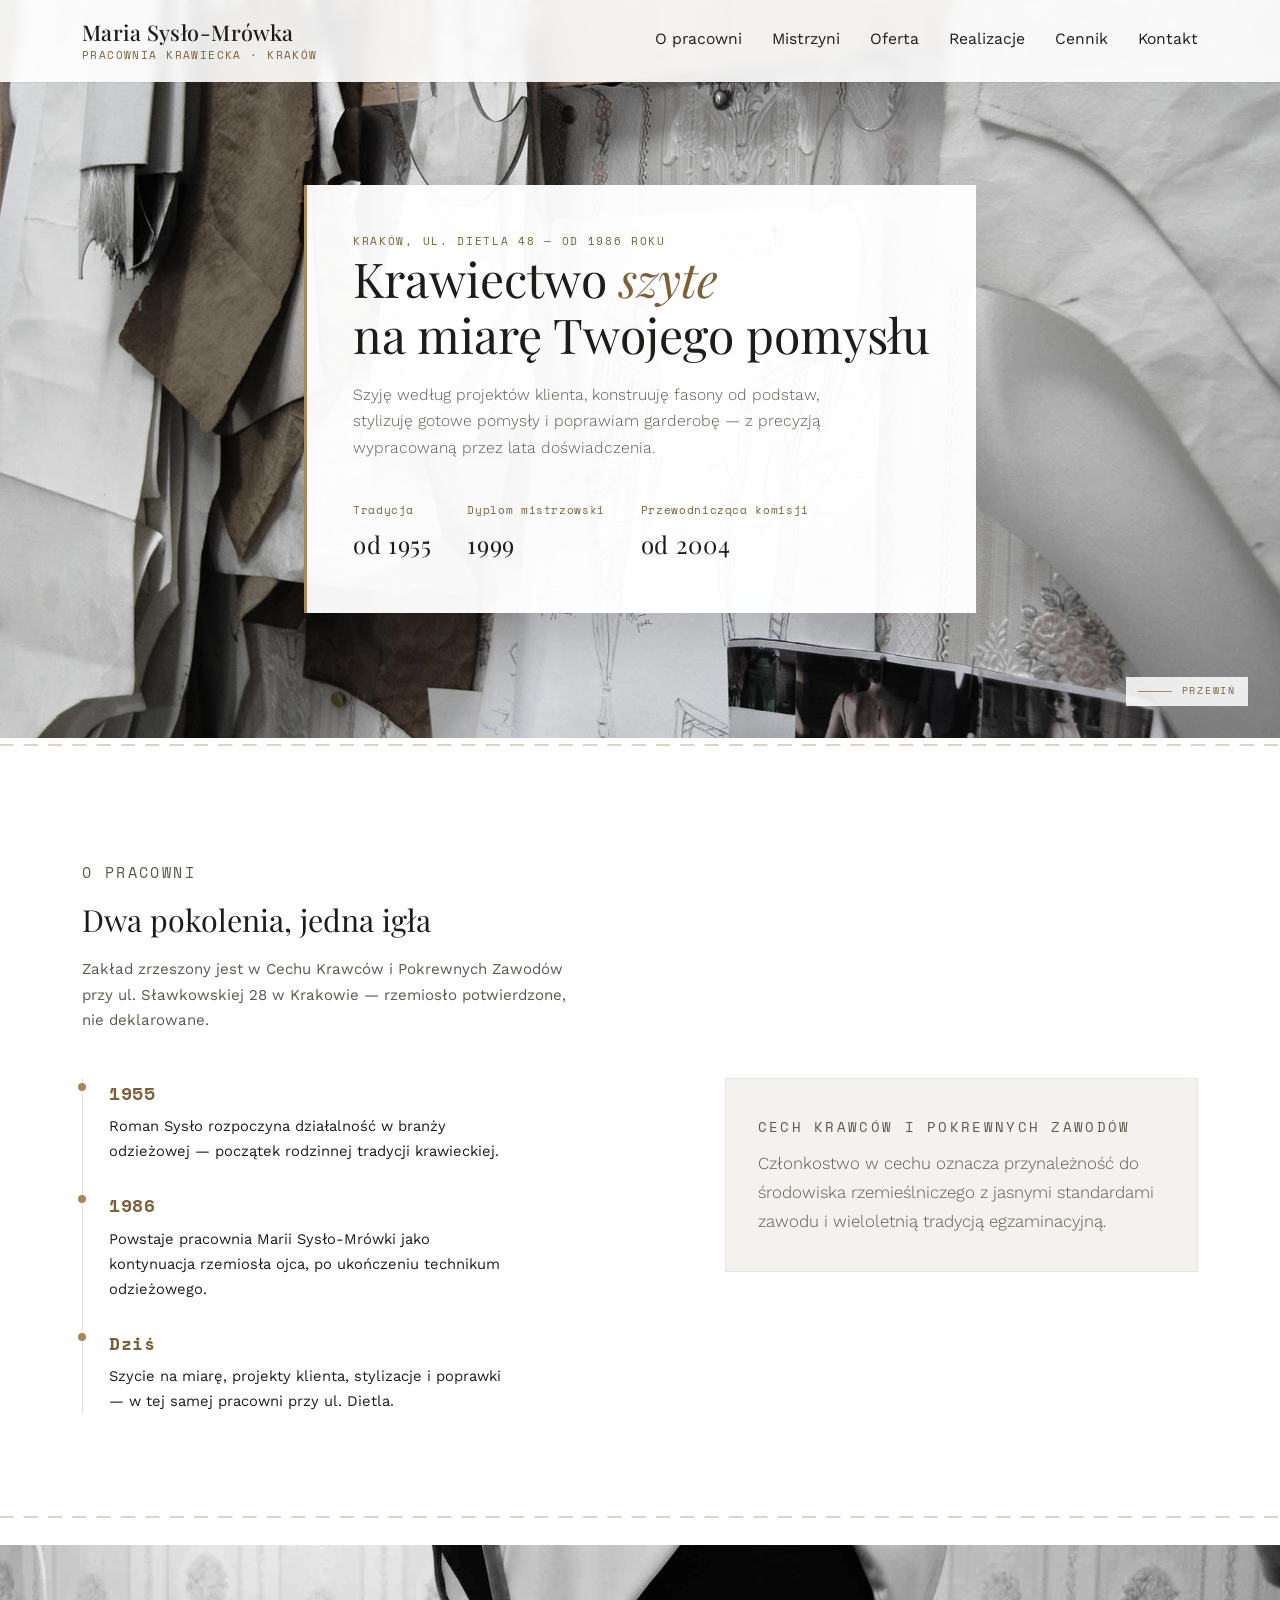
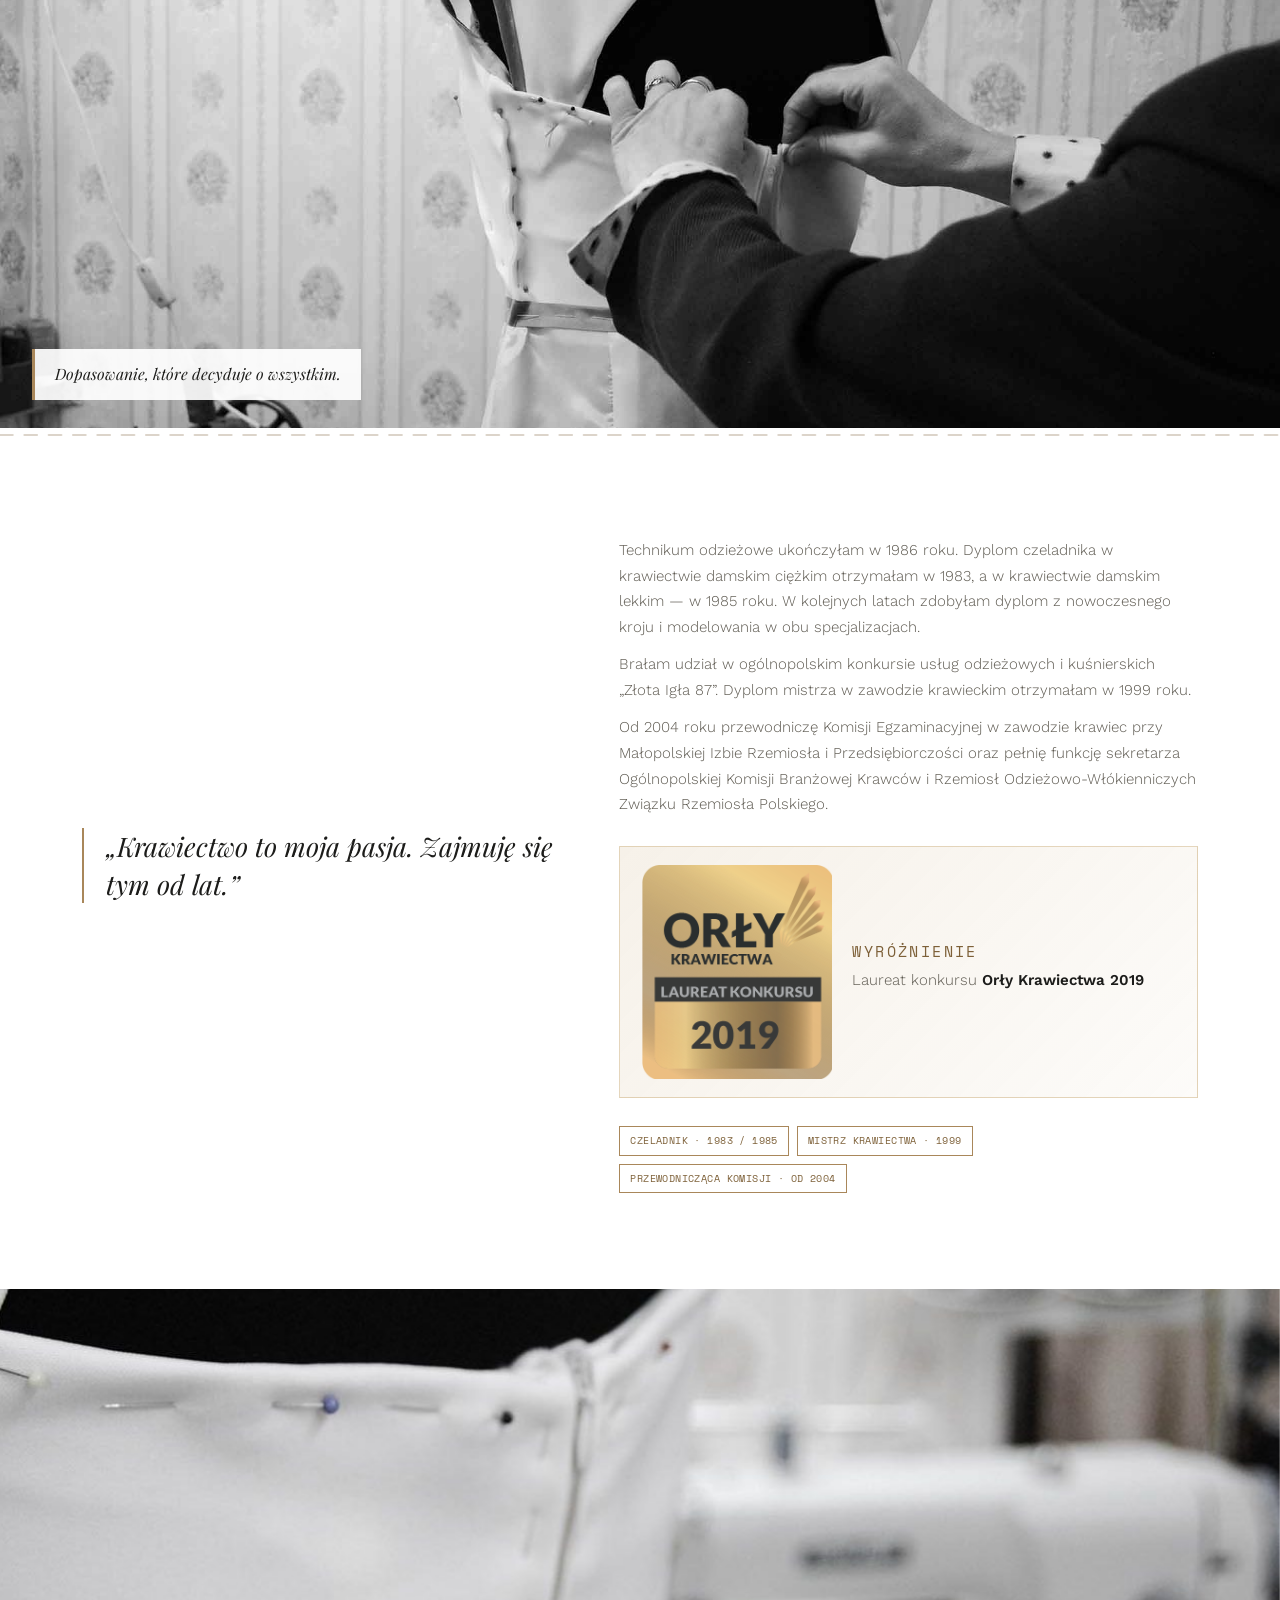
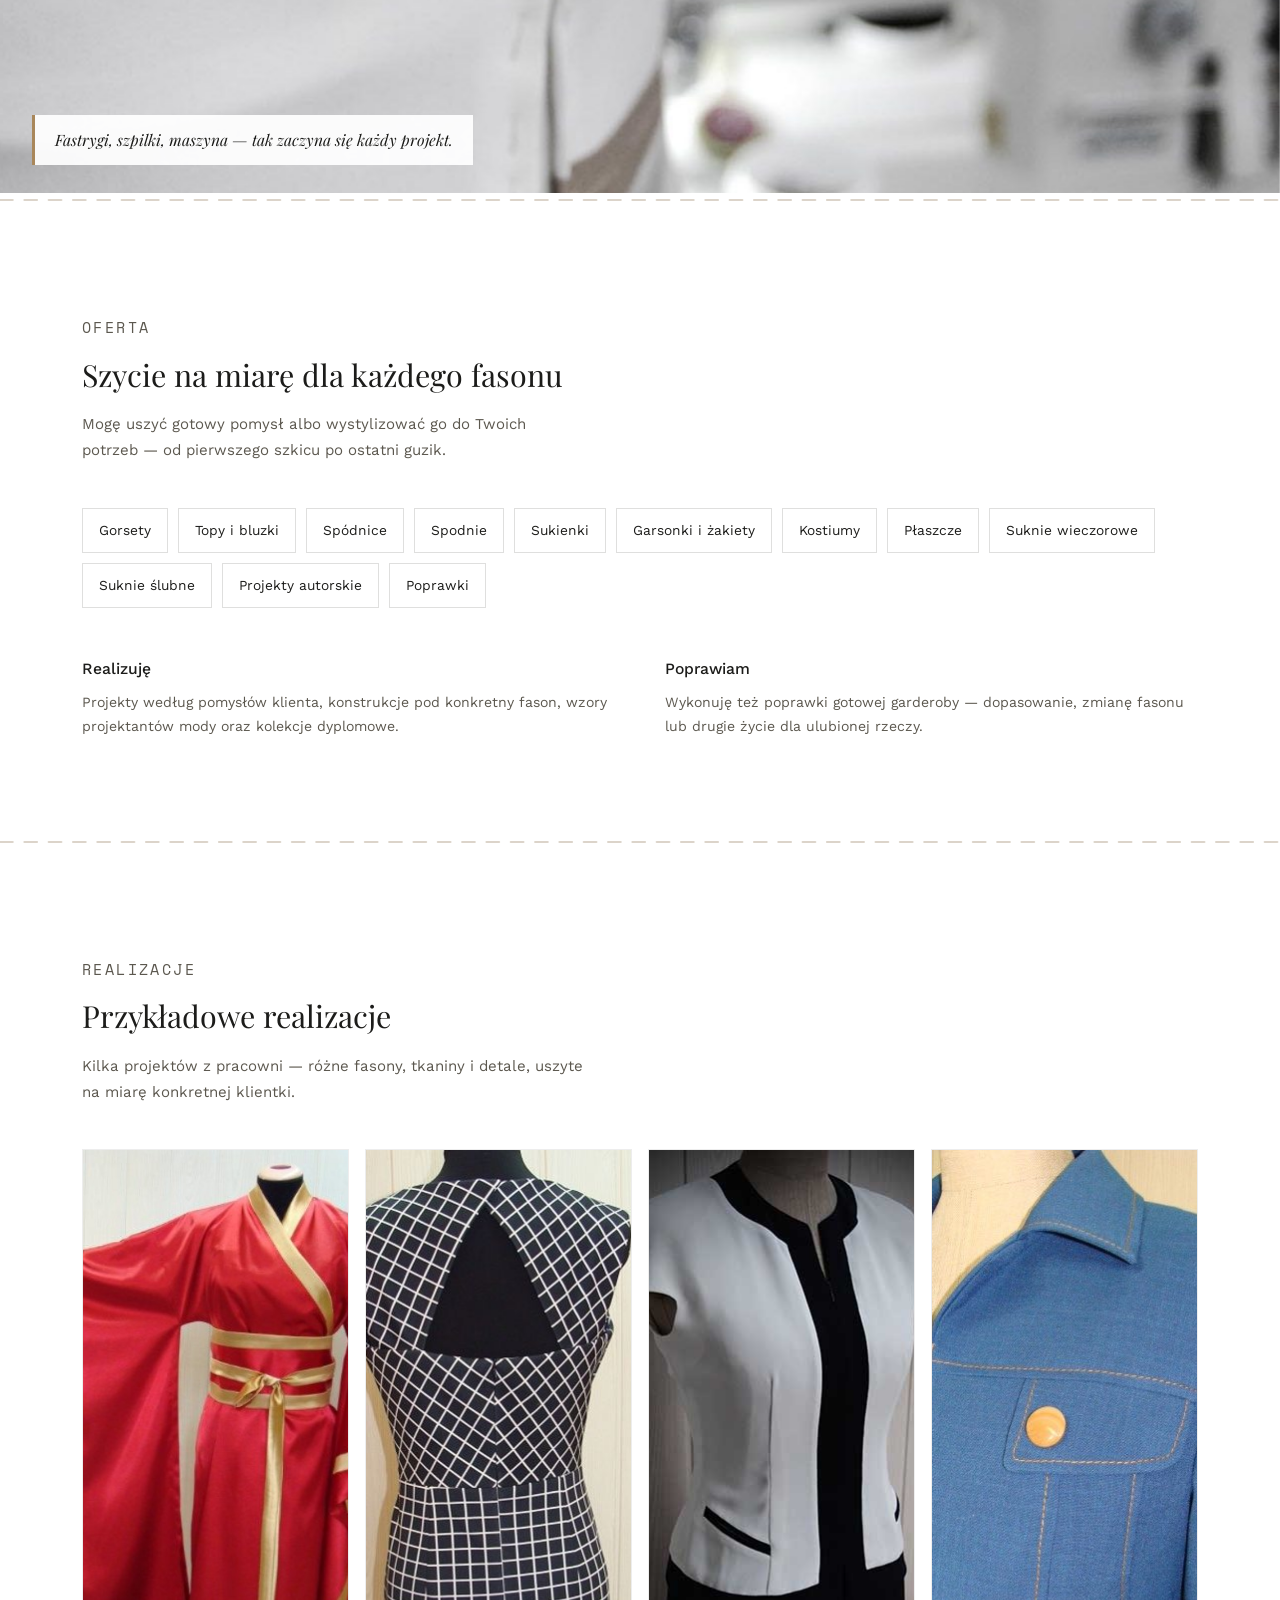
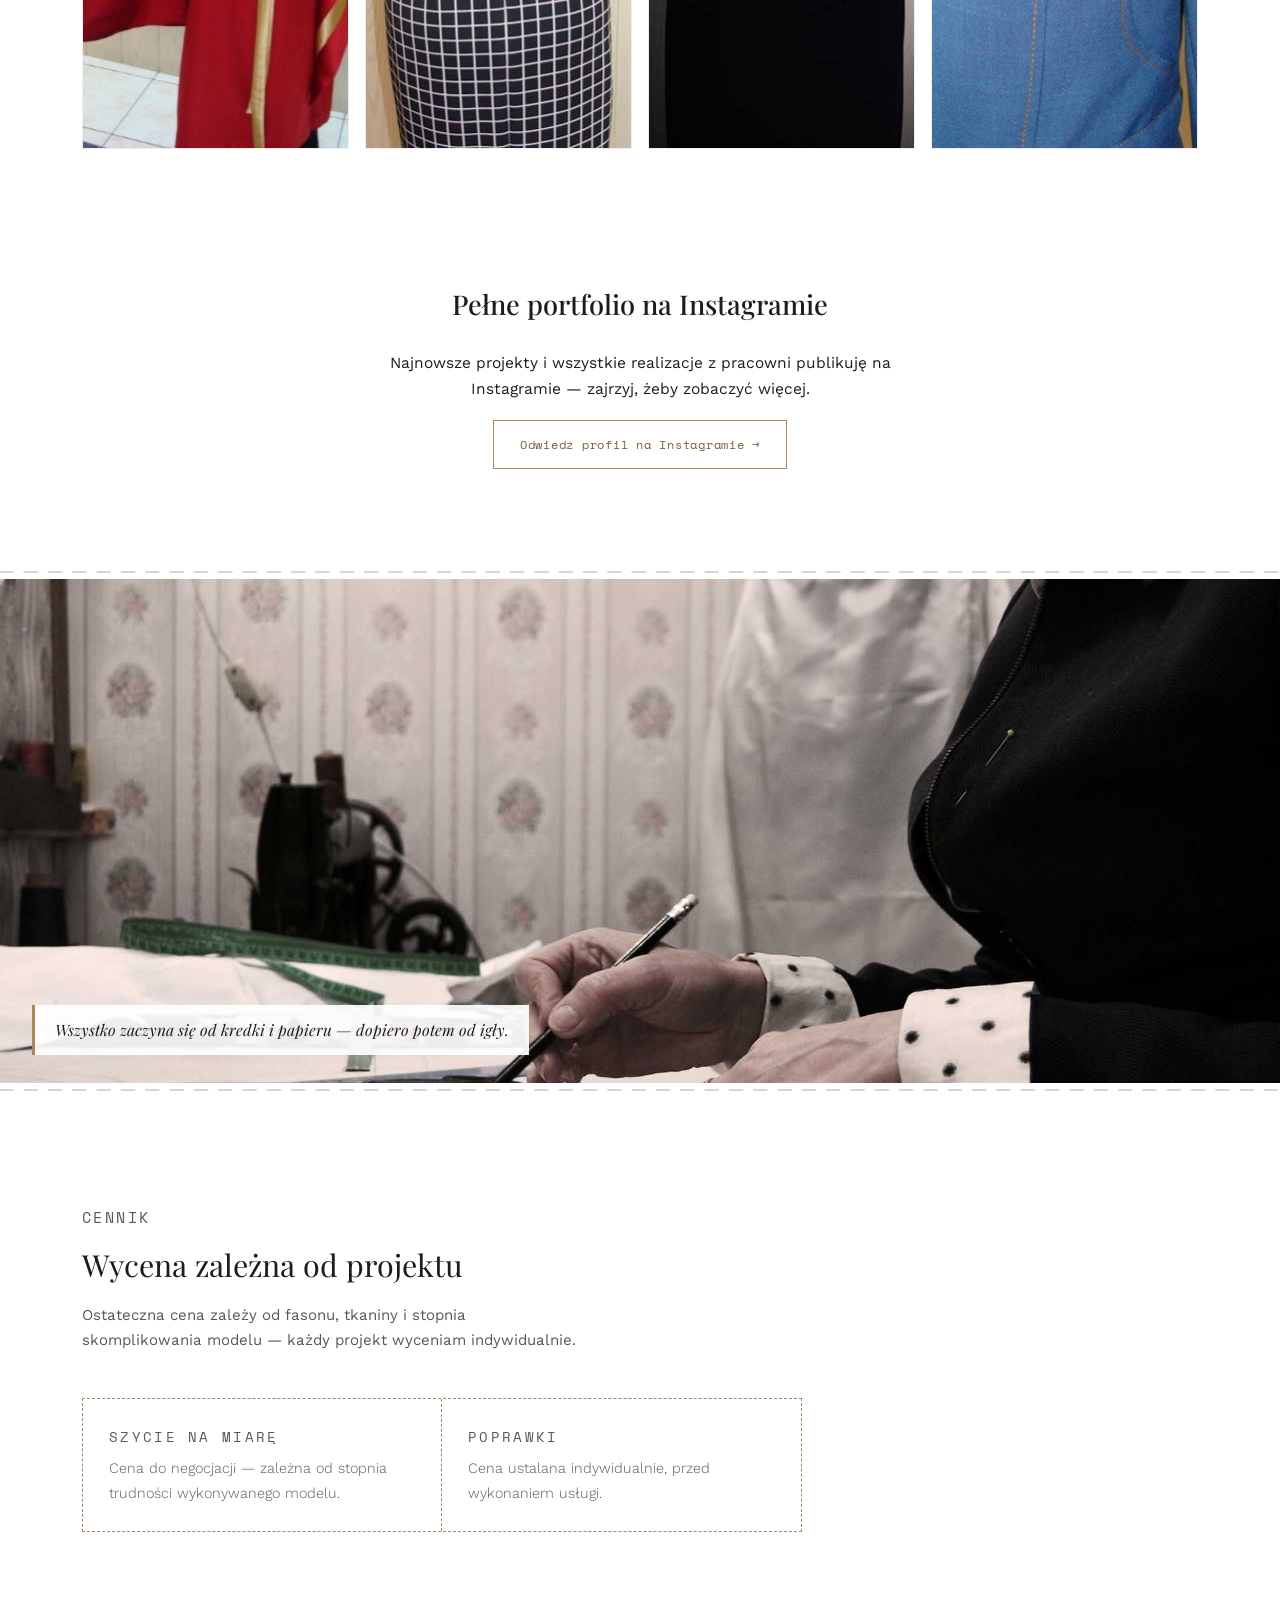
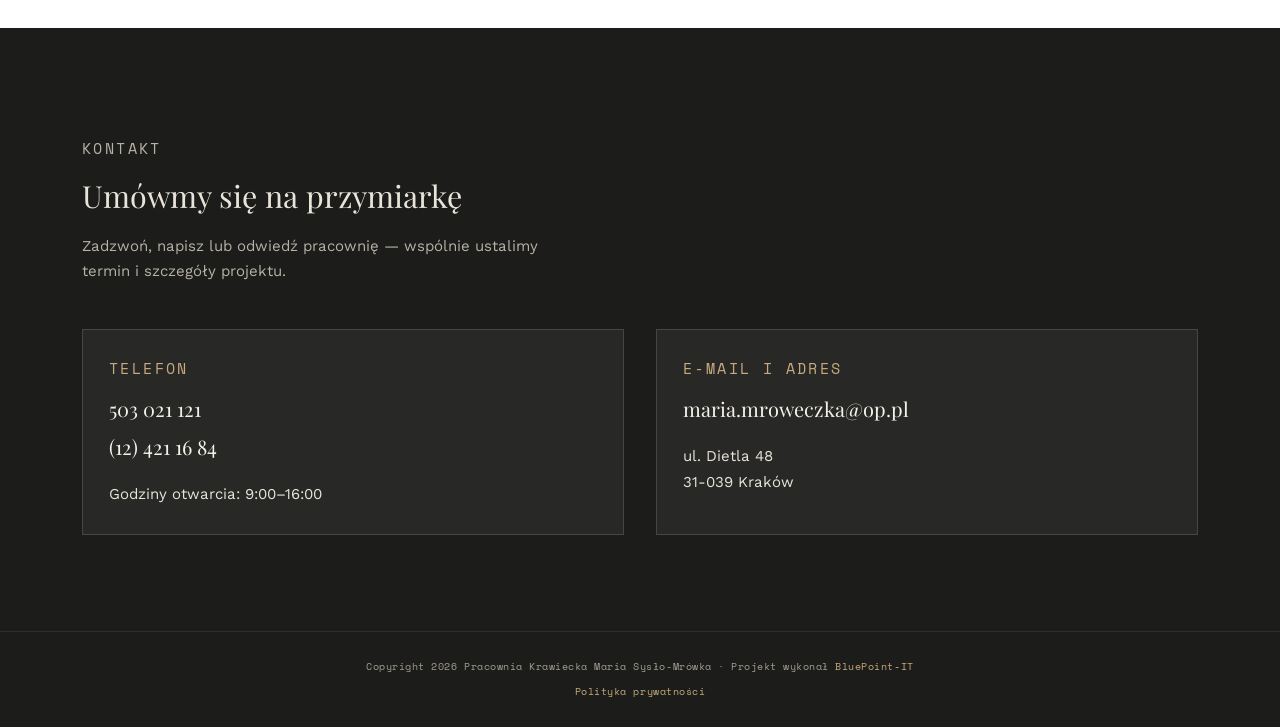
==== index.html @ 68c3432b "Zamien kolokwialne wpadnij na neutralne odwiedz" ====
<!DOCTYPE html>
<html lang="pl">
<head>
<meta charset="UTF-8">
<meta name="viewport" content="width=device-width, initial-scale=1.0">
<title>Maria Sysło-Mrówka — Pracownia Krawiecka, Kraków</title>
<meta name="description" content="Pracownia krawiectwa damskiego Maria Sysło-Mrówka w Krakowie. Szycie na miarę od 1986 roku — kontynuacja tradycji rodzinnej od 1955 roku.">
<link rel="icon" type="image/svg+xml" href="favicon.svg">
<link rel="preconnect" href="https://fonts.googleapis.com">
<link rel="preconnect" href="https://fonts.gstatic.com" crossorigin>
<link href="https://fonts.googleapis.com/css2?family=Playfair+Display:ital,wght@0,400;0,500;0,600;0,700;1,400;1,500&family=Work+Sans:wght@300;400;500;600&family=Space+Mono:wght@400;700&display=swap" rel="stylesheet">
<link rel="stylesheet" href="styles.css">
</head>
<body>

<header id="siteHeader">
  <nav class="wrap">
    <a href="#top" class="brand">Maria Sysło‑Mrówka<small>Pracownia Krawiecka · Kraków</small></a>
    <button class="navtoggle" id="navToggle" aria-label="Menu"><span></span><span></span><span></span></button>
    <div class="navlinks" id="navLinks">
      <a href="#o-pracowni">O pracowni</a>
      <a href="#maria">Mistrzyni</a>
      <a href="#oferta">Oferta</a>
      <a href="#realizacje">Realizacje</a>
      <a href="#cennik">Cennik</a>
      <a href="#kontakt">Kontakt</a>
    </div>
  </nav>
</header>

<main id="top">
  <section class="hero">
    <div class="hero-bg-wrap" aria-hidden="true">
      <div class="hero-slide is-active"><img class="hero-bg-img" src="images/header-3.jpg" alt=""></div>
      <div class="hero-slide"><img class="hero-bg-img" src="images/diplomas-wall.jpg" alt=""></div>
      <div class="hero-slide"><img class="hero-bg-img" src="images/header-1.jpg" alt=""></div>
    </div>
    <div class="wrap">
      <div class="hero-card">
        <p class="eyebrow">Kraków, ul. Dietla 48 — od 1986 roku</p>
        <h1>Krawiectwo <em>szyte</em><br>na miarę Twojego pomysłu</h1>
        <p class="hero-sub">Szyję według projektów klienta, konstruuję fasony od podstaw, stylizuję gotowe pomysły i poprawiam garderobę — z precyzją wypracowaną przez lata doświadczenia.</p>
        <div class="hero-meta">
          <div>Tradycja<strong>od 1955</strong></div>
          <div>Dyplom mistrzowski<strong>1999</strong></div>
          <div>Przewodnicząca komisji<strong>od 2004</strong></div>
        </div>
      </div>
    </div>
    <div class="scroll-cue"><span class="line"></span> Przewiń</div>
  </section>

  <div class="stitch reveal"><svg preserveAspectRatio="none" viewBox="0 0 1000 14"><path d="M0,7 L1000,7"/></svg></div>

  <section id="o-pracowni" class="reveal-section">
    <div class="wrap">
      <div class="section-head reveal">
        <p class="eyebrow">O pracowni</p>
        <h2>Dwa pokolenia, jedna igła</h2>
        <p>Zakład zrzeszony jest w Cechu Krawców i Pokrewnych Zawodów przy ul. Sławkowskiej 28 w Krakowie — rzemiosło potwierdzone, nie deklarowane.</p>
      </div>
      <div class="about-grid">
        <ul class="timeline reveal">
          <li><span class="yr">1955</span><p>Roman Sysło rozpoczyna działalność w branży odzieżowej — początek rodzinnej tradycji krawieckiej.</p></li>
          <li><span class="yr">1986</span><p>Powstaje pracownia Marii Sysło‑Mrówki jako kontynuacja rzemiosła ojca, po ukończeniu technikum odzieżowego.</p></li>
          <li><span class="yr">Dziś</span><p>Szycie na miarę, projekty klienta, stylizacje i poprawki — w tej samej pracowni przy ul. Dietla.</p></li>
        </ul>
        <div class="about-side reveal">
          <p class="eyebrow">Cech Krawców i Pokrewnych Zawodów</p>
          <p>Członkostwo w cechu oznacza przynależność do środowiska rzemieślniczego z jasnymi standardami zawodu i wieloletnią tradycją egzaminacyjną.</p>
        </div>
      </div>
    </div>
  </section>

  <div class="stitch dark reveal"><svg preserveAspectRatio="none" viewBox="0 0 1000 14"><path d="M0,7 L1000,7"/></svg></div>

  <div class="section-divider-photo reveal">
    <img src="images/numer6.jpg" alt="Przymiarka sukni w pracowni krawieckiej" loading="lazy" width="1920" height="1200">
    <p class="divider-caption">Dopasowanie, które decyduje o wszystkim.</p>
  </div>

  <div class="stitch dark reveal"><svg preserveAspectRatio="none" viewBox="0 0 1000 14"><path d="M0,7 L1000,7"/></svg></div>

  <section id="maria" class="reveal-section">
    <div class="wrap maria-grid">
      <p class="quote reveal">„Krawiectwo to moja pasja. Zajmuję się tym od lat.”</p>
      <div class="maria-bio reveal">
        <p>Technikum odzieżowe ukończyłam w 1986 roku. Dyplom czeladnika w krawiectwie damskim ciężkim otrzymałam w 1983, a w krawiectwie damskim lekkim — w 1985 roku. W kolejnych latach zdobyłam dyplom z nowoczesnego kroju i modelowania w obu specjalizacjach.</p>
        <p>Brałam udział w ogólnopolskim konkursie usług odzieżowych i kuśnierskich „Złota Igła 87”. Dyplom mistrza w zawodzie krawieckim otrzymałam w 1999 roku.</p>
        <p>Od 2004 roku przewodniczę Komisji Egzaminacyjnej w zawodzie krawiec przy Małopolskiej Izbie Rzemiosła i Przedsiębiorczości oraz pełnię funkcję sekretarza Ogólnopolskiej Komisji Branżowej Krawców i Rzemiosł Odzieżowo‑Włókienniczych Związku Rzemiosła Polskiego.</p>
        <div class="award-badge reveal">
          <img src="images/krawiectwa-logo-2019-400.png" alt="Odznaka Orły Krawiectwa 2019 — laureat konkursu" loading="lazy" width="190" height="215">
          <div>
            <p class="eyebrow">Wyróżnienie</p>
            <p>Laureat konkursu <strong>Orły Krawiectwa 2019</strong></p>
          </div>
        </div>
        <div class="badges">
          <span class="badge">CZELADNIK · 1983 / 1985</span>
          <span class="badge">MISTRZ KRAWIECTWA · 1999</span>
          <span class="badge">PRZEWODNICZĄCA KOMISJI · OD 2004</span>
        </div>
      </div>
    </div>
  </section>

  <div class="section-divider-photo reveal">
    <img src="images/header-2.jpg" alt="Praca przy szyciu w pracowni krawieckiej" loading="lazy" width="1920" height="700">
    <p class="divider-caption">Fastrygi, szpilki, maszyna — tak zaczyna się każdy projekt.</p>
  </div>

  <div class="stitch dark reveal"><svg preserveAspectRatio="none" viewBox="0 0 1000 14"><path d="M0,7 L1000,7"/></svg></div>

  <section id="oferta" class="reveal-section">
    <div class="wrap">
      <div class="section-head reveal">
        <p class="eyebrow">Oferta</p>
        <h2>Szycie na miarę dla każdego fasonu</h2>
        <p>Mogę uszyć gotowy pomysł albo wystylizować go do Twoich potrzeb — od pierwszego szkicu po ostatni guzik.</p>
      </div>
      <div class="oferta-flex reveal">
        <span class="swatch">Gorsety</span>
        <span class="swatch">Topy i bluzki</span>
        <span class="swatch">Spódnice</span>
        <span class="swatch">Spodnie</span>
        <span class="swatch">Sukienki</span>
        <span class="swatch">Garsonki i żakiety</span>
        <span class="swatch">Kostiumy</span>
        <span class="swatch">Płaszcze</span>
        <span class="swatch">Suknie wieczorowe</span>
        <span class="swatch">Suknie ślubne</span>
        <span class="swatch">Projekty autorskie</span>
        <span class="swatch">Poprawki</span>
      </div>
      <div class="oferta-cols">
        <div class="reveal">
          <h3>Realizuję</h3>
          <p>Projekty według pomysłów klienta, konstrukcje pod konkretny fason, wzory projektantów mody oraz kolekcje dyplomowe.</p>
        </div>
        <div class="reveal">
          <h3>Poprawiam</h3>
          <p>Wykonuję też poprawki gotowej garderoby — dopasowanie, zmianę fasonu lub drugie życie dla ulubionej rzeczy.</p>
        </div>
      </div>
    </div>
  </section>

  <div class="stitch dark reveal"><svg preserveAspectRatio="none" viewBox="0 0 1000 14"><path d="M0,7 L1000,7"/></svg></div>

  <section id="realizacje" class="realizacje reveal-section">
    <div class="wrap">
      <div class="section-head reveal">
        <p class="eyebrow">Realizacje</p>
        <h2>Przykładowe realizacje</h2>
        <p>Kilka projektów z pracowni — różne fasony, tkaniny i detale, uszyte na miarę konkretnej klientki.</p>
      </div>
      <div class="simple-grid reveal">
        <img src="images/numer10.jpg" alt="Realizacja pracowni krawieckiej — czerwone kimono ze złotymi lamówkami" loading="lazy" width="400" height="600">
        <img src="images/1193.jpg" alt="Realizacja pracowni krawieckiej — sukienka w kratkę" loading="lazy" width="400" height="600">
        <img src="images/numer9.jpg" alt="Realizacja pracowni krawieckiej — żakiet w kontrastowych kolorach" loading="lazy" width="400" height="600">
        <img src="images/47-e1606669054816.jpg" alt="Realizacja pracowni krawieckiej — kurtka z kontrastowym ściegiem" loading="lazy" width="400" height="600">
      </div>
      <div class="instagram-cta reveal">
        <h3>Pełne portfolio na Instagramie</h3>
        <p>Najnowsze projekty i wszystkie realizacje z pracowni publikuję na Instagramie — zajrzyj, żeby zobaczyć więcej.</p>
        <a class="btn-instagram" href="https://www.instagram.com/syslomrowka_krakow_krawcowa/" target="_blank" rel="noopener">Odwiedź profil na Instagramie →</a>
      </div>
    </div>
  </section>

  <div class="stitch dark reveal"><svg preserveAspectRatio="none" viewBox="0 0 1000 14"><path d="M0,7 L1000,7"/></svg></div>

  <div class="section-divider-photo reveal">
    <img src="images/lepsze.jpg" alt="Kreślenie wykroju w pracowni krawieckiej" loading="lazy" width="1920" height="1200">
    <p class="divider-caption">Wszystko zaczyna się od kredki i papieru — dopiero potem od igły.</p>
  </div>

  <div class="stitch dark reveal"><svg preserveAspectRatio="none" viewBox="0 0 1000 14"><path d="M0,7 L1000,7"/></svg></div>

  <section id="cennik" class="reveal-section">
    <div class="wrap">
      <div class="section-head reveal">
        <p class="eyebrow">Cennik</p>
        <h2>Wycena zależna od projektu</h2>
        <p>Ostateczna cena zależy od fasonu, tkaniny i stopnia skomplikowania modelu — każdy projekt wyceniam indywidualnie.</p>
      </div>
      <div class="ticket reveal">
        <div>
          <p class="eyebrow">Szycie na miarę</p>
          <p>Cena do negocjacji — zależna od stopnia trudności wykonywanego modelu.</p>
        </div>
        <div>
          <p class="eyebrow">Poprawki</p>
          <p>Cena ustalana indywidualnie, przed wykonaniem usługi.</p>
        </div>
      </div>
    </div>
  </section>

  <section id="kontakt" class="reveal-section">
    <div class="wrap">
      <div class="section-head reveal">
        <p class="eyebrow">Kontakt</p>
        <h2>Umówmy się na przymiarkę</h2>
        <p>Zadzwoń, napisz lub odwiedź pracownię — wspólnie ustalimy termin i szczegóły projektu.</p>
      </div>
      <div class="contact-grid reveal">
        <div class="contact-card">
          <p class="eyebrow">Telefon</p>
          <a class="big" href="tel:503021121">503 021 121</a><br>
          <a class="big" href="tel:124211684">(12) 421 16 84</a>
          <p style="margin-top:18px;">Godziny otwarcia: 9:00–16:00</p>
        </div>
        <div class="contact-card">
          <p class="eyebrow">E‑mail i adres</p>
          <a class="big" href="mailto:maria.mroweczka@op.pl">maria.mroweczka@op.pl</a>
          <p style="margin-top:18px;">ul. Dietla 48<br>31‑039 Kraków</p>
        </div>
      </div>
    </div>
  </section>
</main>


<footer>
  Copyright 2026 Pracownia Krawiecka Maria Sysło‑Mrówka · Projekt wykonał <a href="https://bluepoint-it.pl/" target="_blank" rel="noopener">BluePoint‑IT</a>
  <div class="foot-links">
    <a href="polityka-prywatnosci.html">Polityka prywatności</a>
  </div>
</footer>

<script src="script.js"></script>
</body>
</html>
---- styles.css ----
:root{
  --ink:#1c1c1a;
  --ink-soft:#2c2b27;
  --paper:#ffffff;
  --paper-dim:#f4f2ee;
  --brass:#a9875a;
  --brass-deep:#7d6038;
  --brass-light:#c7ab7e;
  --thread:#6f2f2b;
  --pencil:#5c584f;
  --white:#ffffff;
}
*{margin:0;padding:0;box-sizing:border-box;}
html{scroll-behavior:smooth;}
body{
  background:var(--paper);
  color:var(--ink);
  font-family:'Work Sans',sans-serif;
  font-weight:400;
  font-size:15.5px;
  line-height:1.7;
  overflow-x:hidden;
}
@media (prefers-reduced-motion: reduce){
  *{animation-duration:0.01ms !important; animation-iteration-count:1 !important; transition-duration:0.01ms !important; scroll-behavior:auto !important;}
}
h1,h2,h3,.serif{font-family:'Playfair Display',serif;}
a{color:inherit;text-decoration:none;}
img{max-width:100%;display:block;}
.eyebrow{
  font-family:'Space Mono',monospace;
  font-size:0.66rem;
  letter-spacing:0.16em;
  text-transform:uppercase;
  color:var(--brass-deep);
}
.wrap{max-width:1180px;margin:0 auto;padding:0 32px;}

/* ---------- STITCH DIVIDER (signature motif) ---------- */
.stitch{width:100%;height:14px;display:block;}
.stitch svg{width:100%;height:100%;display:block;}
.stitch path{fill:none;stroke:var(--brass);stroke-width:1.6;stroke-linecap:round;stroke-dasharray:10 9;opacity:0.5;}
.stitch.dark path{stroke:var(--brass-deep);opacity:0.35;}

/* ---------- NAV ---------- */
header{
  position:fixed;top:0;left:0;right:0;z-index:500;padding:20px 0;
  background:rgba(255,255,255,0.9);backdrop-filter:blur(6px);
  box-shadow:0 1px 0 rgba(28,28,26,0.06);
  transition:background 0.4s ease, padding 0.4s ease, box-shadow .4s ease;
}
header.scrolled{
  background:rgba(255,255,255,0.96);padding:13px 0;
  box-shadow:0 1px 0 rgba(28,28,26,0.08);
}
nav.wrap{display:flex;align-items:center;justify-content:space-between;}
.brand{
  font-family:'Playfair Display',serif;font-weight:500;font-size:1.35rem;letter-spacing:0.02em;
  color:var(--ink);display:flex;flex-direction:column;line-height:1.2;
}
.brand small{
  font-family:'Space Mono',monospace;font-size:0.68rem;letter-spacing:0.13em;
  color:var(--brass-deep);text-transform:uppercase;margin-top:3px;
}
.navlinks{display:flex;align-items:center;gap:30px;font-size:0.98rem;}
.navlinks a{color:var(--ink);position:relative;padding-bottom:4px;}
.navlinks a::after{
  content:'';position:absolute;left:0;bottom:0;width:0;height:1px;background:var(--brass);
  transition:width 0.3s ease;
}
.navlinks a:hover::after{width:100%;}
.navtoggle{display:none;}

/* ---------- HERO ---------- */
.hero{
  min-height:82vh;
  color:var(--ink);
  display:flex;flex-direction:column;justify-content:center;
  position:relative;padding:130px 0 70px;
  overflow:hidden;
}
.hero-bg-wrap{position:absolute;inset:0;overflow:hidden;z-index:0;}
.hero-slide{
  position:absolute;inset:0;
  opacity:0;
  overflow:hidden;
  transition:opacity 1.9s ease, transform 1.9s cubic-bezier(.65,.05,.36,1), filter 1.9s ease;
}
.hero-slide.is-active{opacity:1;z-index:1;}
.hero-bg-img{
  width:100%;height:115%;object-fit:cover;object-position:center 35%;
  display:block;
  transform-origin:center center;
  animation:heroBreathe 18s ease-in-out infinite alternate;
}
@keyframes heroBreathe{
  0%{transform:scale(1);}
  100%{transform:scale(1.06);}
}
.hero-card{
  position:relative;z-index:1;
  max-width:760px;
  background:rgba(255,255,255,0.96);
  padding:48px 46px;
  border-left:3px solid var(--brass);
  box-shadow:0 24px 60px rgba(28,28,26,0.18);
  animation:heroCardIn 1s ease 0.15s both;
}
@keyframes heroCardIn{
  from{opacity:0;transform:translateY(18px);}
  to{opacity:1;transform:translateY(0);}
}
.hero h1{font-size:clamp(1.9rem,4.2vw,3rem);font-weight:400;line-height:1.15;}
.hero h1 em{font-style:italic;color:var(--brass-deep);font-weight:400;}
.hero-sub{margin-top:20px;max-width:48ch;font-size:0.98rem;color:var(--pencil);font-weight:300;}
.hero-meta{margin-top:40px;display:flex;gap:36px;flex-wrap:wrap;}
.hero-meta div{font-family:'Space Mono',monospace;font-size:0.66rem;color:var(--brass-deep);letter-spacing:0.06em;}
.hero-meta strong{display:block;font-family:'Playfair Display',serif;font-size:1.5rem;color:var(--ink);font-weight:400;margin-top:4px;}
.scroll-cue{
  position:absolute;bottom:32px;right:32px;font-family:'Space Mono',monospace;font-size:0.62rem;
  letter-spacing:0.18em;color:var(--brass-deep);text-transform:uppercase;display:flex;align-items:center;gap:10px;
  background:rgba(255,255,255,0.85);padding:6px 12px;z-index:1;
}
.scroll-cue .line{width:34px;height:1px;background:var(--brass);position:relative;overflow:hidden;}
.scroll-cue .line::after{
  content:'';position:absolute;left:-34px;top:0;width:34px;height:1px;background:var(--thread);
  animation:slide 1.8s linear infinite;
}
@keyframes slide{to{left:34px;}}

/* ---------- SECTION DIVIDER PHOTO (full-bleed, like hero) ---------- */
.section-divider-photo{
  position:relative;
  width:100%;
  height:56vh;
  min-height:340px;
  max-height:620px;
  overflow:hidden;
}
.section-divider-photo img{
  position:absolute;top:-10%;left:0;
  width:100%;height:120%;object-fit:cover;object-position:center 40%;
  display:block;
  will-change:transform;
}
.divider-caption{
  position:absolute;left:32px;bottom:28px;
  background:rgba(255,255,255,0.92);
  padding:12px 20px;
  font-family:'Playfair Display',serif;font-style:italic;font-weight:400;
  font-size:0.98rem;color:var(--ink);
  border-left:3px solid var(--brass);
  max-width:70ch;
}

/* ---------- SECTION GENERIC ---------- */
section{padding:96px 0;}
.section-head{max-width:620px;margin-bottom:44px;}
.section-head h2{font-size:clamp(1.4rem,2.4vw,1.9rem);font-weight:400;margin-top:8px;}
.section-head p{margin-top:12px;color:var(--pencil);font-size:0.94rem;max-width:56ch;}

/* ---------- ABOUT ---------- */
#o-pracowni{background:var(--paper);}
.about-grid{display:grid;grid-template-columns:1.1fr 0.9fr;gap:64px;align-items:start;}
.timeline{list-style:none;border-left:1px solid rgba(28,28,26,0.14);padding-left:26px;display:flex;flex-direction:column;gap:26px;}
.timeline li{position:relative;}
.timeline li::before{
  content:'';position:absolute;left:-31px;top:5px;width:8px;height:8px;border-radius:50%;background:var(--brass);
}
.timeline .yr{font-family:'Space Mono',monospace;font-size:1.15rem;color:var(--brass-deep);letter-spacing:0.04em;font-weight:700;}
.timeline p{margin-top:5px;font-size:0.92rem;max-width:44ch;}
.about-side{background:var(--paper-dim);color:var(--ink);padding:36px 32px;position:relative;border:1px solid rgba(28,28,26,0.06);}
.about-side p{font-size:1.05rem;color:var(--pencil);font-weight:300;}
.about-side .eyebrow{margin-bottom:10px;font-size:0.9rem;}

.award-badge{
  display:flex;align-items:center;gap:20px;
  margin:28px 0;padding:18px 22px;
  background:linear-gradient(135deg, rgba(193,157,99,0.14), rgba(193,157,99,0.04));
  border:1px solid rgba(193,157,99,0.4);
}
.award-badge img{width:190px;height:auto;flex-shrink:0;}
.award-badge .eyebrow{margin-bottom:4px;color:var(--brass-deep);}
.award-badge p{margin:0;font-size:0.92rem;color:var(--pencil);}
.award-badge p strong{color:var(--ink);font-weight:600;}

/* ---------- MARIA ---------- */
#maria{background:var(--white);color:var(--ink);}
.maria-grid{display:grid;grid-template-columns:0.9fr 1.1fr;gap:64px;align-items:center;}
.quote{
  font-family:'Playfair Display',serif;font-style:italic;font-weight:400;font-size:clamp(1.3rem,2.1vw,1.7rem);
  line-height:1.4;color:var(--ink);border-left:2px solid var(--brass);padding-left:22px;
}
.maria-bio p{color:var(--pencil);font-weight:300;margin-bottom:12px;font-size:0.94rem;}
.badges{display:flex;flex-wrap:wrap;gap:8px;margin-top:20px;}
.badge{
  font-family:'Space Mono',monospace;font-size:0.64rem;letter-spacing:0.04em;
  border:1px solid var(--brass);color:var(--brass-deep);padding:5px 10px;white-space:nowrap;
}

/* ---------- OFERTA ---------- */
#oferta{background:var(--paper);}
.oferta-flex{display:flex;flex-wrap:wrap;gap:10px;margin-top:6px;}
.swatch{
  border:1px solid rgba(28,28,26,0.14);padding:10px 16px;font-size:0.86rem;background:var(--white);
  transition:transform 0.25s ease, border-color 0.25s ease, background 0.25s ease;cursor:default;
}
.swatch:nth-child(3n+1):hover{transform:rotate(-1.5deg);}
.swatch:nth-child(3n+2):hover{transform:rotate(1.2deg);}
.swatch:nth-child(3n):hover{transform:rotate(-0.6deg);}
.swatch:hover{border-color:var(--brass);background:var(--paper-dim);}
.oferta-cols{display:grid;grid-template-columns:1fr 1fr;gap:50px;margin-top:48px;}
.oferta-cols h3{font-size:0.98rem;font-weight:500;margin-bottom:8px;font-family:'Work Sans';}
.oferta-cols p{color:var(--pencil);font-size:0.88rem;}

/* ---------- REALIZACJE: przeplatane bloki edytorialne + Instagram CTA ---------- */
#realizacje{background:var(--paper);padding-bottom:0;}
.editorial-block{
  display:grid;grid-template-columns:1.05fr 1fr;align-items:center;
  max-width:1350px;margin:0 auto 4px;
}
.editorial-block.reverse{grid-template-columns:1fr 1.05fr;}
.editorial-media{order:1;}
.editorial-block.reverse .editorial-media{order:2;}
.editorial-media img{width:100%;aspect-ratio:2/3;max-height:680px;object-fit:cover;display:block;}
.editorial-media-cutout{
  display:flex;align-items:center;justify-content:center;
  background:var(--paper-dim);
  height:100%;min-height:460px;max-height:680px;
  padding:30px;
}
.editorial-media-cutout img{
  width:auto;height:auto;max-width:100%;max-height:100%;
  aspect-ratio:auto;object-fit:contain;
  filter:drop-shadow(0 18px 26px rgba(28,28,26,0.16));
}
.editorial-text{order:2;padding:40px 64px;}
.editorial-block.reverse .editorial-text{order:1;}
.editorial-text h3{font-size:clamp(1.2rem,2vw,1.55rem);font-weight:500;margin:8px 0 12px;}
.editorial-text p{color:var(--pencil);font-size:0.92rem;max-width:38ch;}
.simple-grid{
  display:grid;grid-template-columns:repeat(4,1fr);gap:16px;
  margin-top:8px;
}
.simple-grid img{
  width:100%;aspect-ratio:2/3;object-fit:cover;display:block;
  border:1px solid rgba(28,28,26,0.08);
}
.instagram-cta{
  text-align:center;max-width:560px;margin:64px auto 0;padding:60px 0 96px;
}
.instagram-cta h3{font-size:clamp(1.3rem,2.2vw,1.7rem);font-weight:500;margin:8px 0 22px;}
.btn-instagram{
  display:inline-block;margin-top:18px;border:1px solid var(--brass);color:var(--brass-deep);
  font-family:'Space Mono',monospace;font-size:0.78rem;letter-spacing:0.06em;
  padding:13px 26px;transition:background 0.25s ease, color 0.25s ease;
}
.btn-instagram:hover{background:var(--brass);color:var(--white);}

/* ---------- CENNIK ---------- */
#cennik{background:var(--white);color:var(--ink);}
.ticket{display:flex;flex-wrap:wrap;gap:0;border:1px dashed var(--brass);max-width:720px;background:var(--white);}
.ticket div{flex:1 1 300px;padding:26px;}
.ticket div:first-child{border-right:1px dashed var(--brass);}
.ticket .eyebrow{margin-bottom:7px;}
.ticket p{color:var(--pencil);font-weight:300;font-size:0.9rem;}

/* ---------- KONTAKT ---------- */
#kontakt{background:var(--ink);color:#e8e4da;}
#kontakt .eyebrow{color:var(--brass-light);}
#kontakt .section-head p{color:#b7b2a5;}
.contact-grid{display:grid;grid-template-columns:1fr 1fr;gap:32px;}
.contact-card{background:rgba(255,255,255,0.05);border:1px solid rgba(255,255,255,0.14);padding:26px;}
.contact-card .eyebrow{margin-bottom:7px;}
.contact-card p{font-size:0.94rem;}
.contact-card a.big{font-family:'Playfair Display',serif;font-size:1.25rem;display:inline-block;margin-top:4px;color:#f4f1e9;}
.contact-card a.big:hover{color:var(--brass-light);}

footer{
  background:var(--ink);color:#a49f92;text-align:center;padding:26px 20px;
  font-family:'Space Mono',monospace;font-size:0.64rem;letter-spacing:0.05em;
  border-top:1px solid rgba(255,255,255,0.08);
}
footer a{color:var(--brass-light);}
footer .foot-links{margin-top:8px;display:flex;gap:16px;justify-content:center;flex-wrap:wrap;}

.reveal{opacity:0;transform:translateY(22px);transition:opacity 0.9s cubic-bezier(.22,.68,0,1), transform 0.9s cubic-bezier(.22,.68,0,1);}
.reveal.in{opacity:1;transform:translateY(0);}
.reveal-section{opacity:0;transform:translateY(14px);transition:opacity 1.1s cubic-bezier(.22,.68,0,1), transform 1.1s cubic-bezier(.22,.68,0,1);}
.reveal-section.in{opacity:1;transform:translateY(0);}

/* ---------- SIMPLE / POLICY PAGE ---------- */
.policy{background:var(--paper);padding:140px 0 80px;}
.policy h2{font-size:clamp(1.25rem,2.2vw,1.6rem);font-weight:400;margin:32px 0 10px;}
.policy h2:first-of-type{margin-top:0;}
.policy p, .policy li{color:var(--pencil);font-size:0.9rem;max-width:70ch;margin-bottom:9px;}
.policy ul{padding-left:20px;margin-bottom:9px;}
.policy .updated{margin-top:-4px;}

@media (max-width:900px){
  .simple-grid{grid-template-columns:repeat(2,1fr);}
  .section-divider-photo{height:38vh;min-height:220px;}
  .divider-caption{left:16px;right:16px;bottom:16px;font-size:0.86rem;padding:10px 16px;max-width:none;}
  .about-grid,.maria-grid,.oferta-cols,.contact-grid{grid-template-columns:1fr;}
  .hero-card{max-width:100%;padding:32px 26px;}
  .award-badge{flex-direction:column;align-items:flex-start;text-align:left;}
  .editorial-block,.editorial-block.reverse{grid-template-columns:1fr;min-height:0;}
  .editorial-media,.editorial-block.reverse .editorial-media{order:1;}
  .editorial-text,.editorial-block.reverse .editorial-text{order:2;padding:28px 28px 40px;}
  .editorial-media-cutout{min-height:340px;max-height:460px;padding:20px;}
  .editorial-media img{max-height:520px;}
  .navlinks{
    position:fixed;top:0;right:0;height:100vh;width:min(78vw,320px);background:var(--white);
    flex-direction:column;justify-content:center;align-items:flex-start;padding:0 40px;gap:22px;
    transform:translateX(100%);transition:transform 0.4s ease;
    box-shadow:-10px 0 30px rgba(28,28,26,0.1);
  }
  .navlinks.open{transform:translateX(0);}
  .navlinks a{color:var(--ink) !important;font-size:1rem;}
  .navtoggle{display:flex;flex-direction:column;gap:5px;cursor:pointer;z-index:600;background:none;border:none;}
  .navtoggle span{width:20px;height:1.5px;background:var(--ink);}
  section{padding:64px 0;}
  .ticket div:first-child{border-right:none;border-bottom:1px dashed var(--brass);}
  .policy{padding:100px 0 56px;}
}
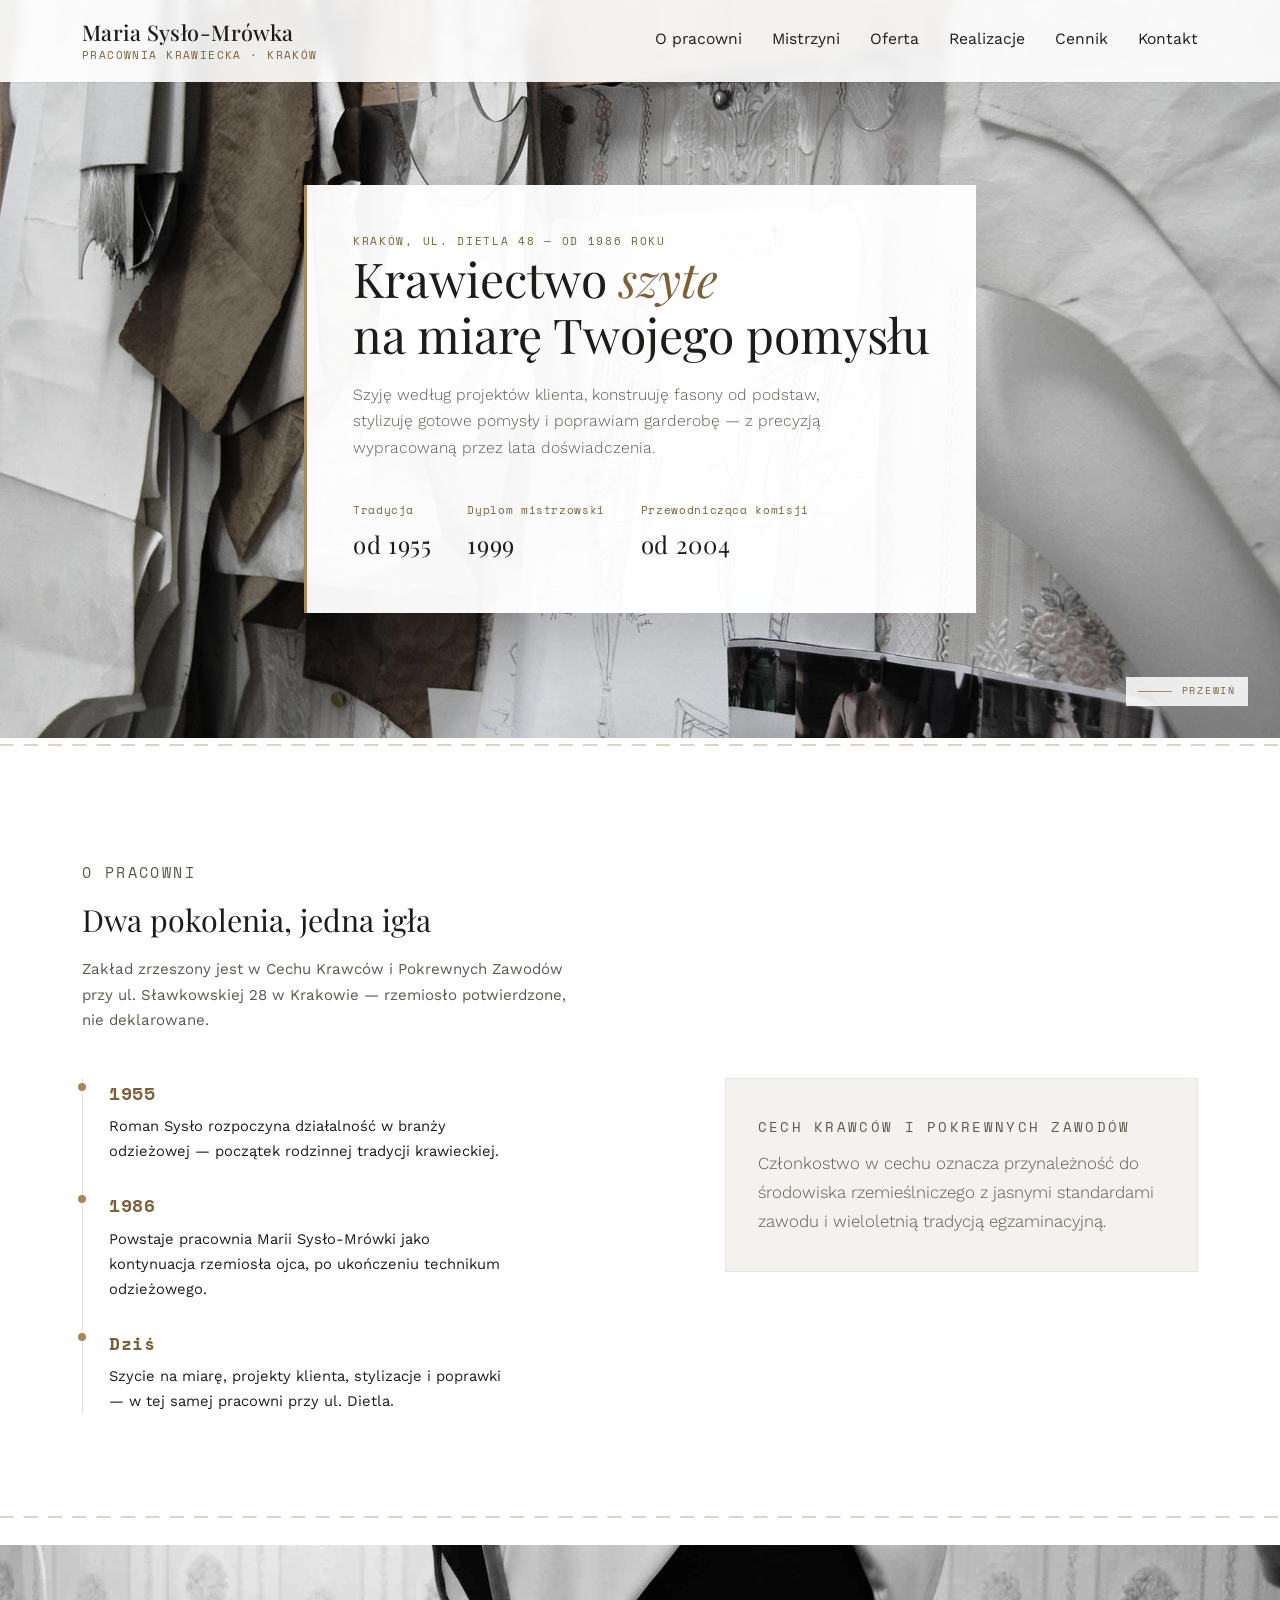
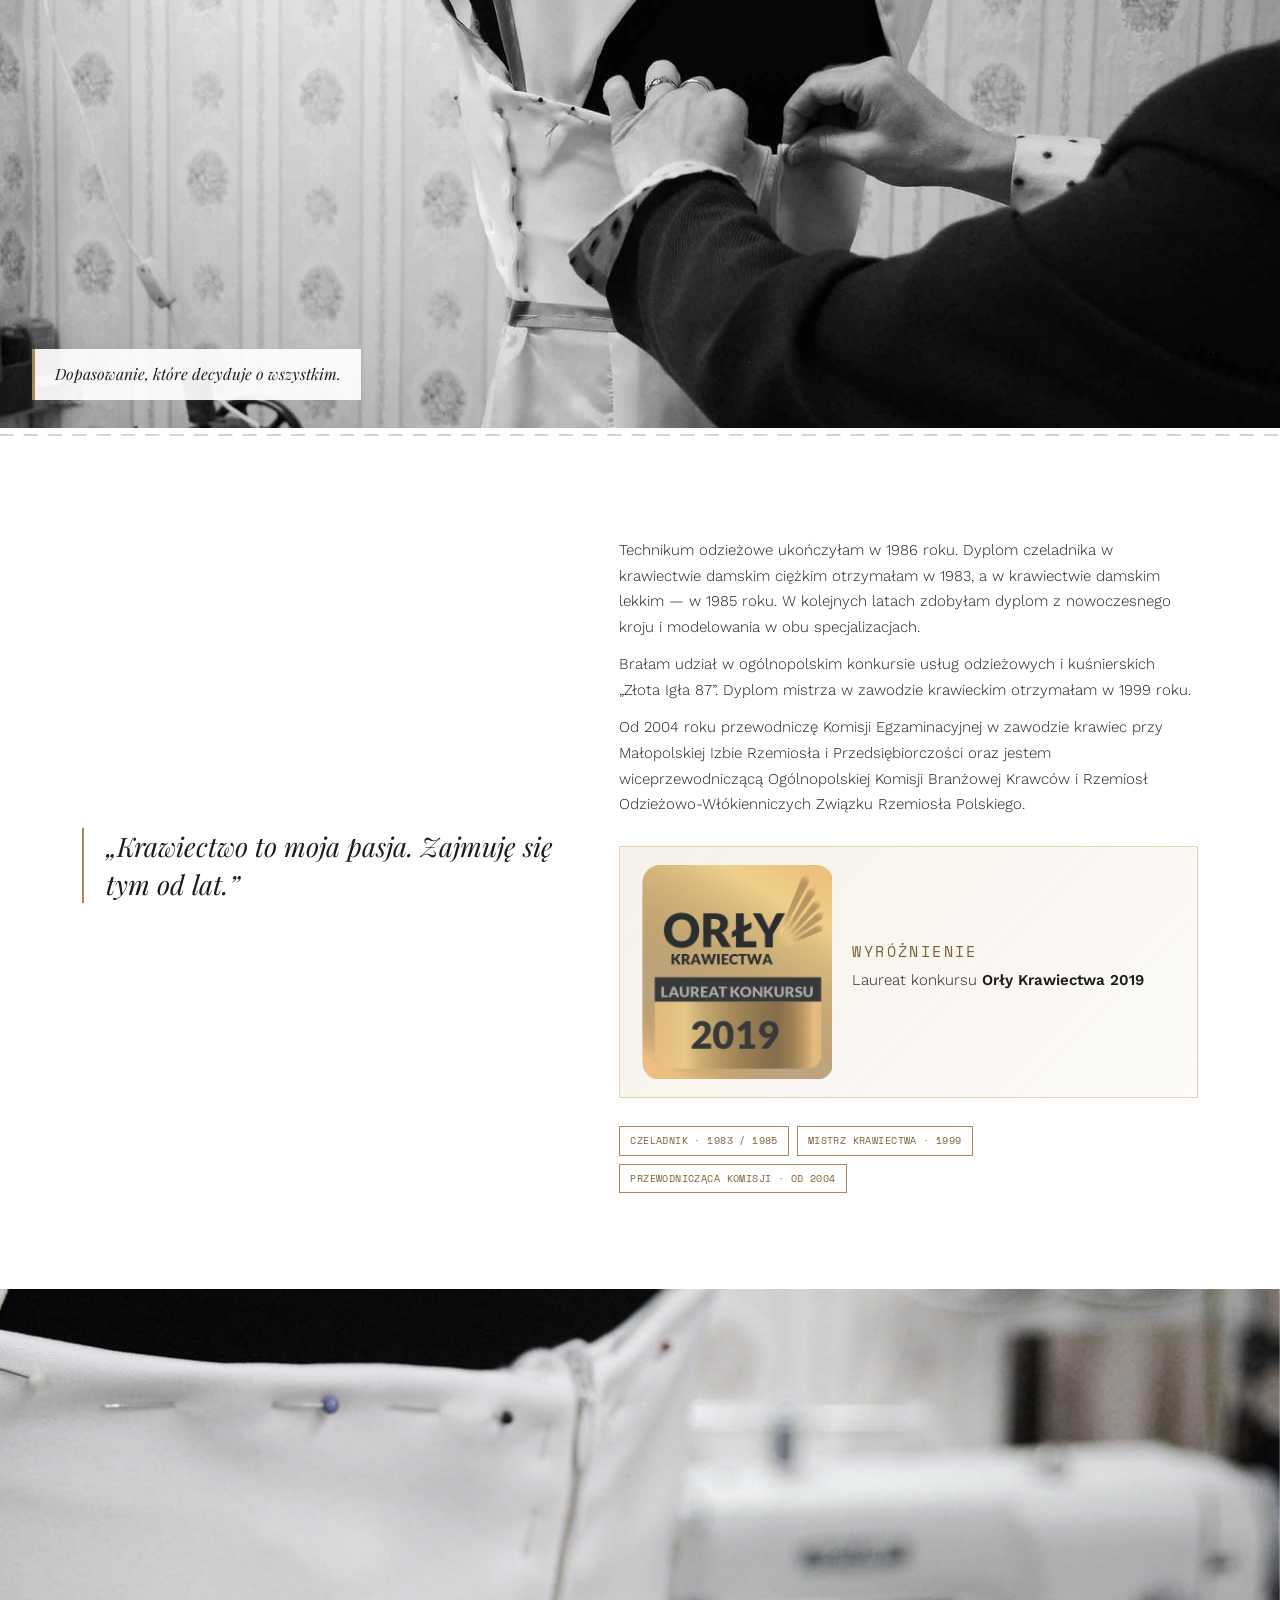
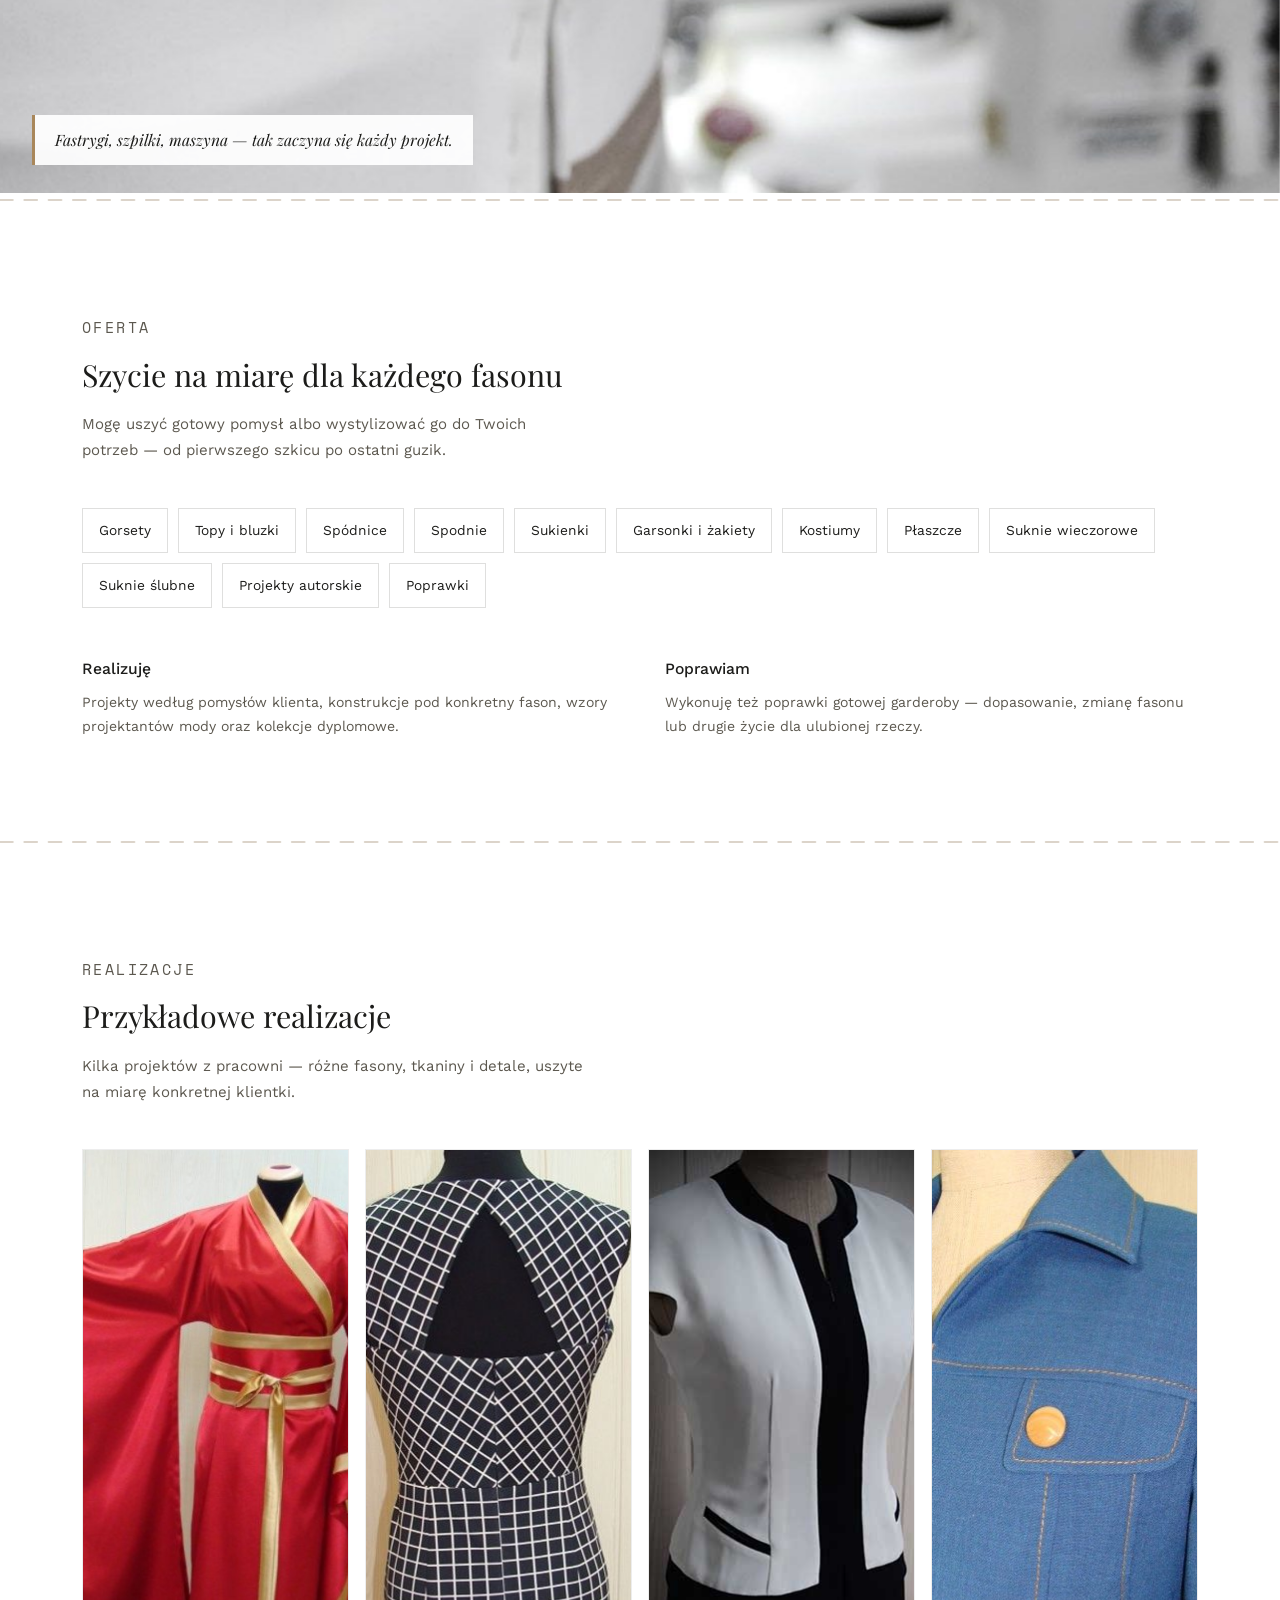
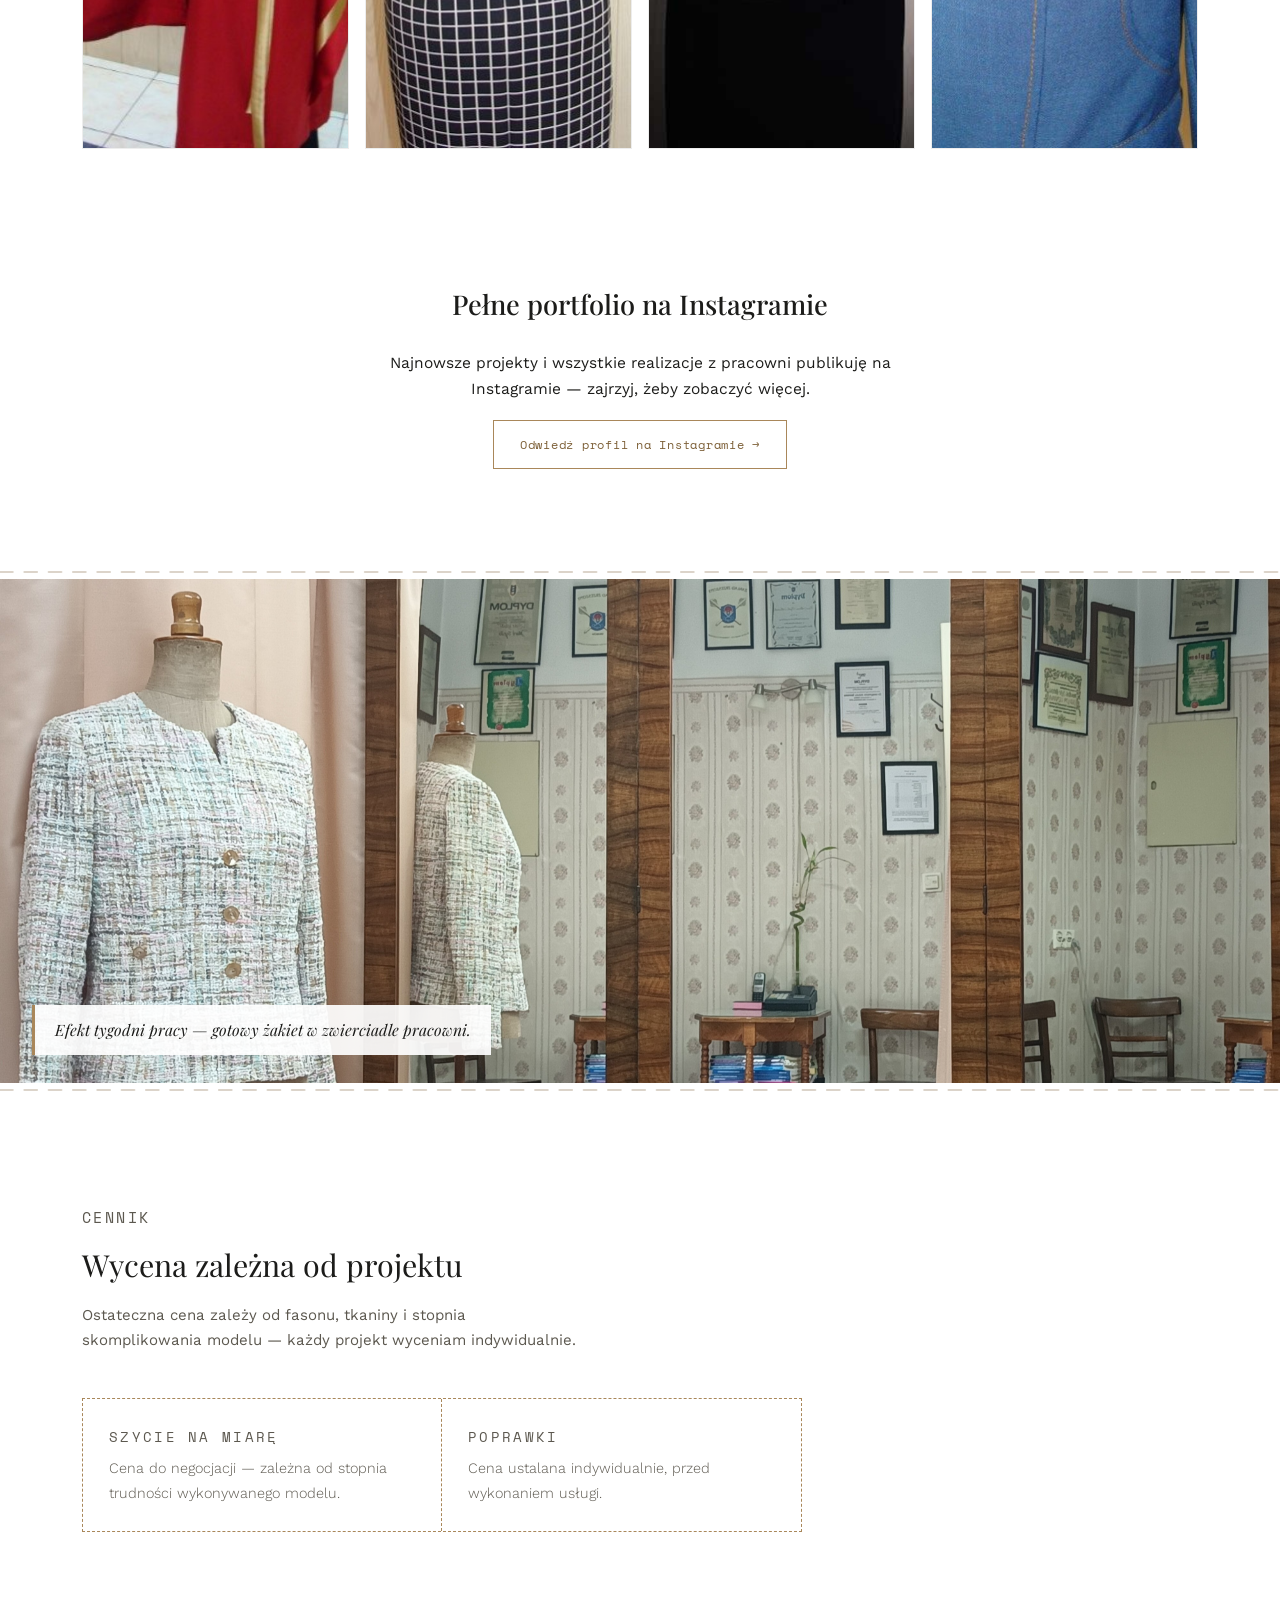
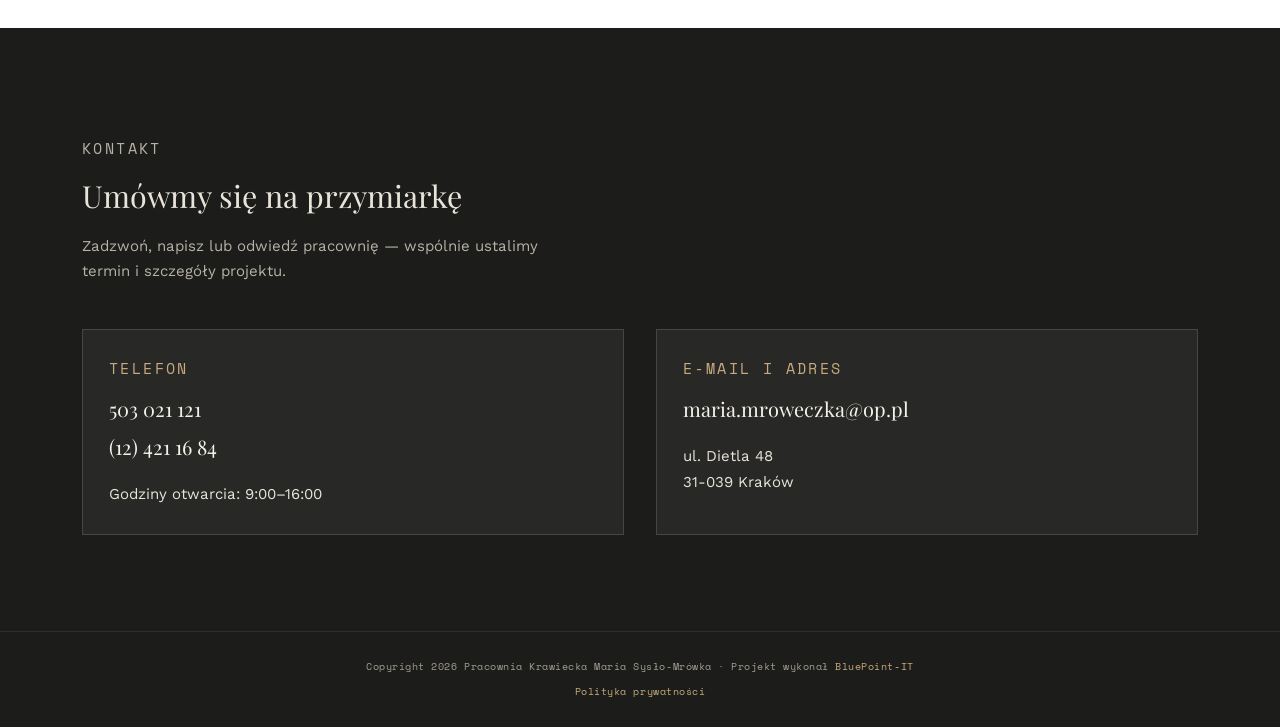
==== commit c89b244a: "Zamien dzielnik na zdjecie zakietu, popraw funkcje Marii w komisji branzowej (wiceprzewodniczaca, ni" ====
--- a/index.html
+++ b/index.html
@@ -88,7 +88,7 @@
       <div class="maria-bio reveal">
         <p>Technikum odzieżowe ukończyłam w 1986 roku. Dyplom czeladnika w krawiectwie damskim ciężkim otrzymałam w 1983, a w krawiectwie damskim lekkim — w 1985 roku. W kolejnych latach zdobyłam dyplom z nowoczesnego kroju i modelowania w obu specjalizacjach.</p>
         <p>Brałam udział w ogólnopolskim konkursie usług odzieżowych i kuśnierskich „Złota Igła 87”. Dyplom mistrza w zawodzie krawieckim otrzymałam w 1999 roku.</p>
-        <p>Od 2004 roku przewodniczę Komisji Egzaminacyjnej w zawodzie krawiec przy Małopolskiej Izbie Rzemiosła i Przedsiębiorczości oraz pełnię funkcję sekretarza Ogólnopolskiej Komisji Branżowej Krawców i Rzemiosł Odzieżowo‑Włókienniczych Związku Rzemiosła Polskiego.</p>
+        <p>Od 2004 roku przewodniczę Komisji Egzaminacyjnej w zawodzie krawiec przy Małopolskiej Izbie Rzemiosła i Przedsiębiorczości oraz jestem wiceprzewodniczącą Ogólnopolskiej Komisji Branżowej Krawców i Rzemiosł Odzieżowo‑Włókienniczych Związku Rzemiosła Polskiego.</p>
         <div class="award-badge reveal">
           <img src="images/krawiectwa-logo-2019-400.png" alt="Odznaka Orły Krawiectwa 2019 — laureat konkursu" loading="lazy" width="190" height="215">
           <div>
@@ -172,8 +172,8 @@
   <div class="stitch dark reveal"><svg preserveAspectRatio="none" viewBox="0 0 1000 14"><path d="M0,7 L1000,7"/></svg></div>
 
   <div class="section-divider-photo reveal">
-    <img src="images/lepsze.jpg" alt="Kreślenie wykroju w pracowni krawieckiej" loading="lazy" width="1920" height="1200">
-    <p class="divider-caption">Wszystko zaczyna się od kredki i papieru — dopiero potem od igły.</p>
+    <img src="images/tweed-jacket.jpg" alt="Gotowy żakiet na manekinie w pracowni krawieckiej" loading="lazy" width="4000" height="2250">
+    <p class="divider-caption">Efekt tygodni pracy — gotowy żakiet w zwierciadle pracowni.</p>
   </div>
 
   <div class="stitch dark reveal"><svg preserveAspectRatio="none" viewBox="0 0 1000 14"><path d="M0,7 L1000,7"/></svg></div>
--- a/styles.css
+++ b/styles.css
@@ -191,7 +191,7 @@
   font-family:'Playfair Display',serif;font-style:italic;font-weight:400;font-size:clamp(1.3rem,2.1vw,1.7rem);
   line-height:1.4;color:var(--ink);border-left:2px solid var(--brass);padding-left:22px;
 }
-.maria-bio p{color:var(--pencil);font-weight:300;margin-bottom:12px;font-size:0.94rem;}
+.maria-bio p{color:var(--ink);font-weight:300;margin-bottom:12px;font-size:0.94rem;}
 .badges{display:flex;flex-wrap:wrap;gap:8px;margin-top:20px;}
 .badge{
   font-family:'Space Mono',monospace;font-size:0.64rem;letter-spacing:0.04em;
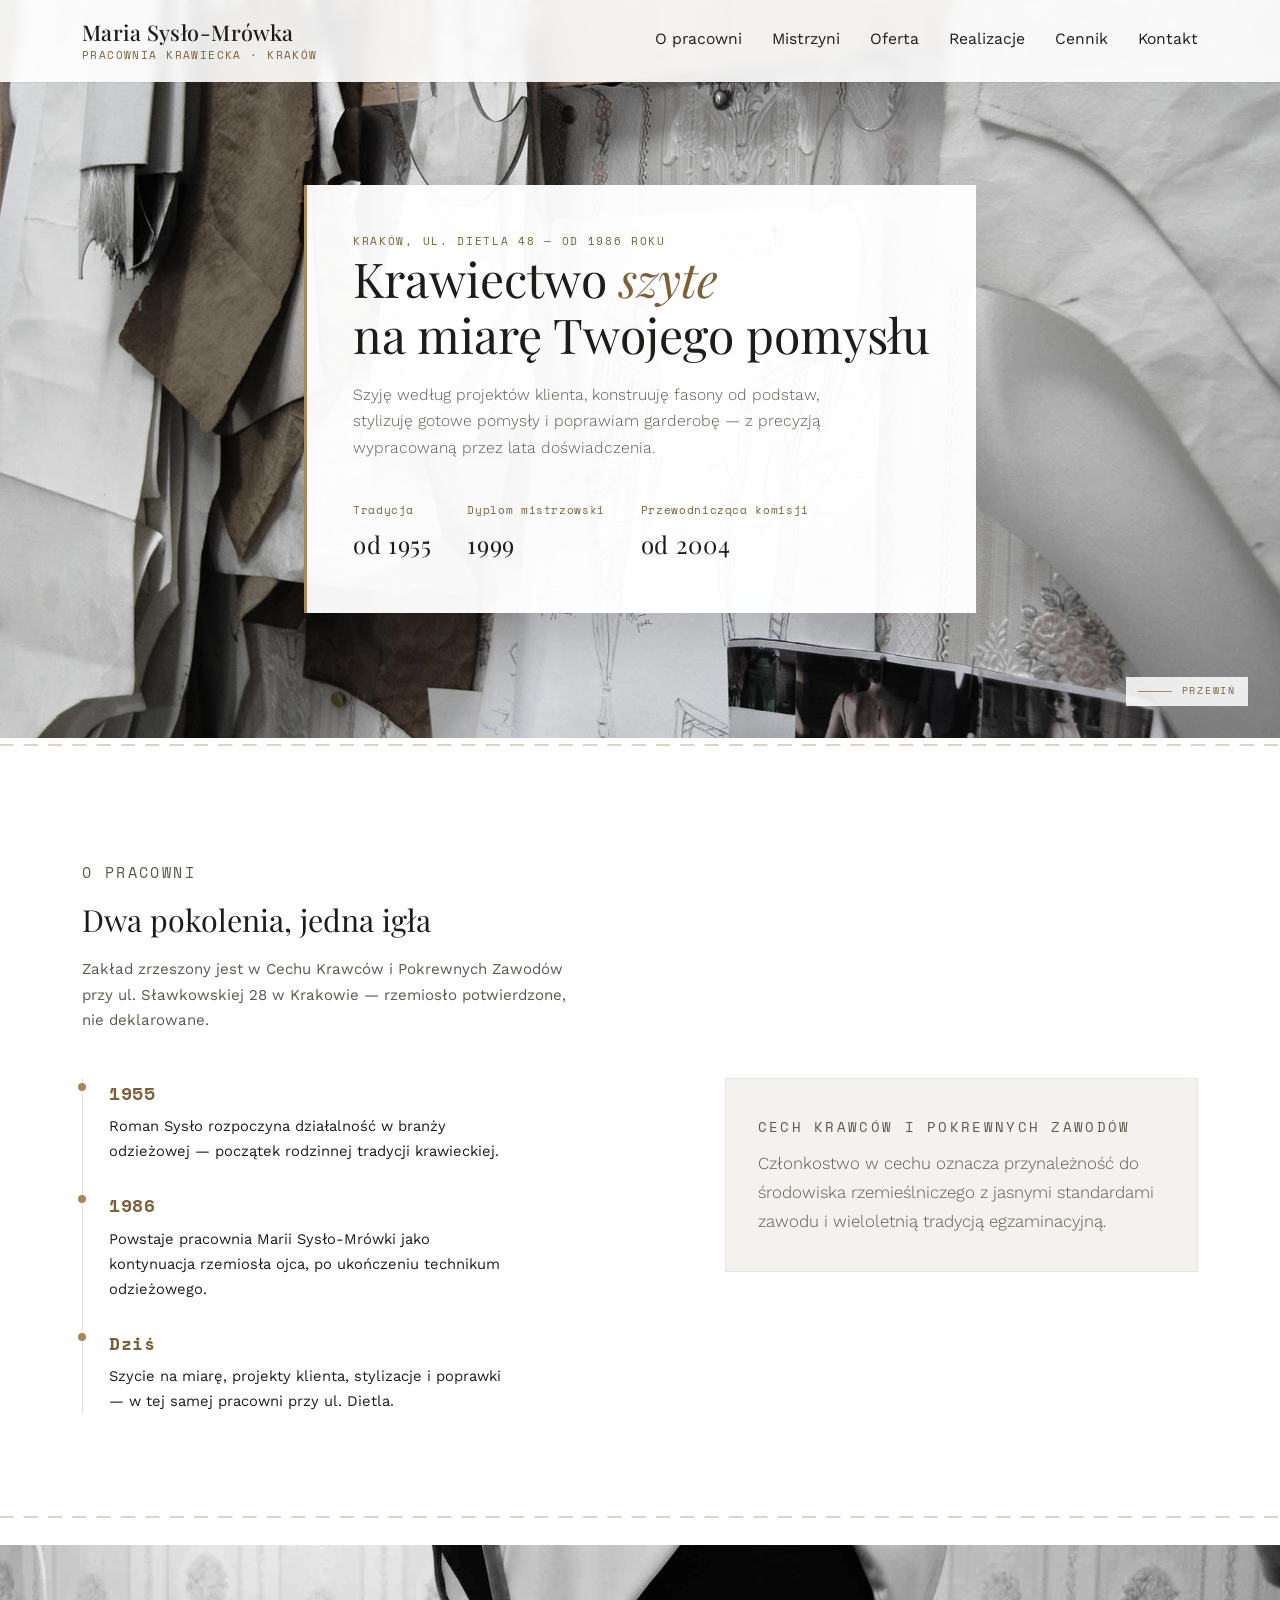
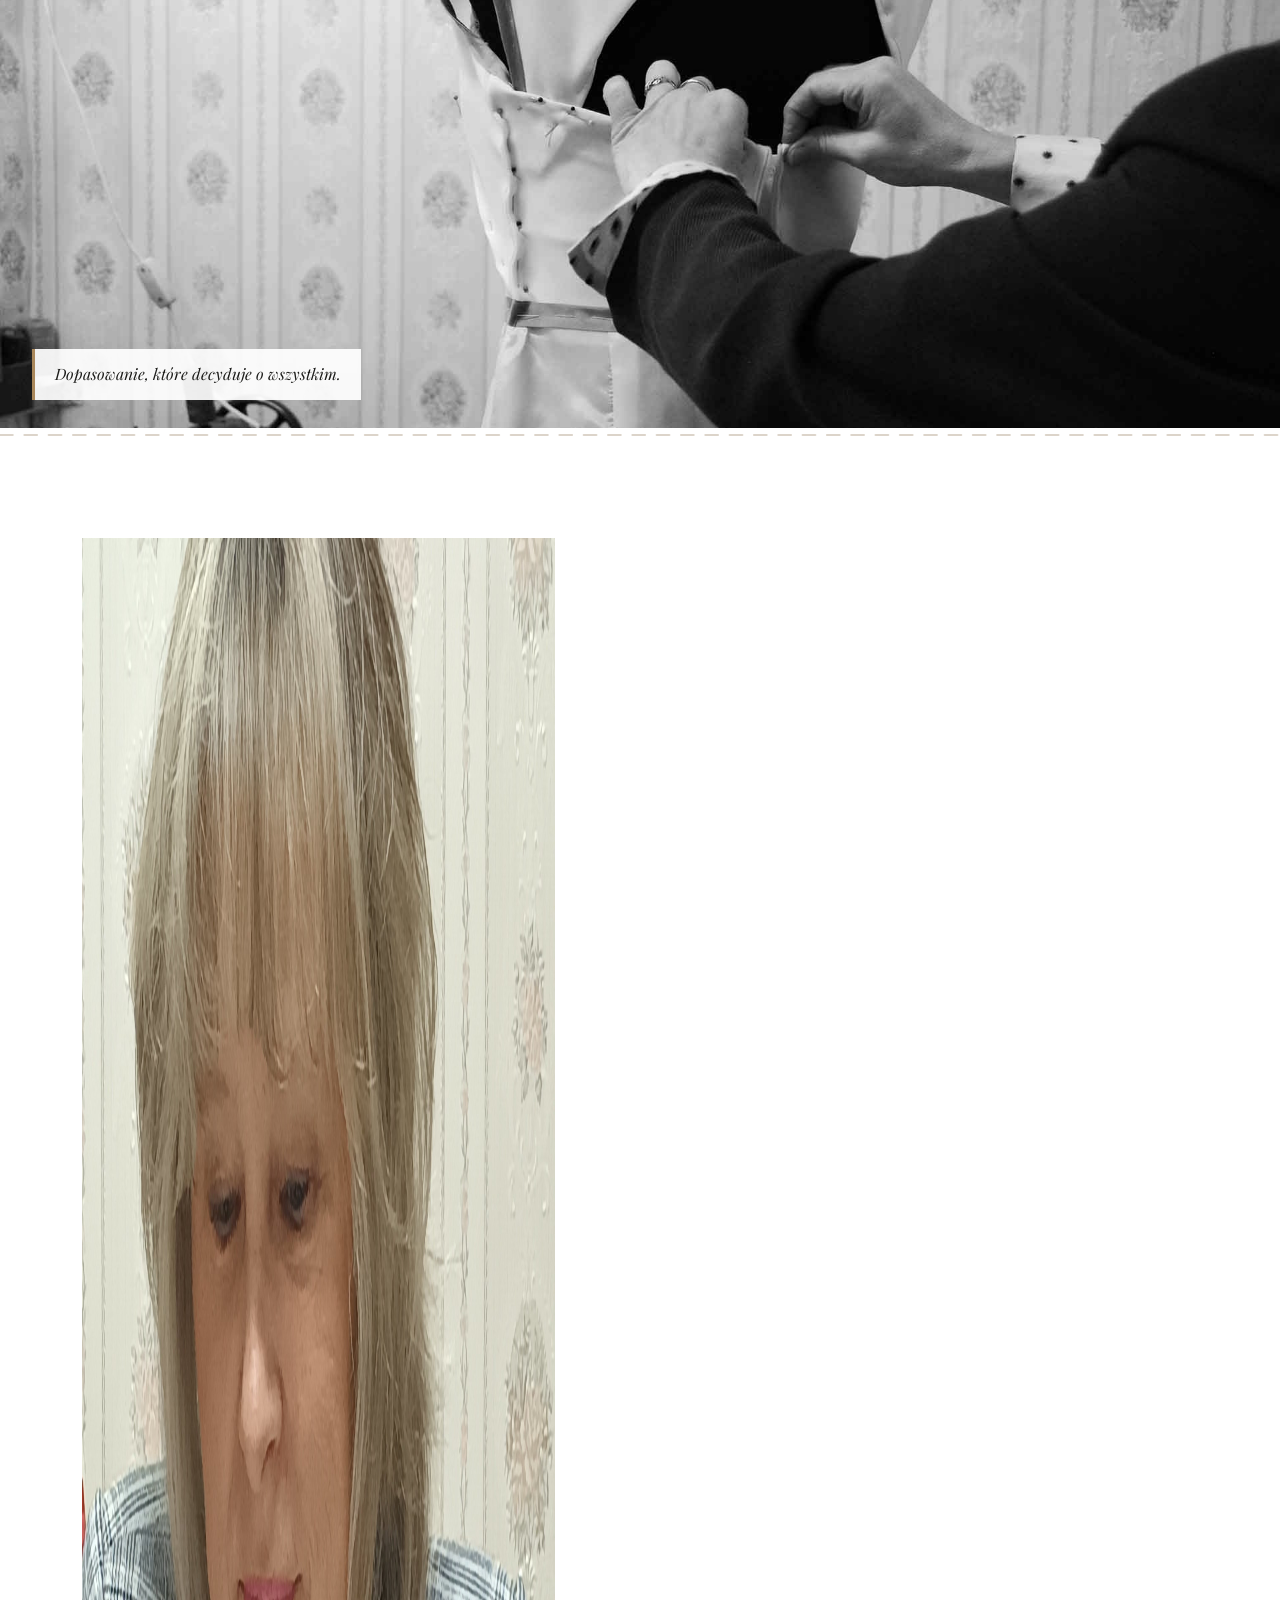
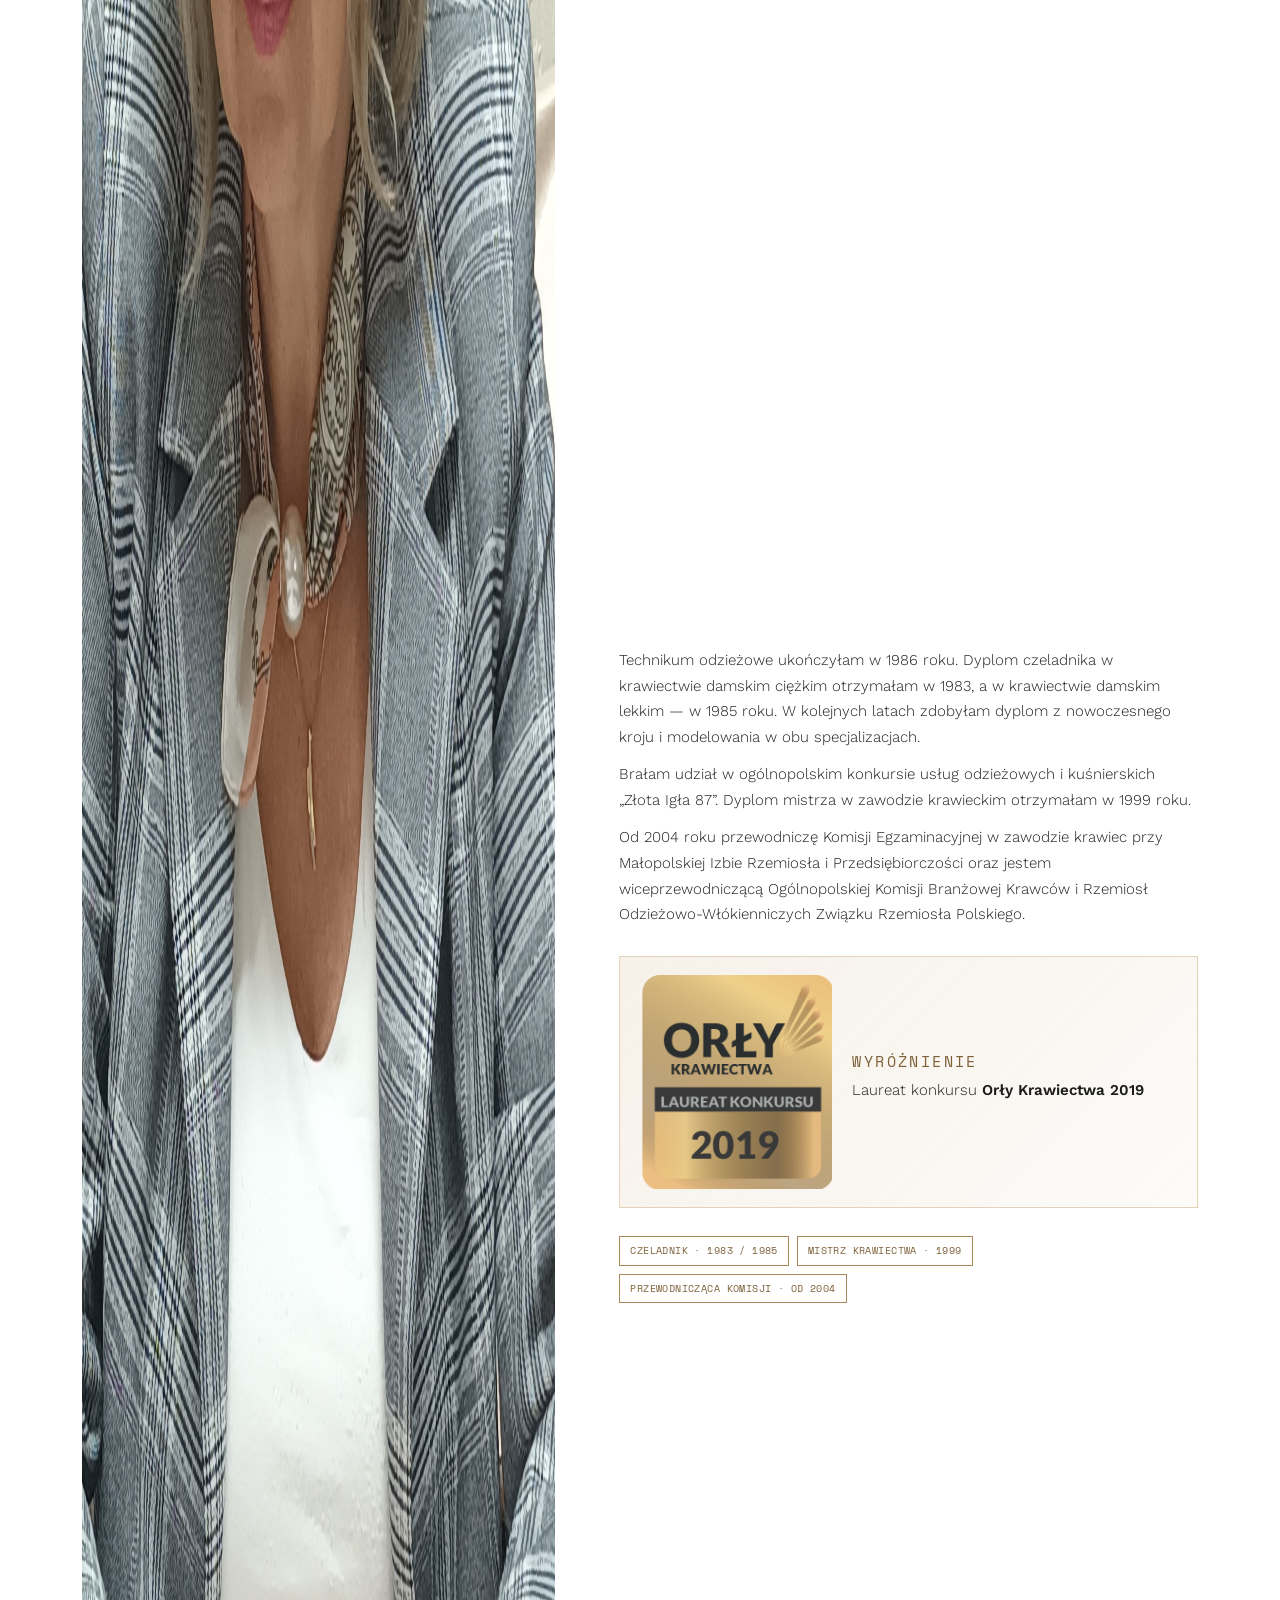
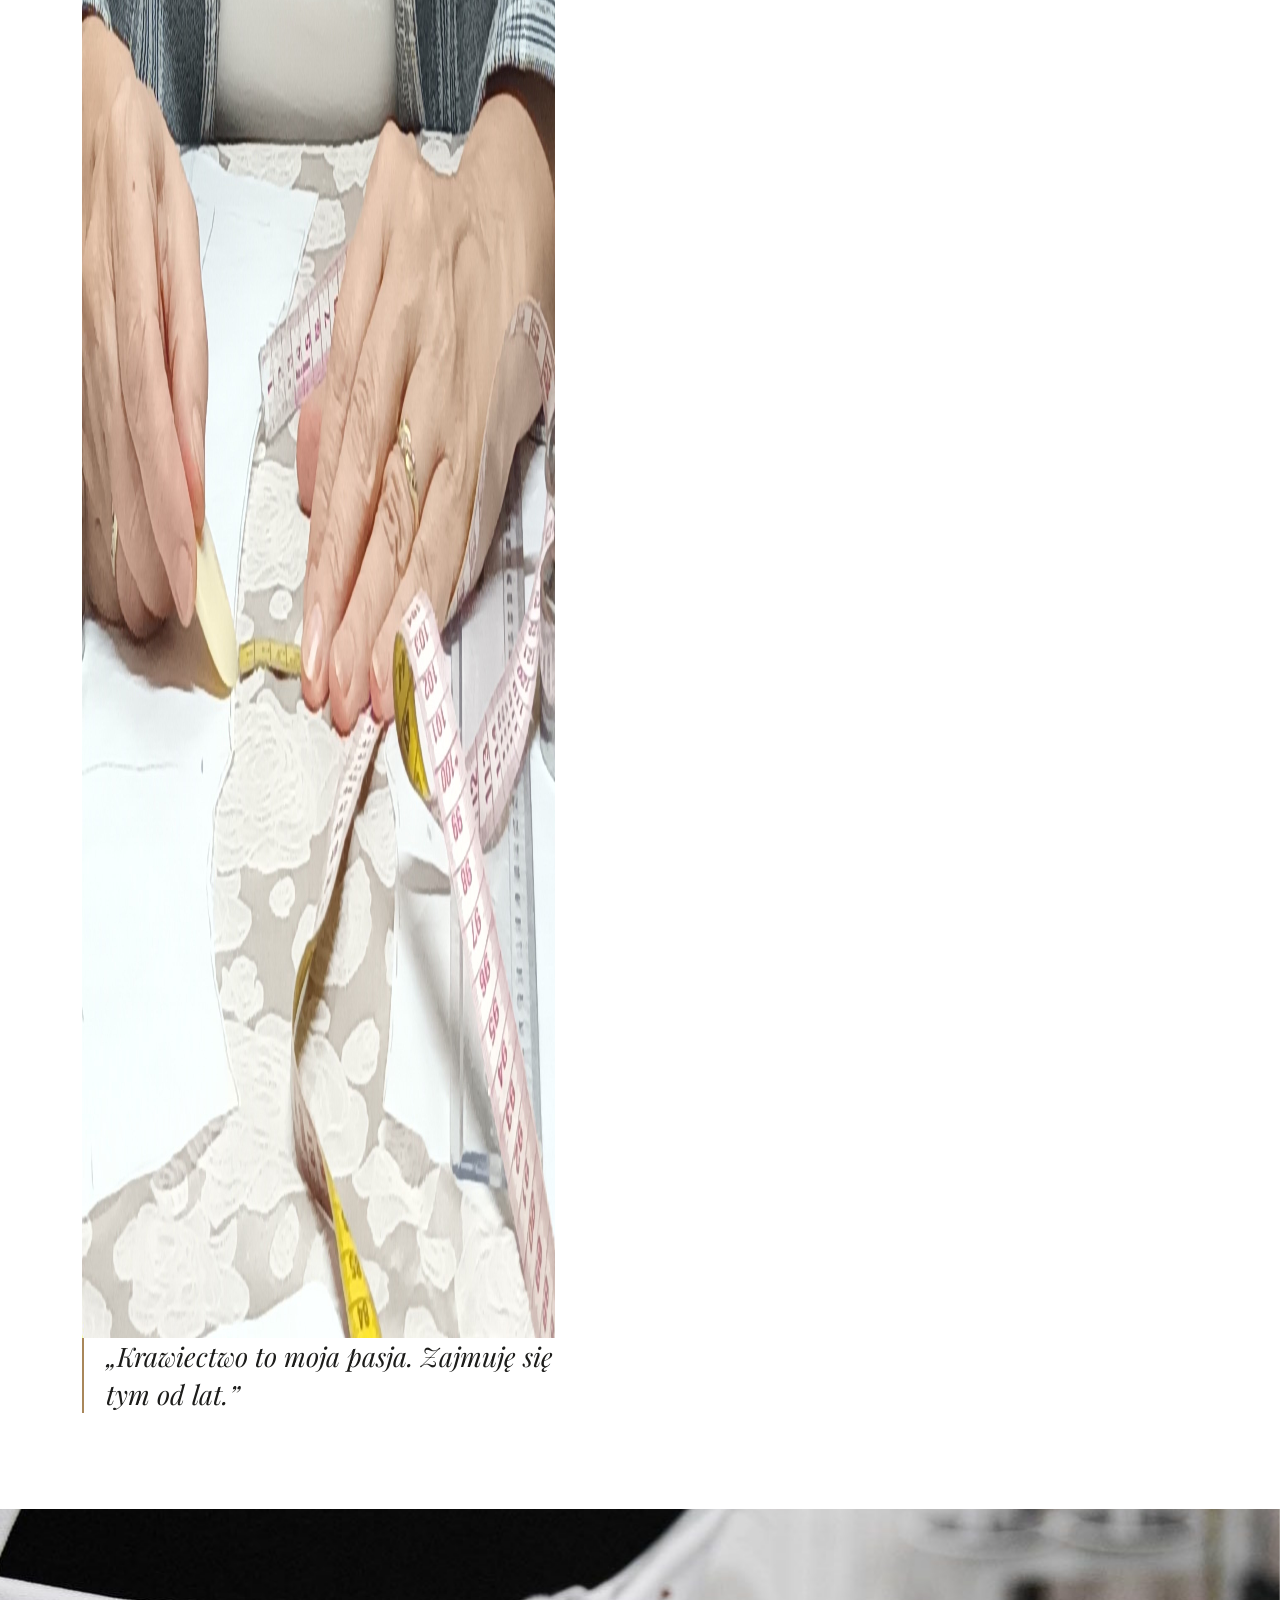
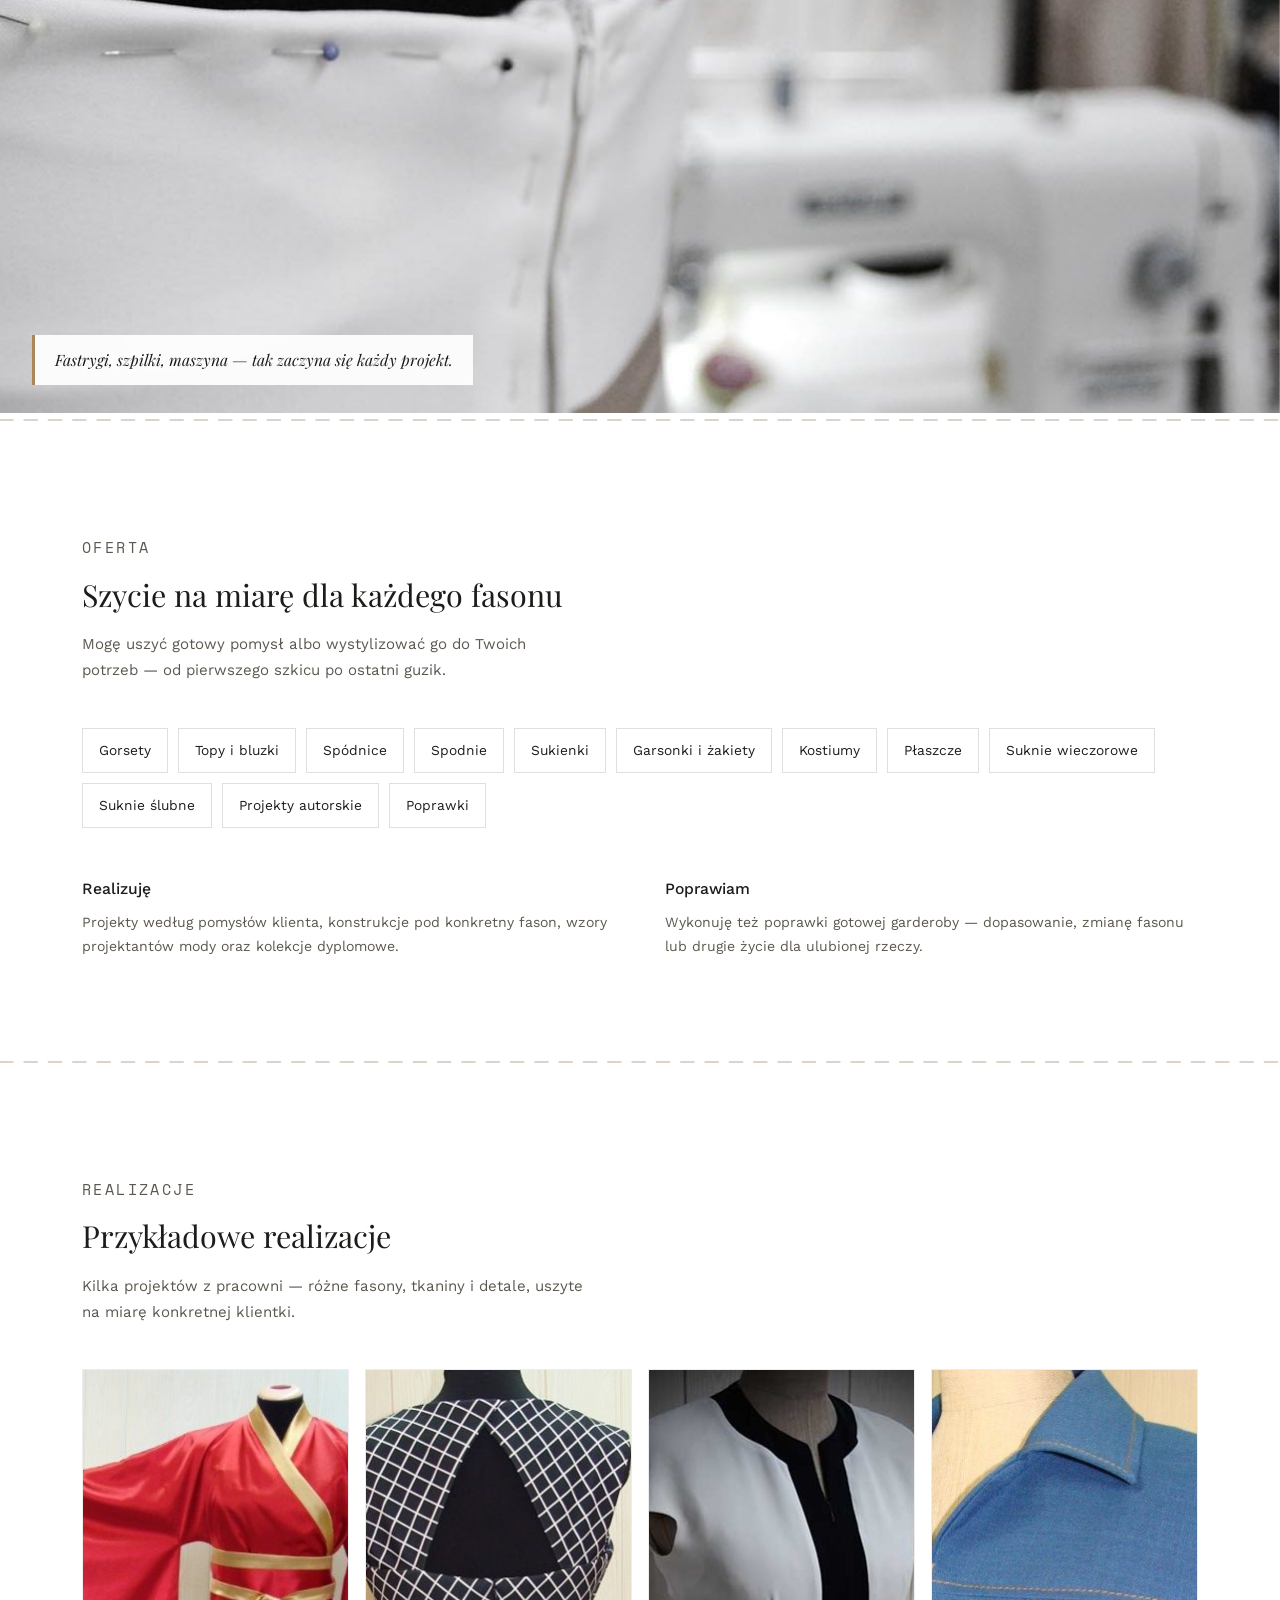
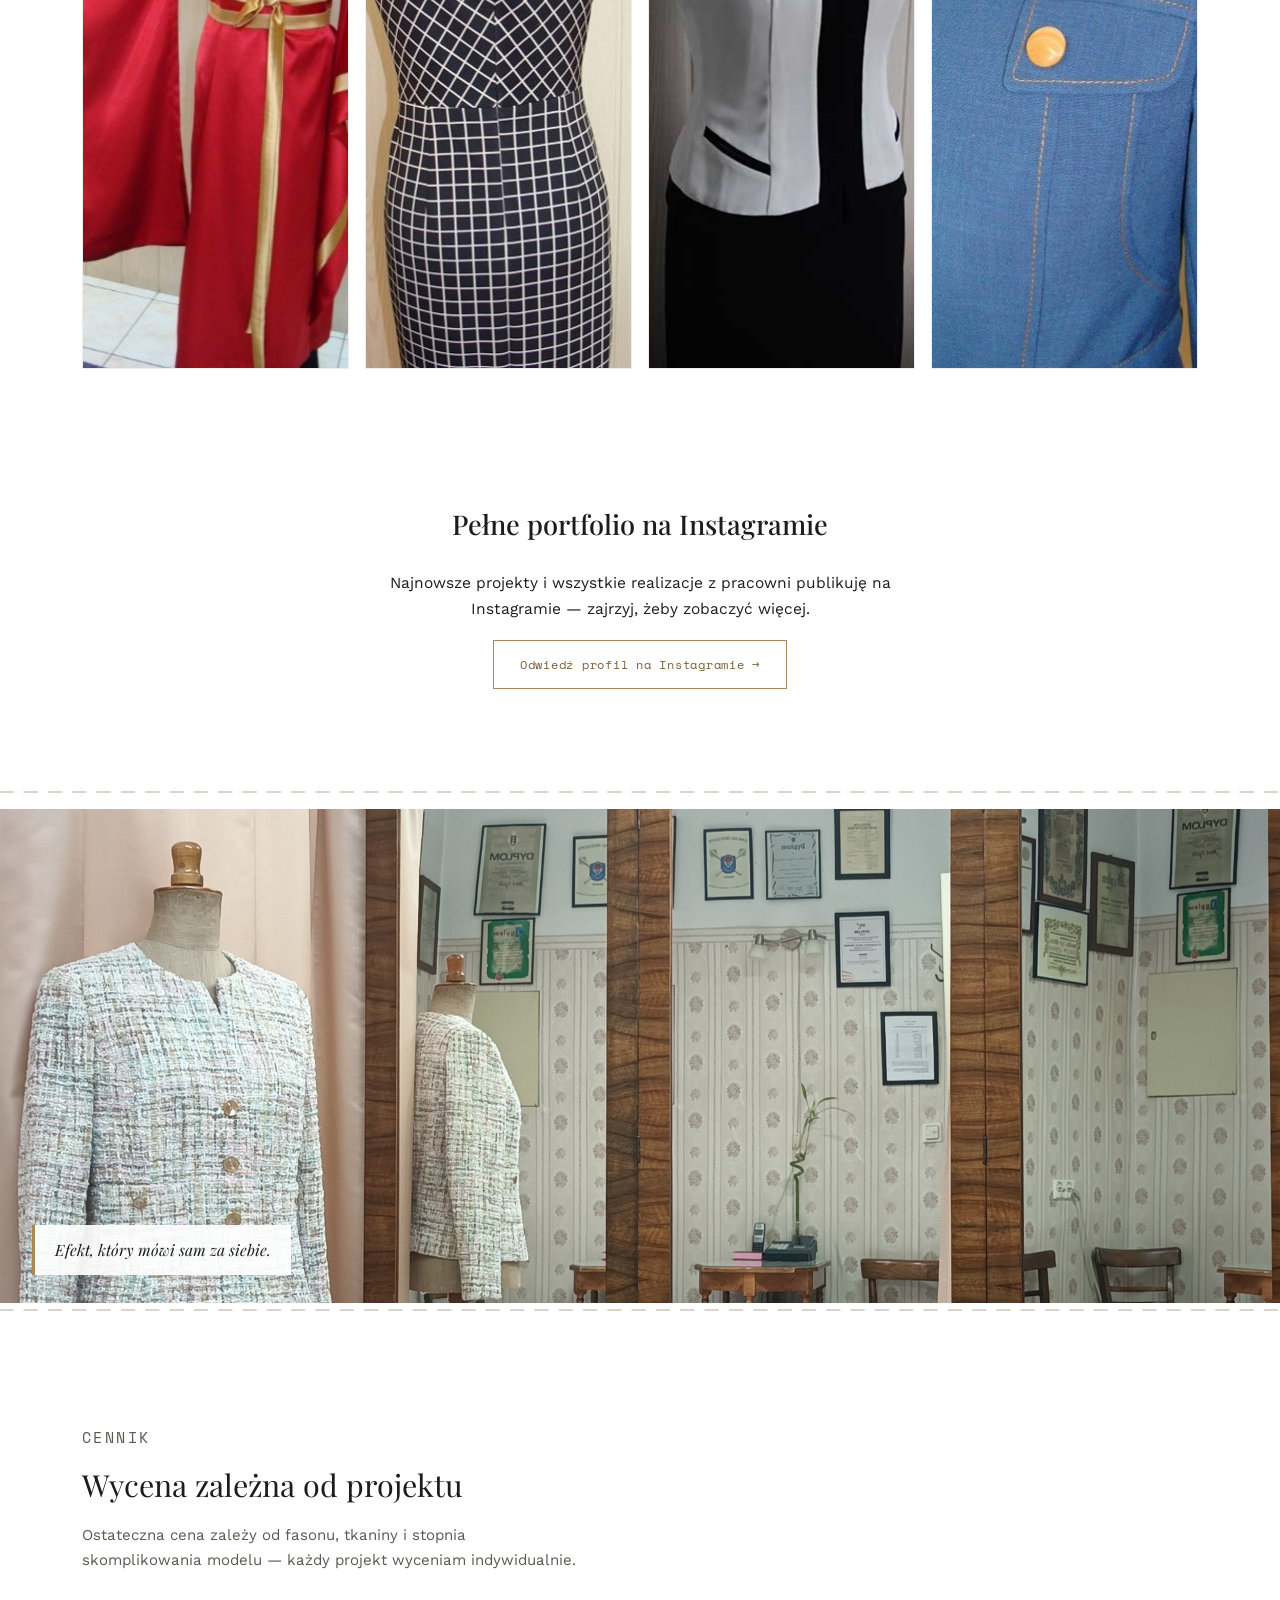
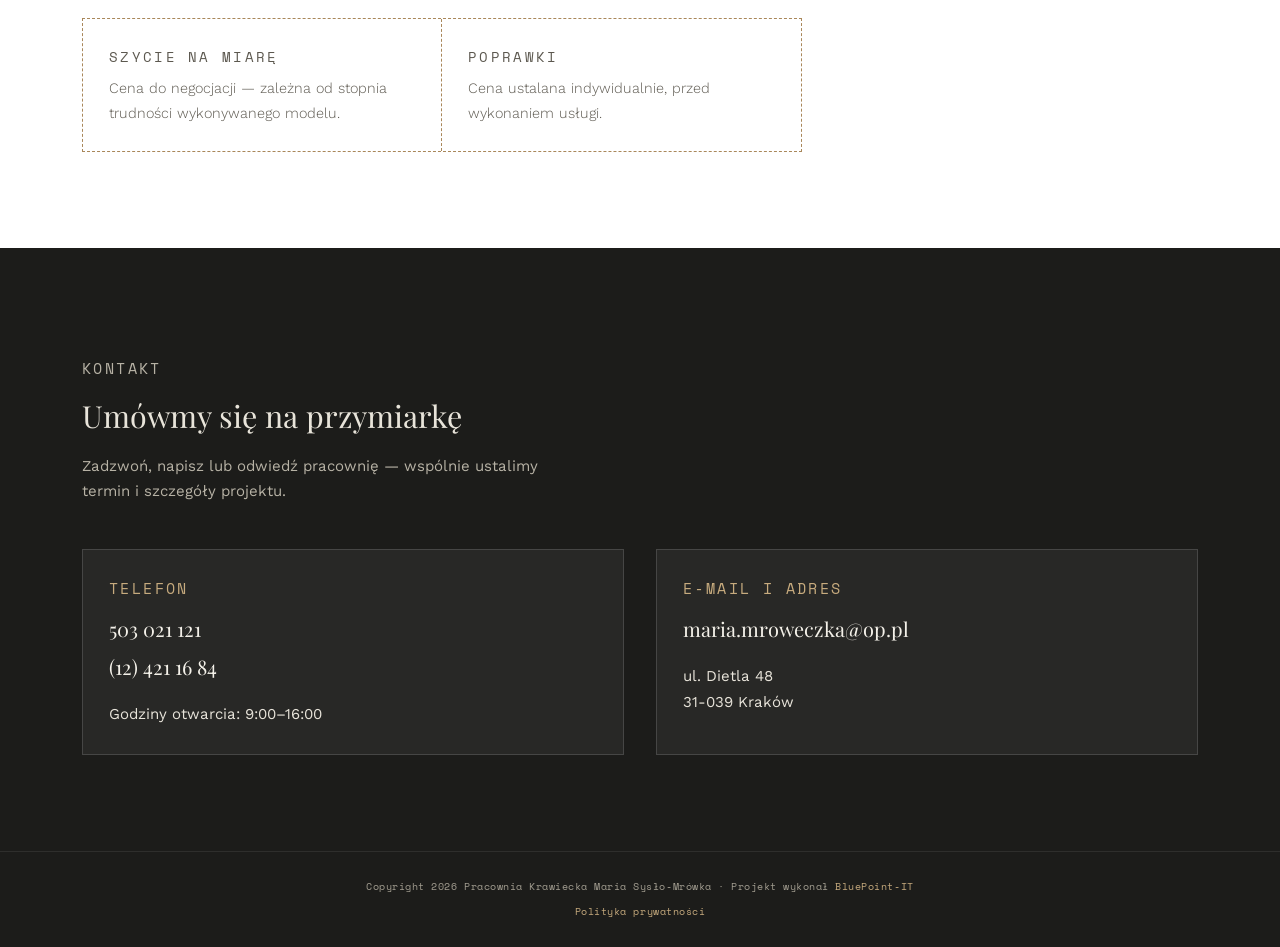
==== commit 1cfef1b4: "Dodaj portret Marii w sekcji Mistrzyni, uogolnij podpis dzielnika" ====
--- a/index.html
+++ b/index.html
@@ -84,7 +84,10 @@
 
   <section id="maria" class="reveal-section">
     <div class="wrap maria-grid">
-      <p class="quote reveal">„Krawiectwo to moja pasja. Zajmuję się tym od lat.”</p>
+      <div class="maria-portrait-col reveal">
+        <img src="images/maria-portrait.jpg" alt="Maria Sysło-Mrówka przy pracy nad wykrojem" loading="lazy" width="2250" height="4000">
+        <p class="quote">„Krawiectwo to moja pasja. Zajmuję się tym od lat.”</p>
+      </div>
       <div class="maria-bio reveal">
         <p>Technikum odzieżowe ukończyłam w 1986 roku. Dyplom czeladnika w krawiectwie damskim ciężkim otrzymałam w 1983, a w krawiectwie damskim lekkim — w 1985 roku. W kolejnych latach zdobyłam dyplom z nowoczesnego kroju i modelowania w obu specjalizacjach.</p>
         <p>Brałam udział w ogólnopolskim konkursie usług odzieżowych i kuśnierskich „Złota Igła 87”. Dyplom mistrza w zawodzie krawieckim otrzymałam w 1999 roku.</p>
@@ -173,7 +176,7 @@
 
   <div class="section-divider-photo reveal">
     <img src="images/tweed-jacket.jpg" alt="Gotowy żakiet na manekinie w pracowni krawieckiej" loading="lazy" width="4000" height="2250">
-    <p class="divider-caption">Efekt tygodni pracy — gotowy żakiet w zwierciadle pracowni.</p>
+    <p class="divider-caption">Efekt, który mówi sam za siebie.</p>
   </div>
 
   <div class="stitch dark reveal"><svg preserveAspectRatio="none" viewBox="0 0 1000 14"><path d="M0,7 L1000,7"/></svg></div>
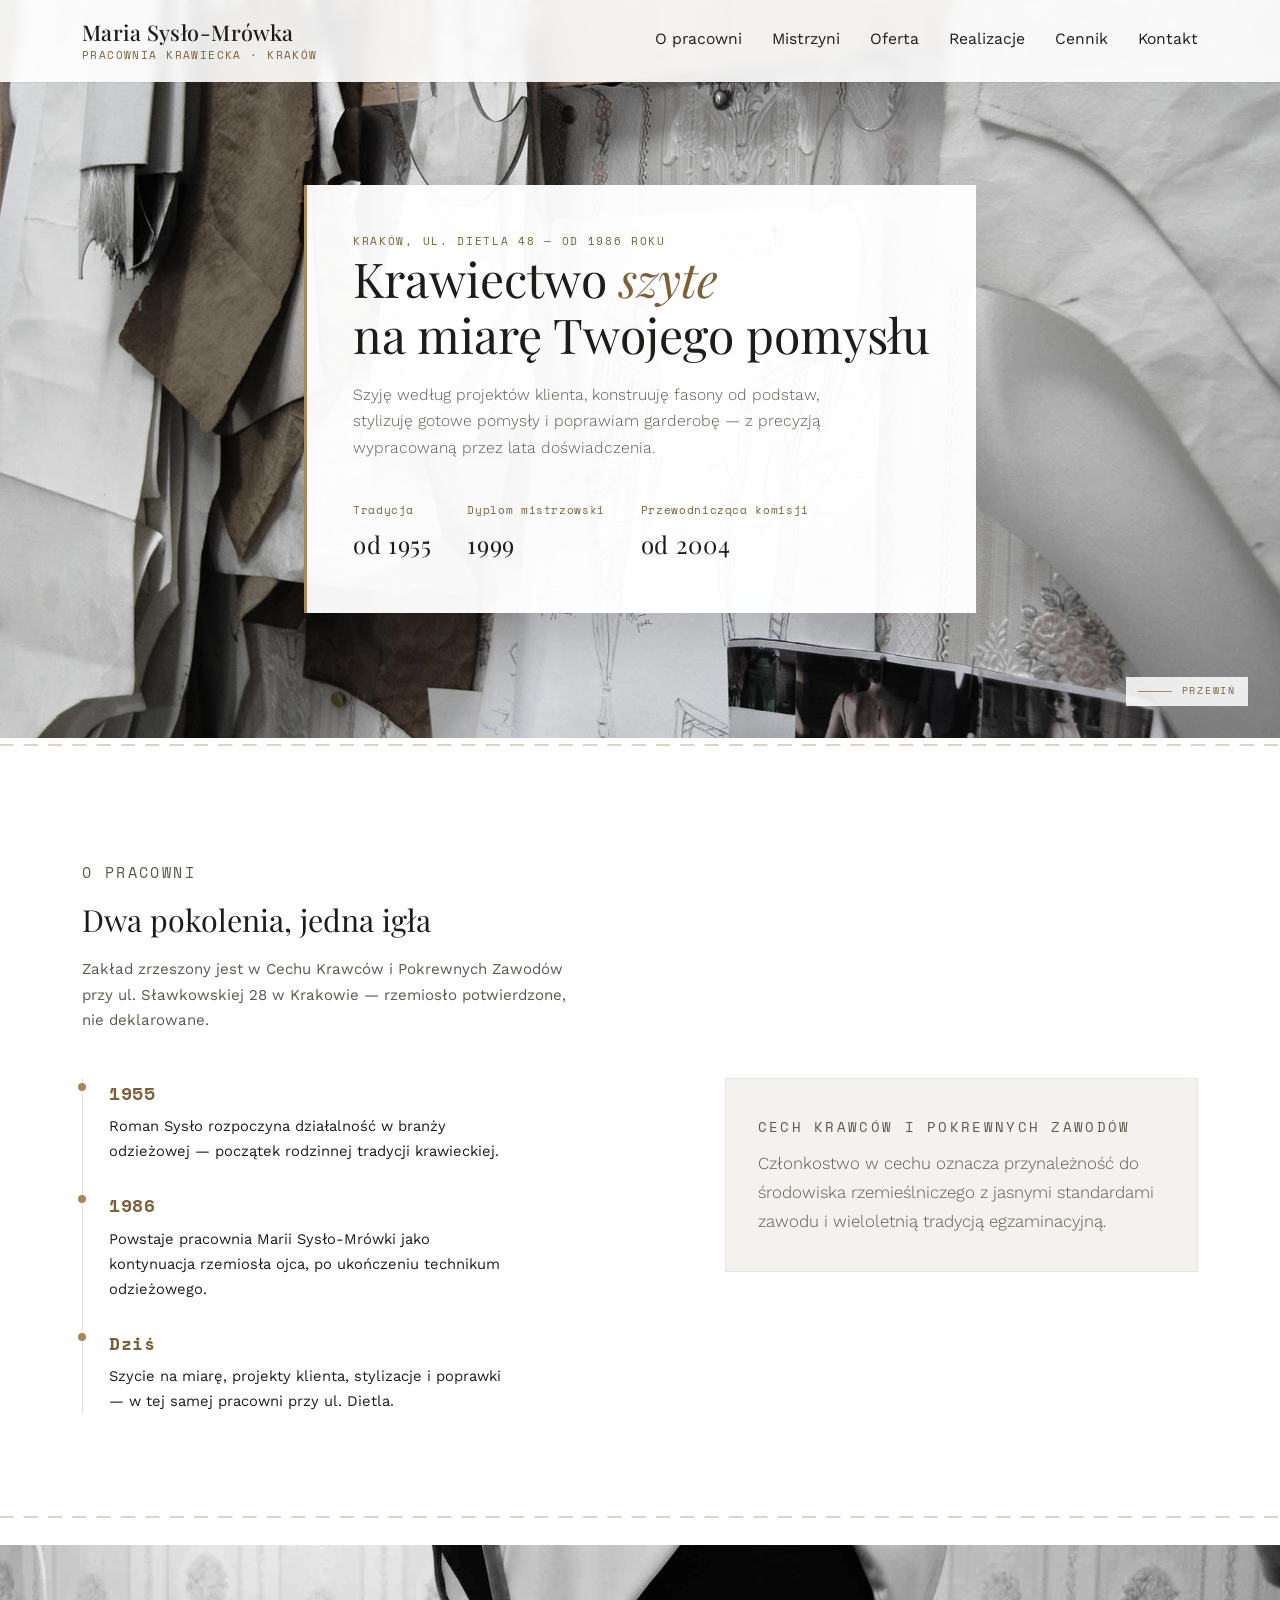
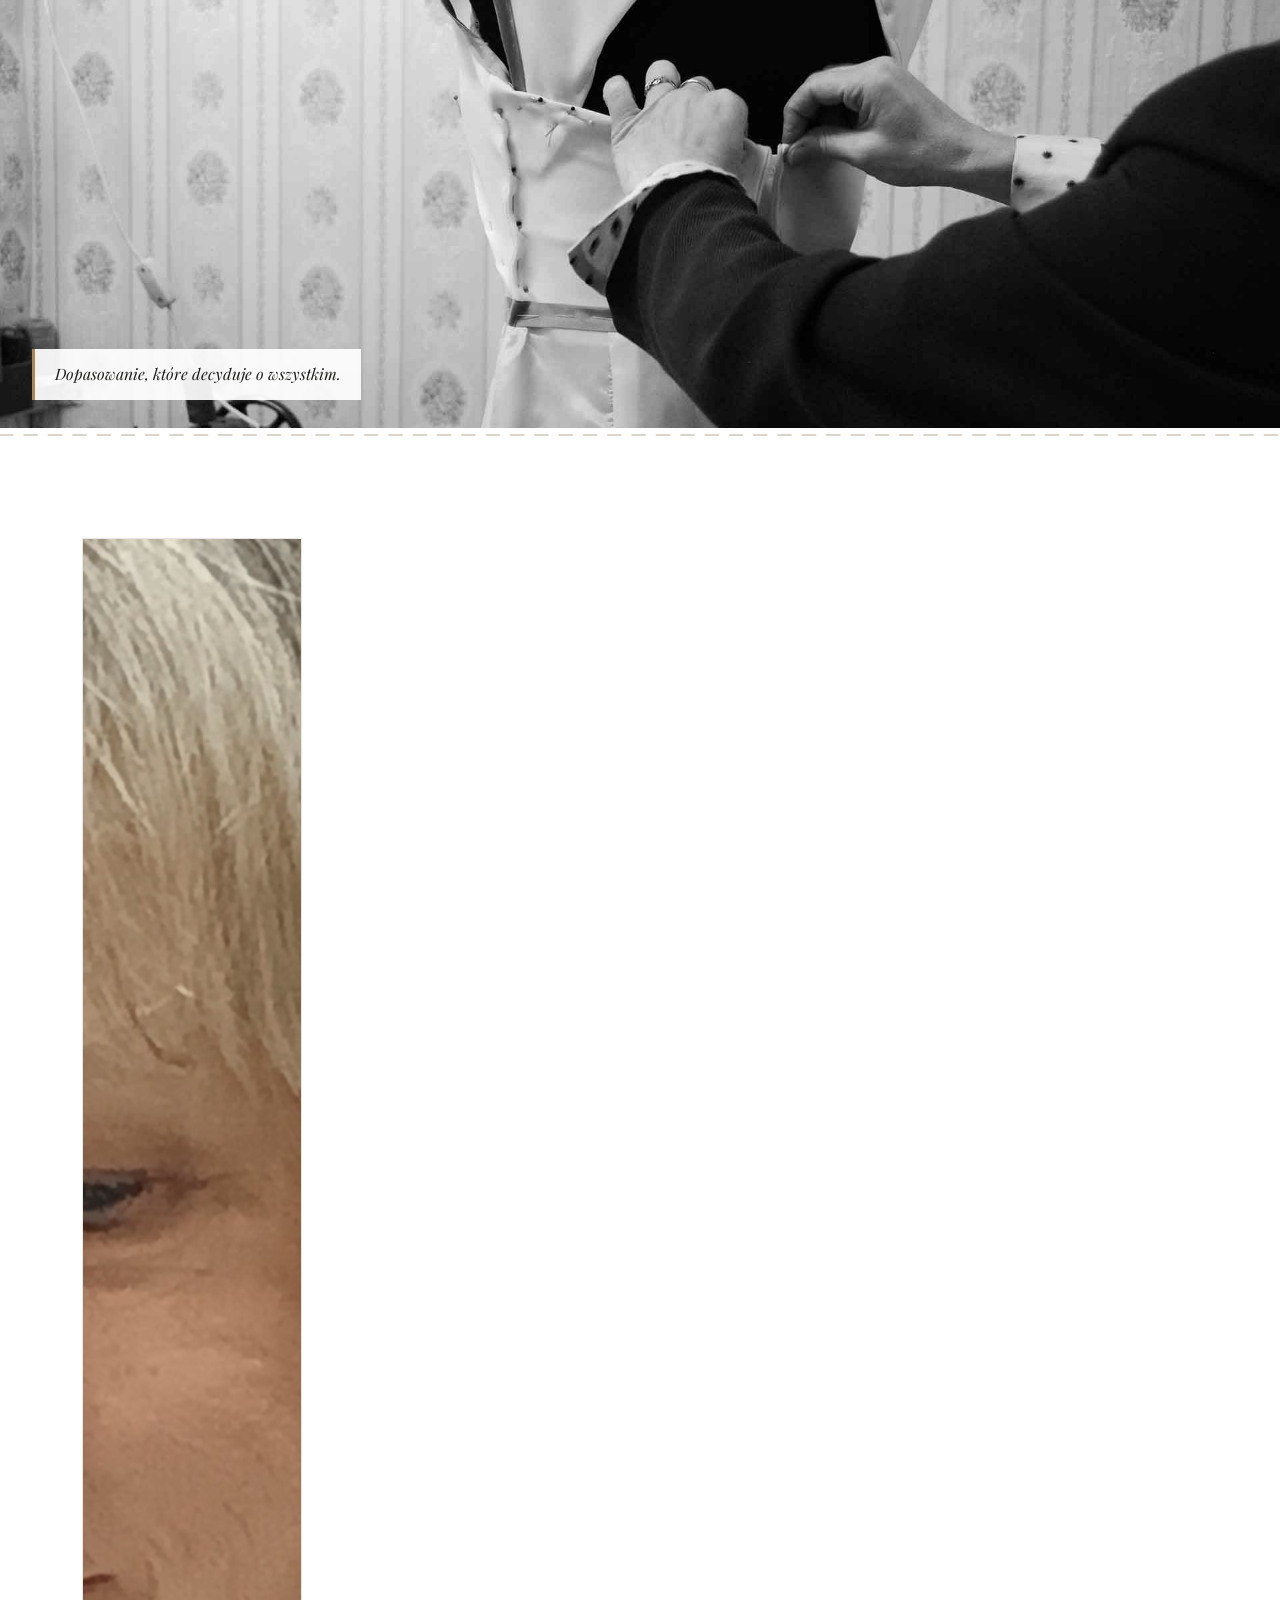
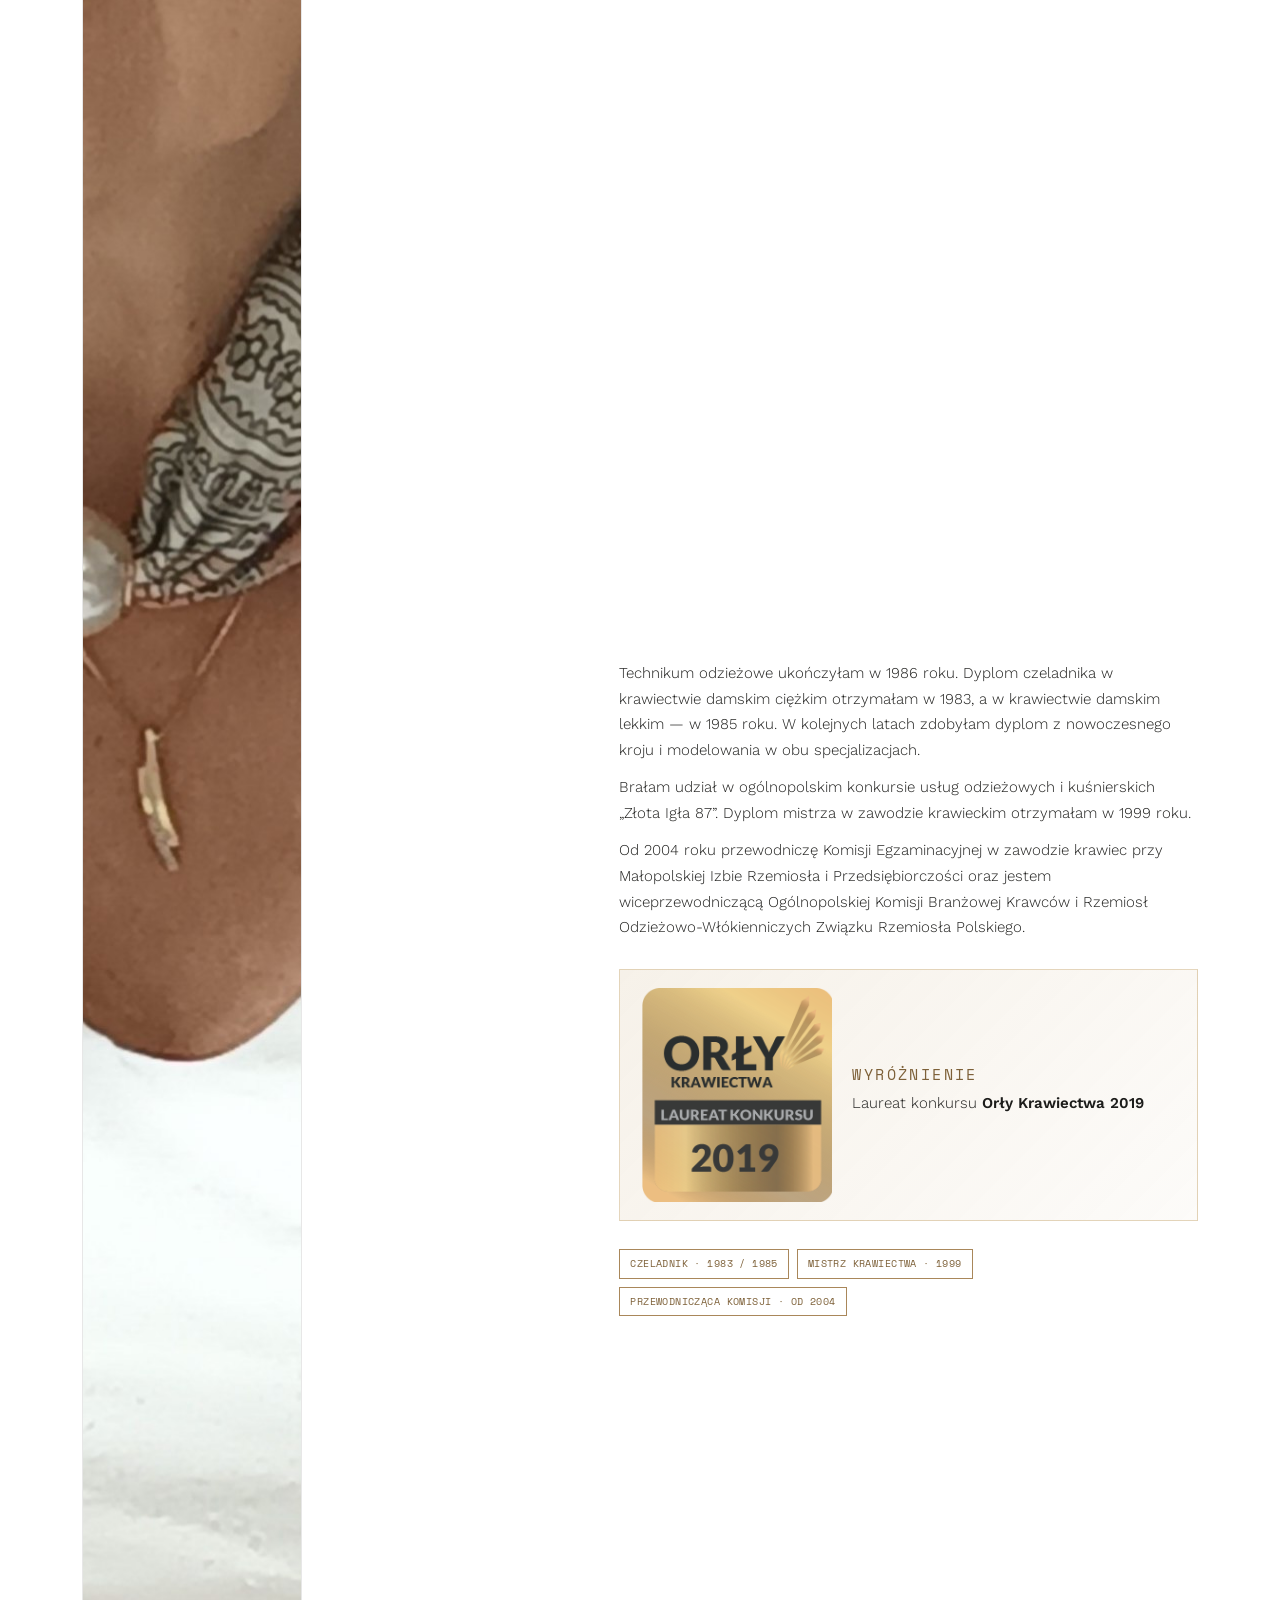
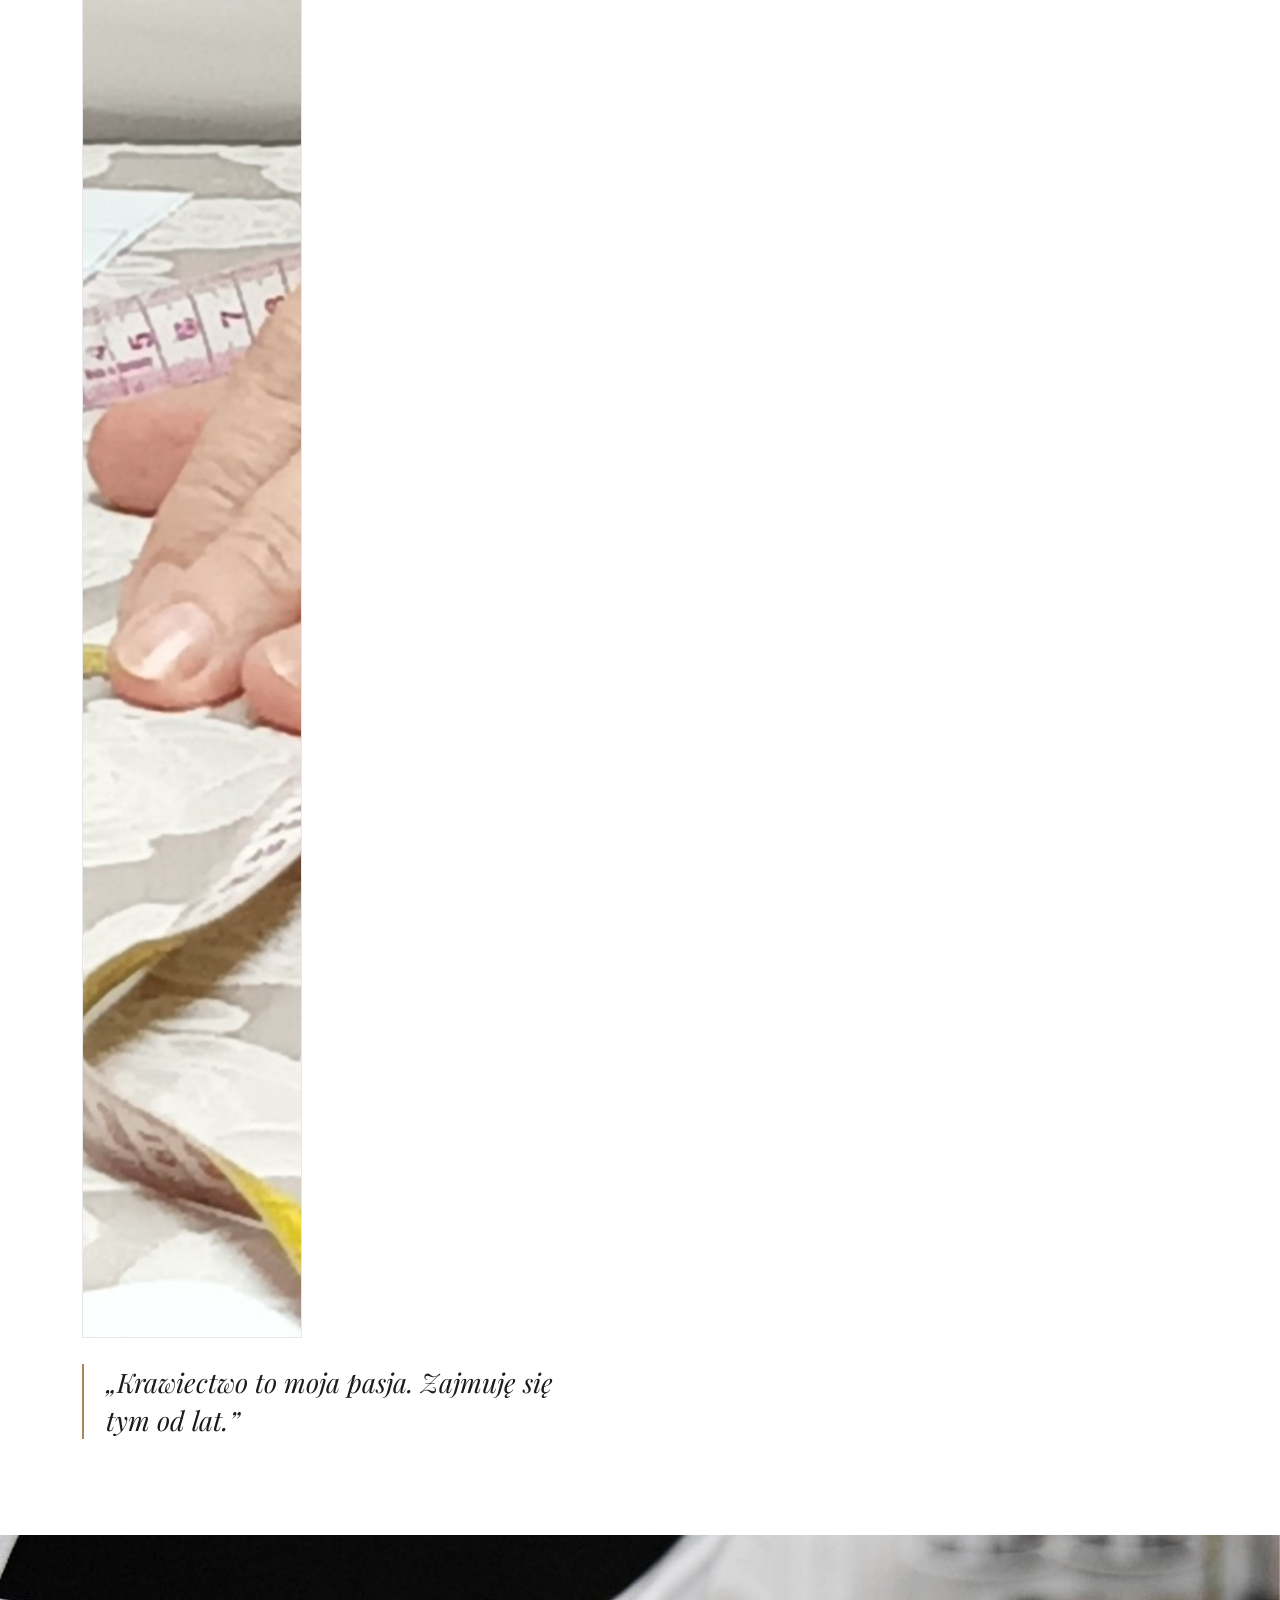
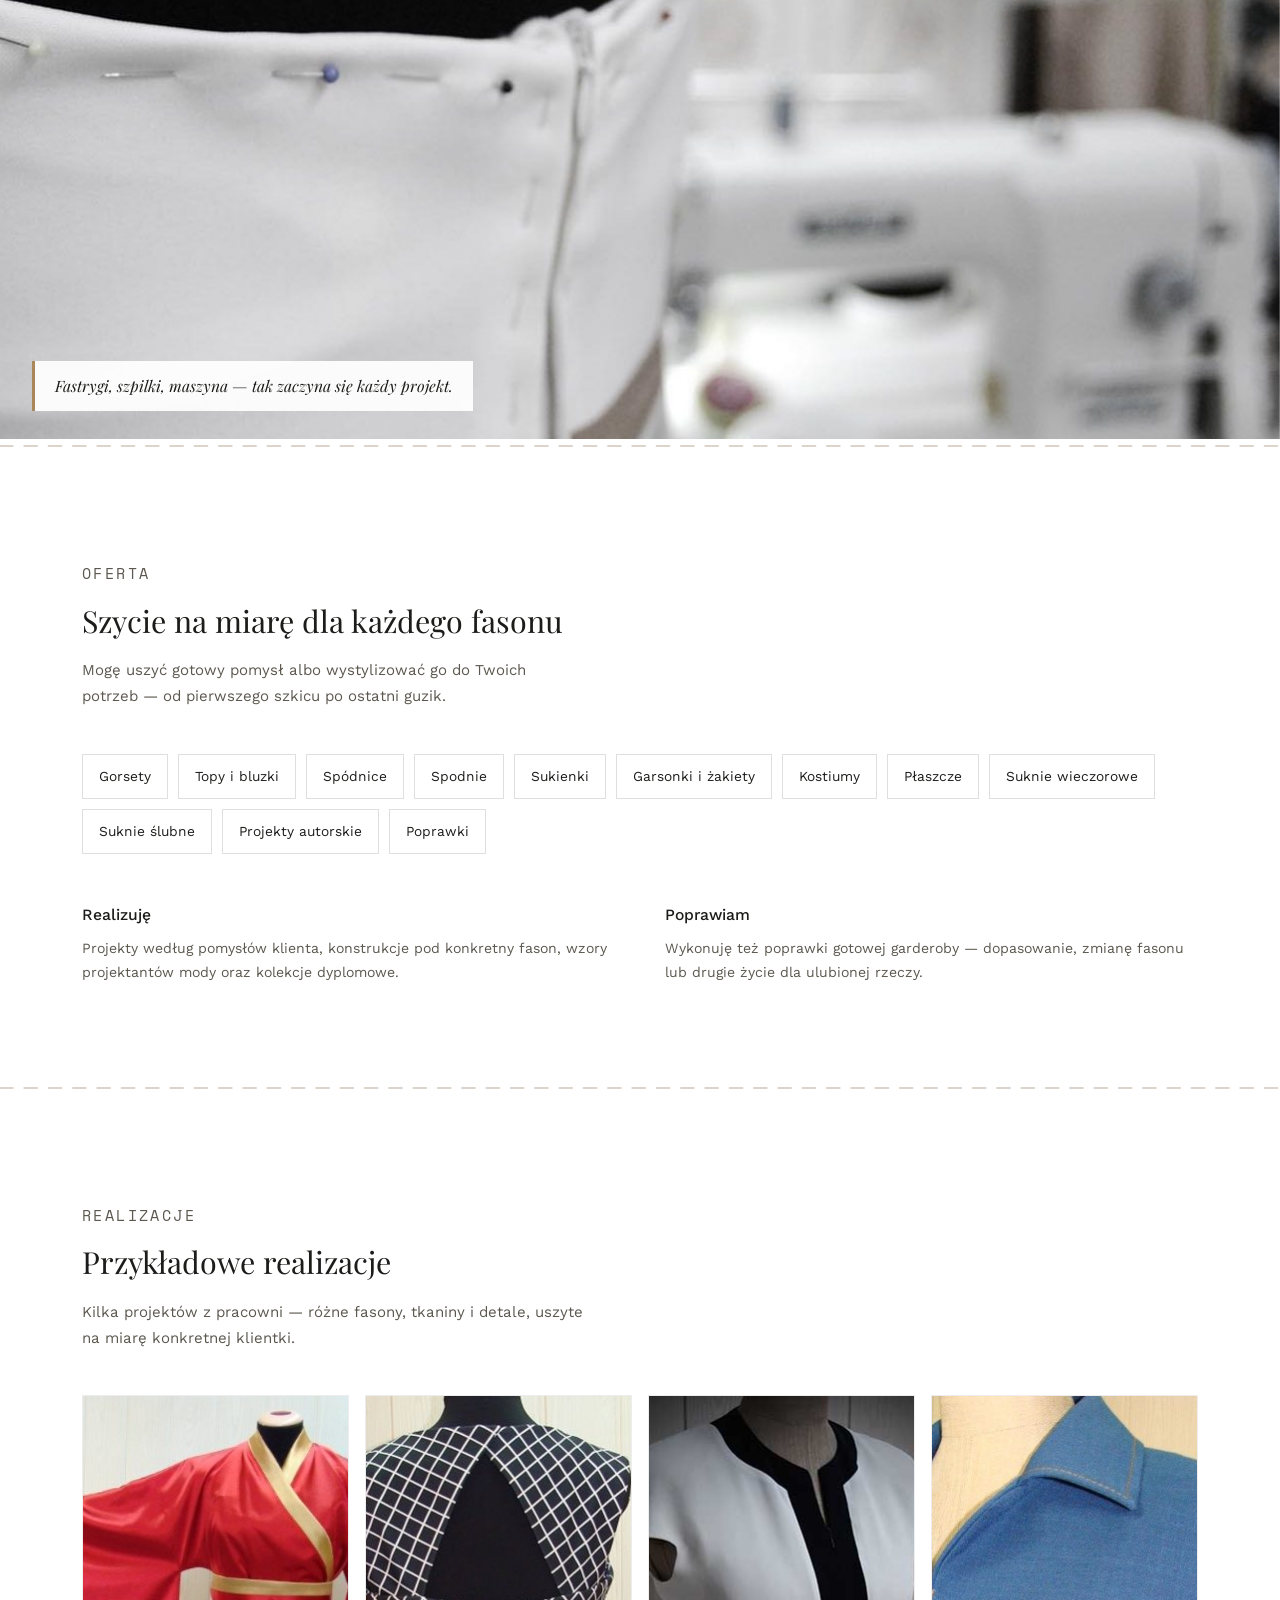
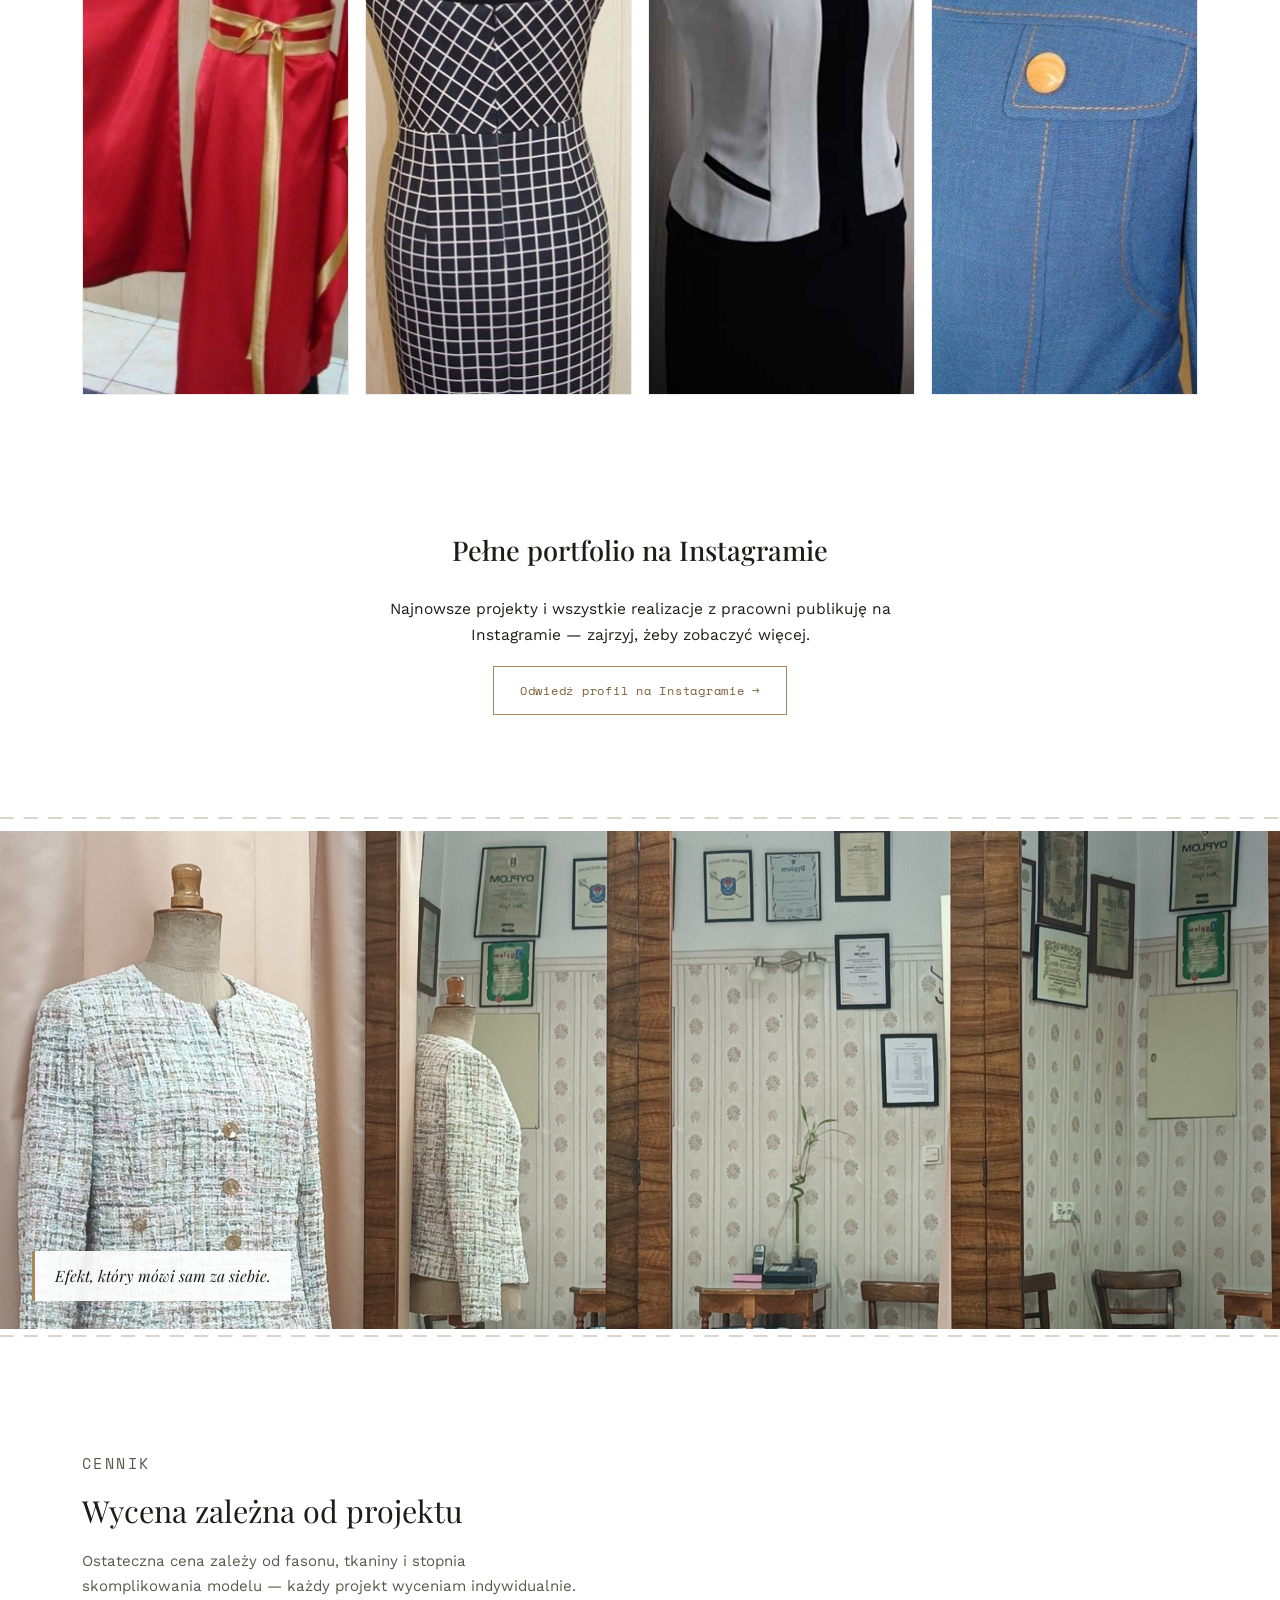
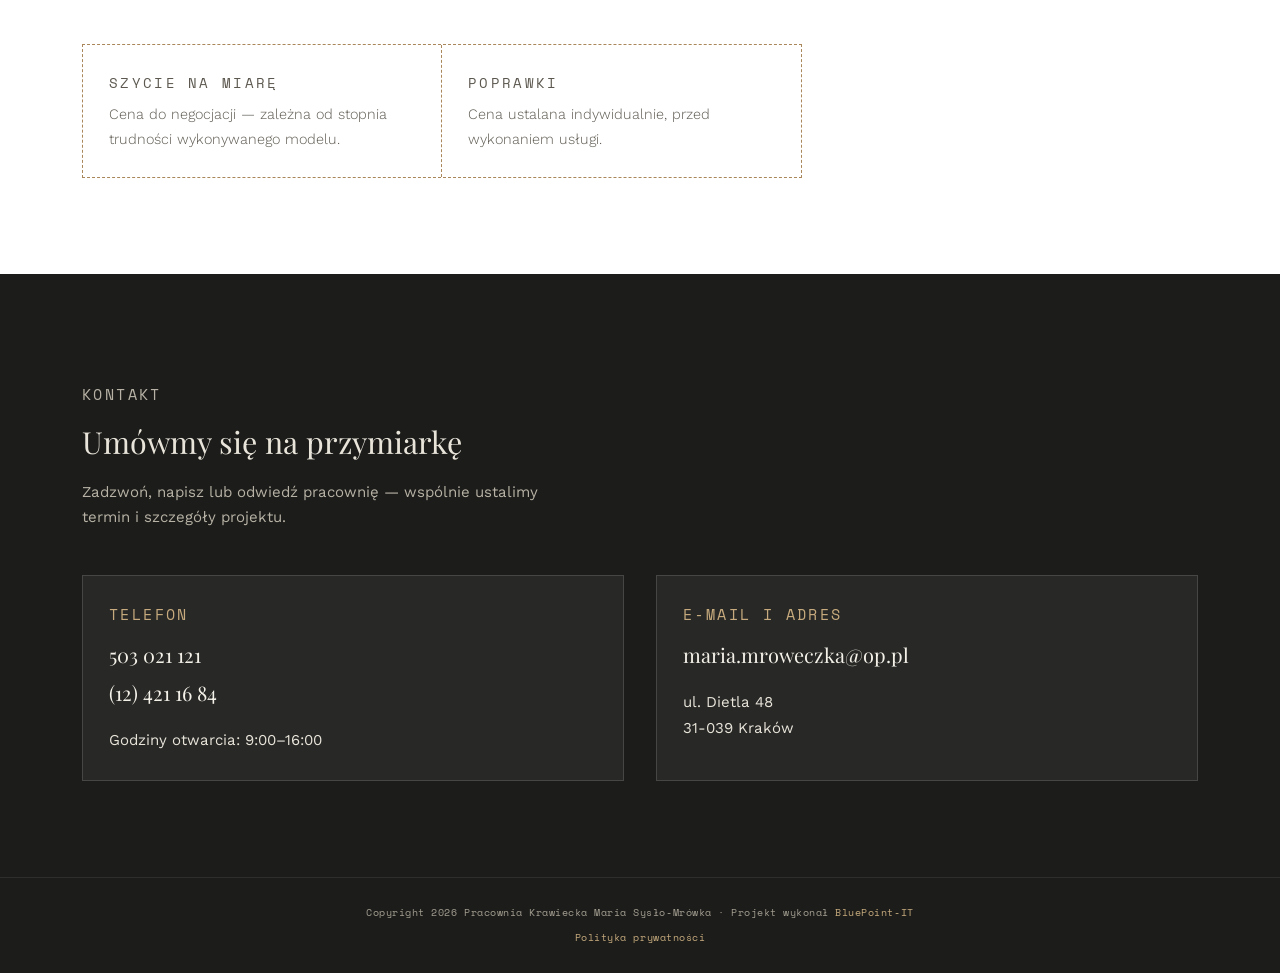
==== commit 900a8a92: "Opakuj portret Marii w kontener o stalych wymiarach (ramka)" ====
--- a/index.html
+++ b/index.html
@@ -85,7 +85,9 @@
   <section id="maria" class="reveal-section">
     <div class="wrap maria-grid">
       <div class="maria-portrait-col reveal">
-        <img src="images/maria-portrait.jpg" alt="Maria Sysło-Mrówka przy pracy nad wykrojem" loading="lazy" width="2250" height="4000">
+        <div class="maria-portrait-frame">
+          <img src="images/maria-portrait.jpg" alt="Maria Sysło-Mrówka przy pracy nad wykrojem" loading="lazy" width="2250" height="4000">
+        </div>
         <p class="quote">„Krawiectwo to moja pasja. Zajmuję się tym od lat.”</p>
       </div>
       <div class="maria-bio reveal">
--- a/styles.css
+++ b/styles.css
@@ -187,6 +187,10 @@
 /* ---------- MARIA ---------- */
 #maria{background:var(--white);color:var(--ink);}
 .maria-grid{display:grid;grid-template-columns:0.9fr 1.1fr;gap:64px;align-items:center;}
+.maria-portrait-col img{
+  width:100%;max-width:220px;aspect-ratio:2/3;object-fit:cover;object-position:center 15%;
+  margin-bottom:26px;border:1px solid rgba(28,28,26,0.1);
+}
 .quote{
   font-family:'Playfair Display',serif;font-style:italic;font-weight:400;font-size:clamp(1.3rem,2.1vw,1.7rem);
   line-height:1.4;color:var(--ink);border-left:2px solid var(--brass);padding-left:22px;
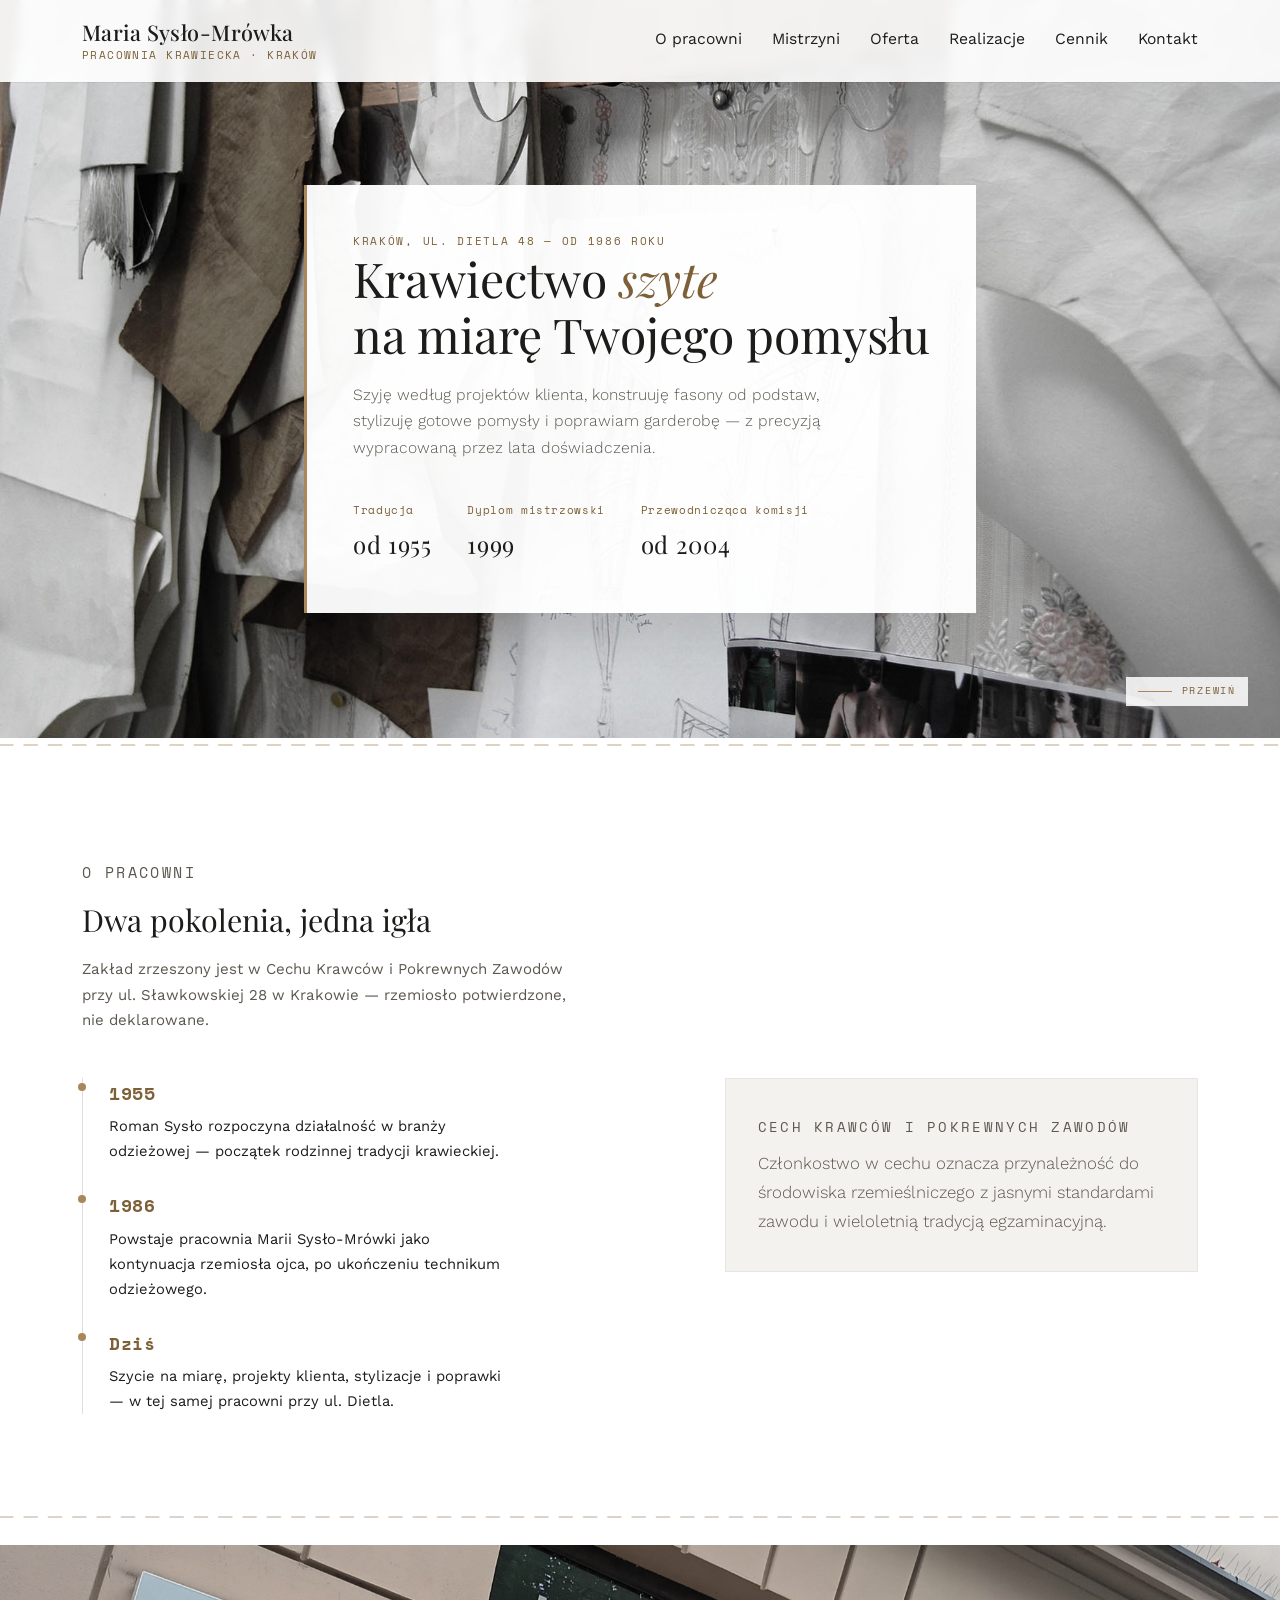
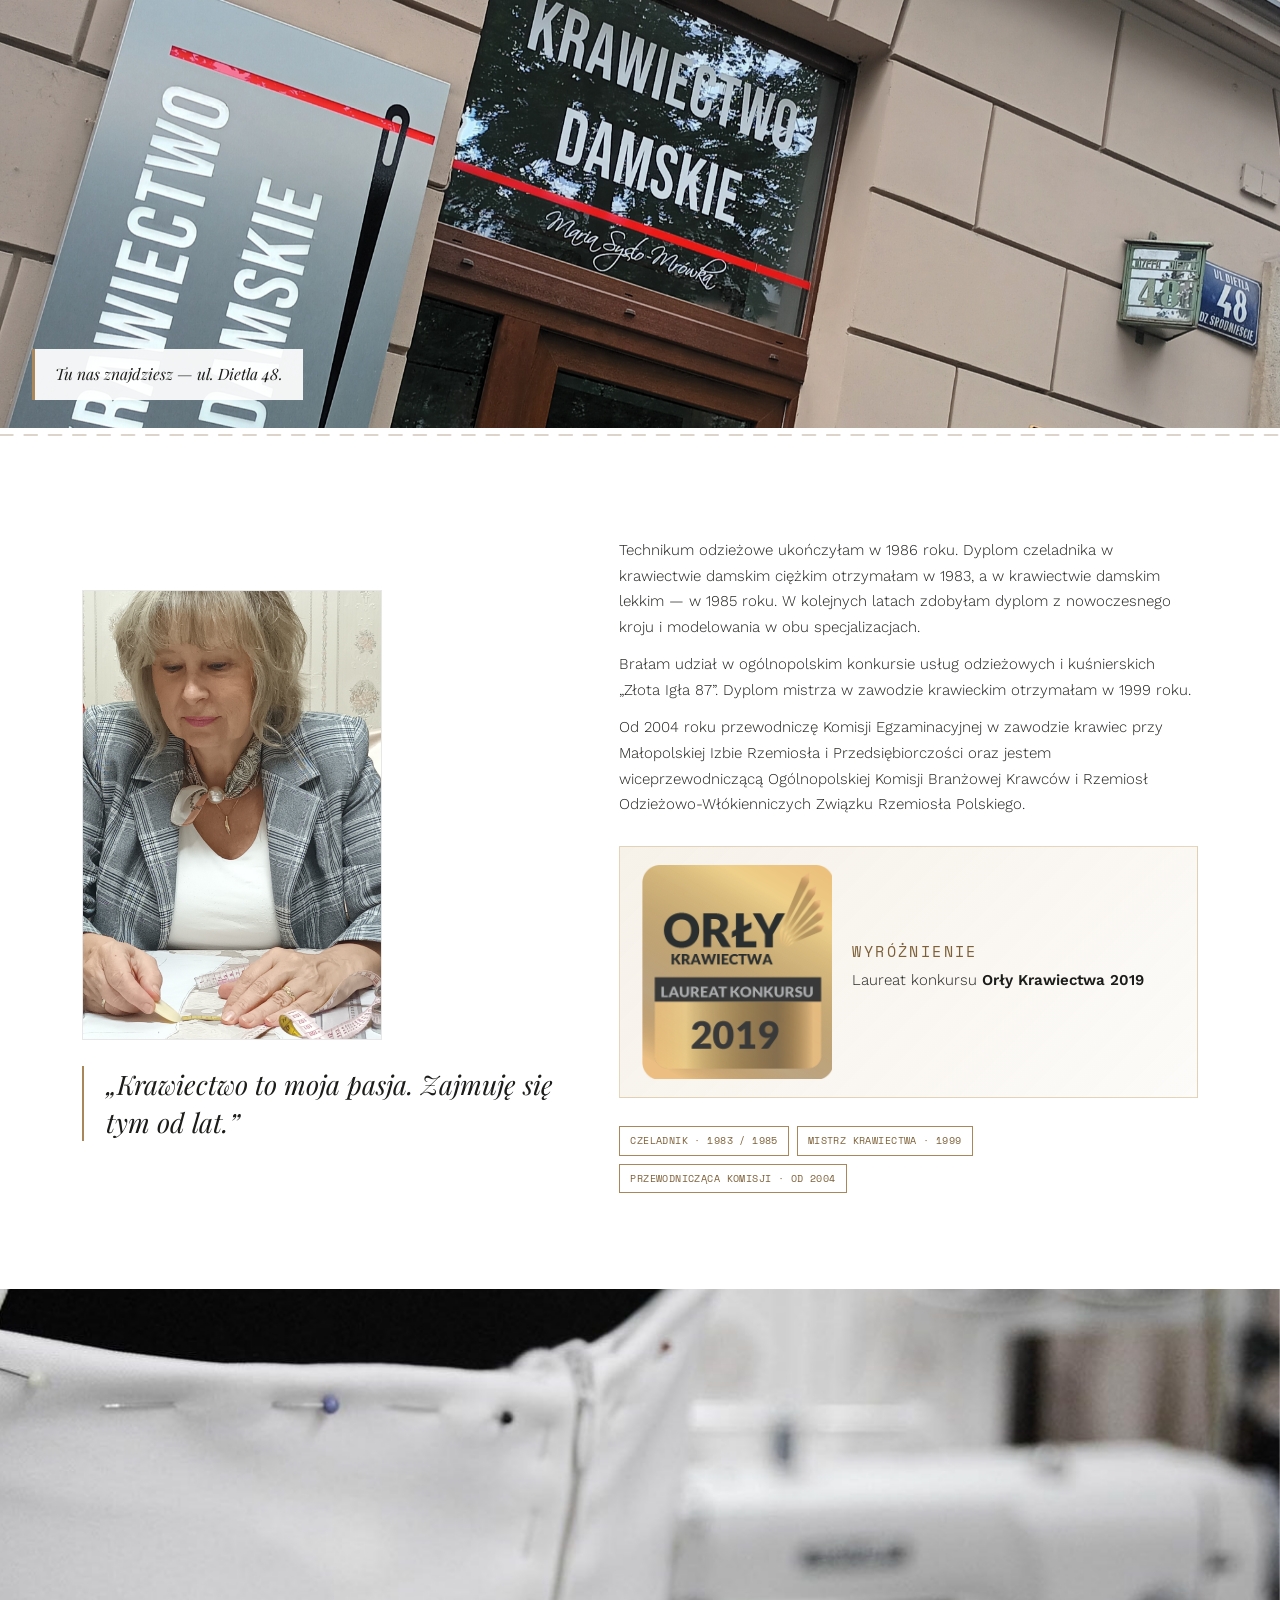
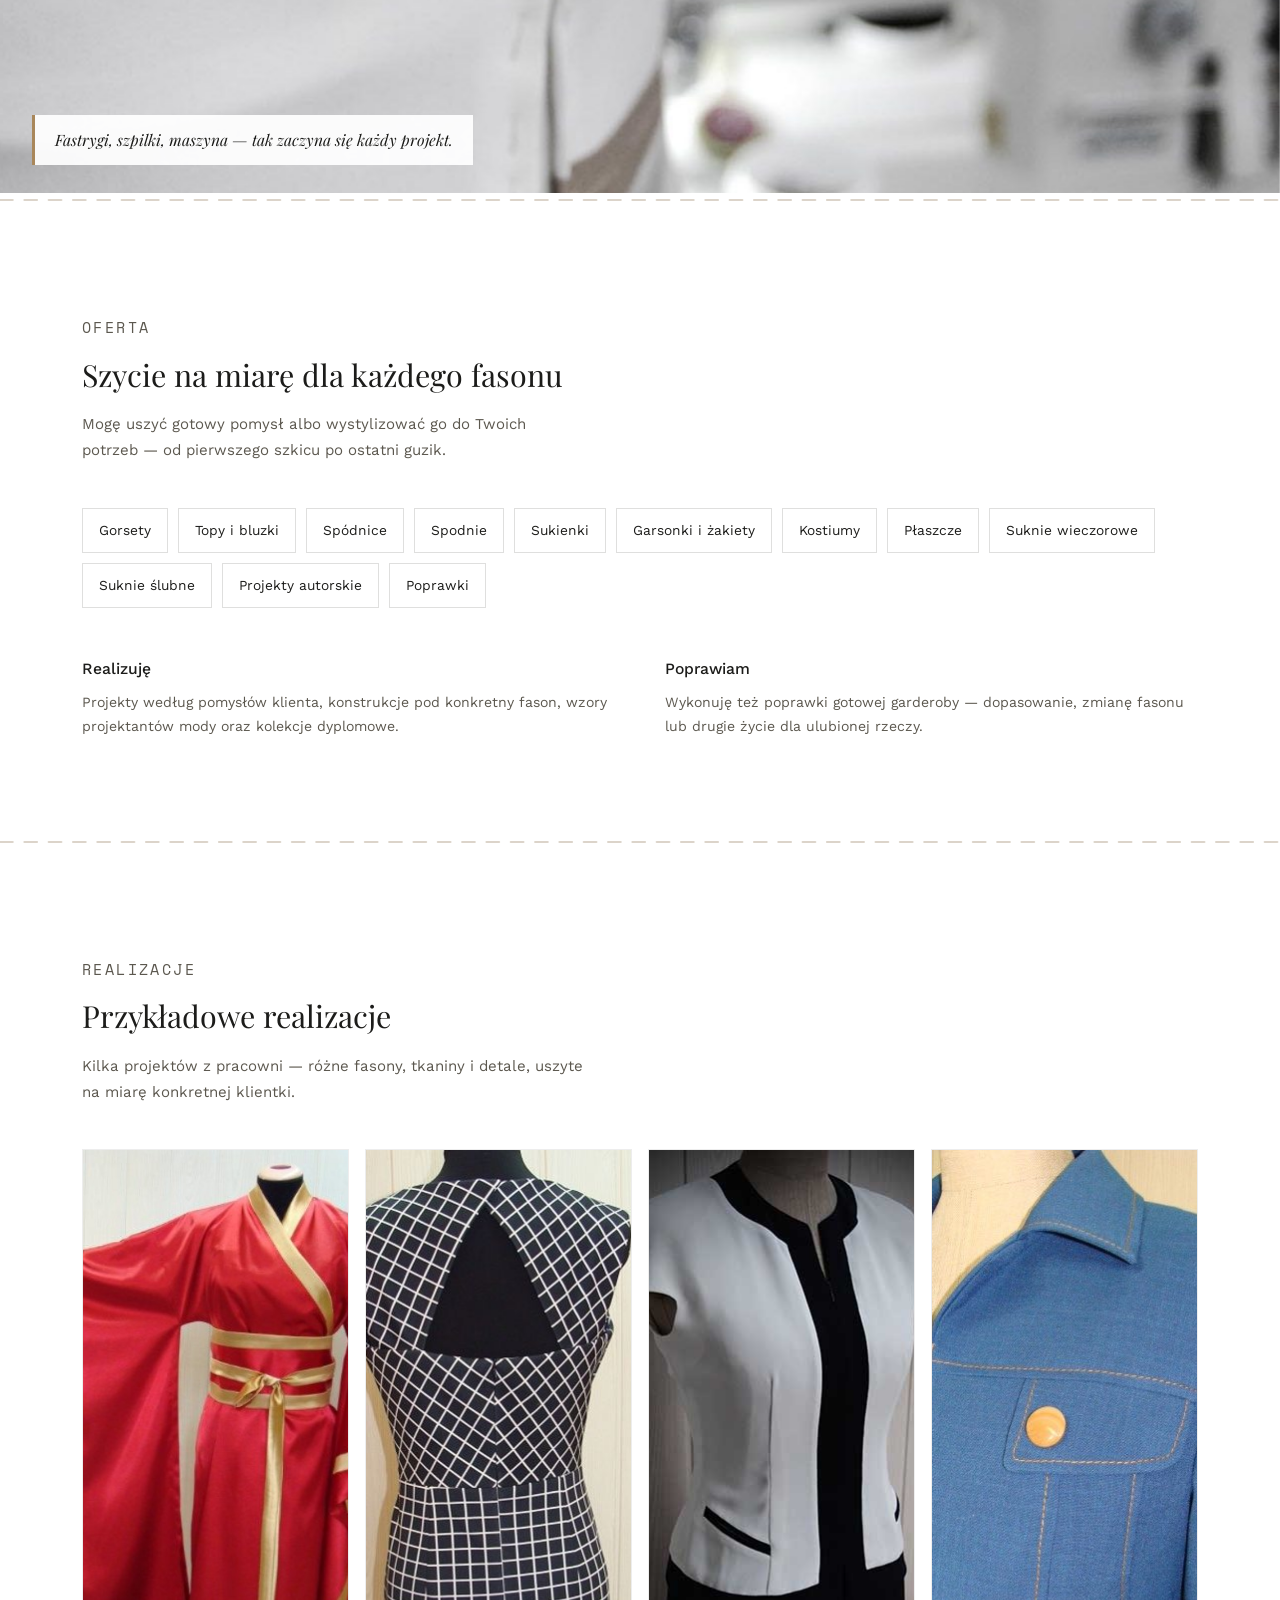
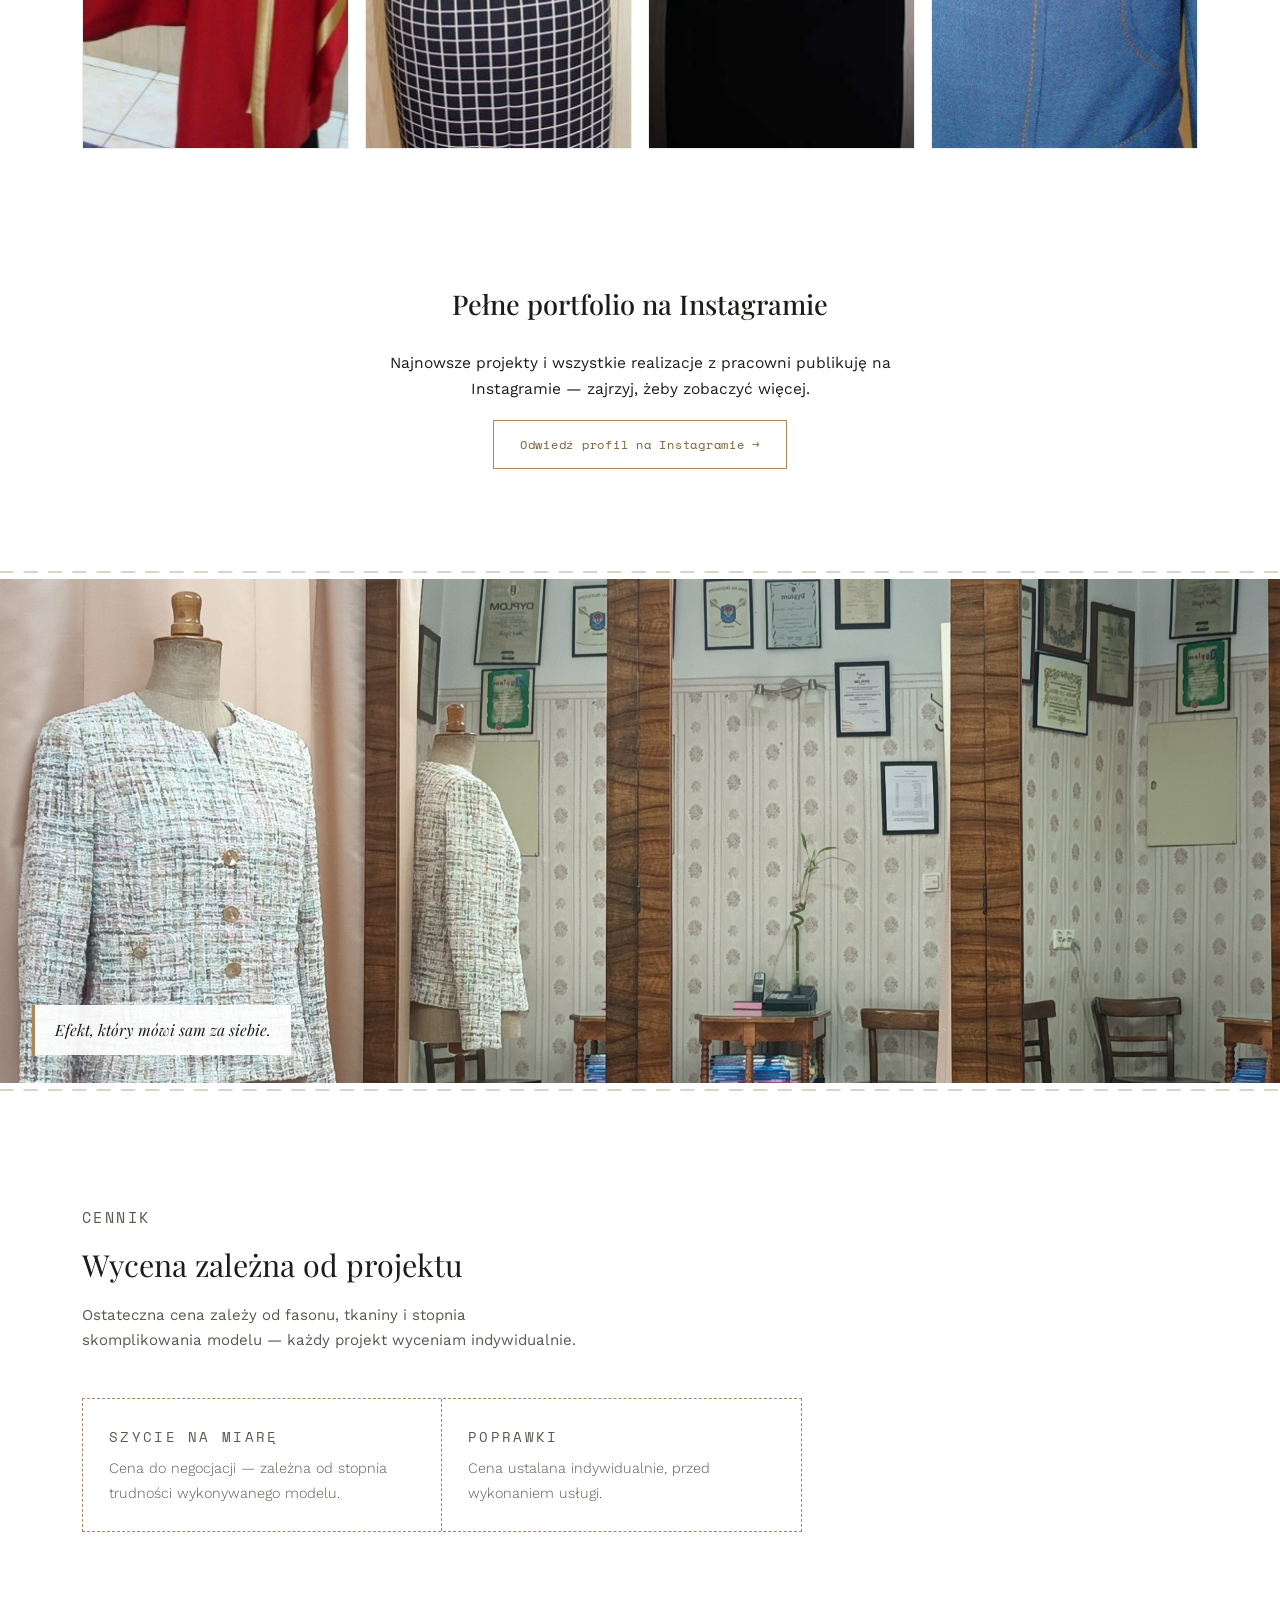
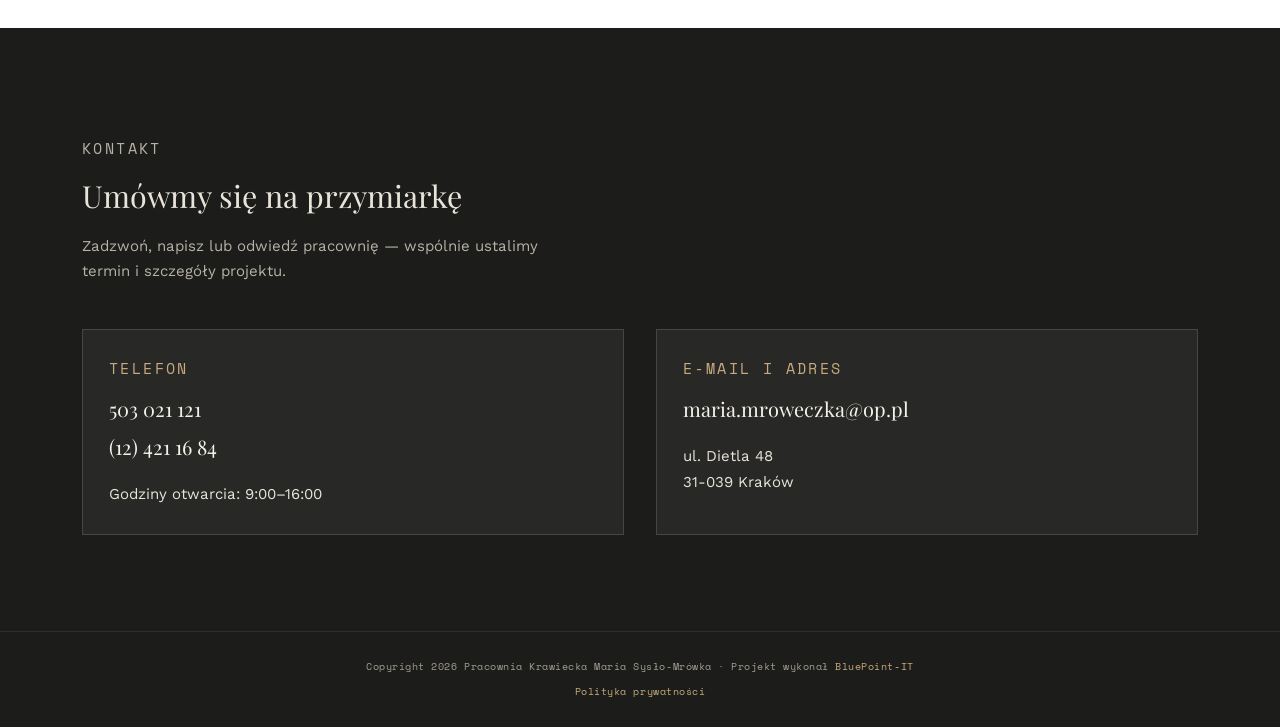
==== commit 56d71eec: "Zamien dzielnik O pracowni/Mistrzyni na zdjecie szyldu i wejscia" ====
--- a/index.html
+++ b/index.html
@@ -76,8 +76,8 @@
   <div class="stitch dark reveal"><svg preserveAspectRatio="none" viewBox="0 0 1000 14"><path d="M0,7 L1000,7"/></svg></div>
 
   <div class="section-divider-photo reveal">
-    <img src="images/numer6.jpg" alt="Przymiarka sukni w pracowni krawieckiej" loading="lazy" width="1920" height="1200">
-    <p class="divider-caption">Dopasowanie, które decyduje o wszystkim.</p>
+    <img src="images/storefront.jpg" alt="Szyld i wejście do pracowni krawieckiej przy ul. Dietla 48" loading="lazy" width="4000" height="2250">
+    <p class="divider-caption">Tu nas znajdziesz — ul. Dietla 48.</p>
   </div>
 
   <div class="stitch dark reveal"><svg preserveAspectRatio="none" viewBox="0 0 1000 14"><path d="M0,7 L1000,7"/></svg></div>
--- a/styles.css
+++ b/styles.css
@@ -187,9 +187,12 @@
 /* ---------- MARIA ---------- */
 #maria{background:var(--white);color:var(--ink);}
 .maria-grid{display:grid;grid-template-columns:0.9fr 1.1fr;gap:64px;align-items:center;}
-.maria-portrait-col img{
-  width:100%;max-width:220px;aspect-ratio:2/3;object-fit:cover;object-position:center 15%;
+.maria-portrait-frame{
+  width:300px;max-width:100%;aspect-ratio:2/3;overflow:hidden;
   margin-bottom:26px;border:1px solid rgba(28,28,26,0.1);
+}
+.maria-portrait-frame img{
+  width:100%;height:100%;object-fit:cover;object-position:center 15%;display:block;
 }
 .quote{
   font-family:'Playfair Display',serif;font-style:italic;font-weight:400;font-size:clamp(1.3rem,2.1vw,1.7rem);
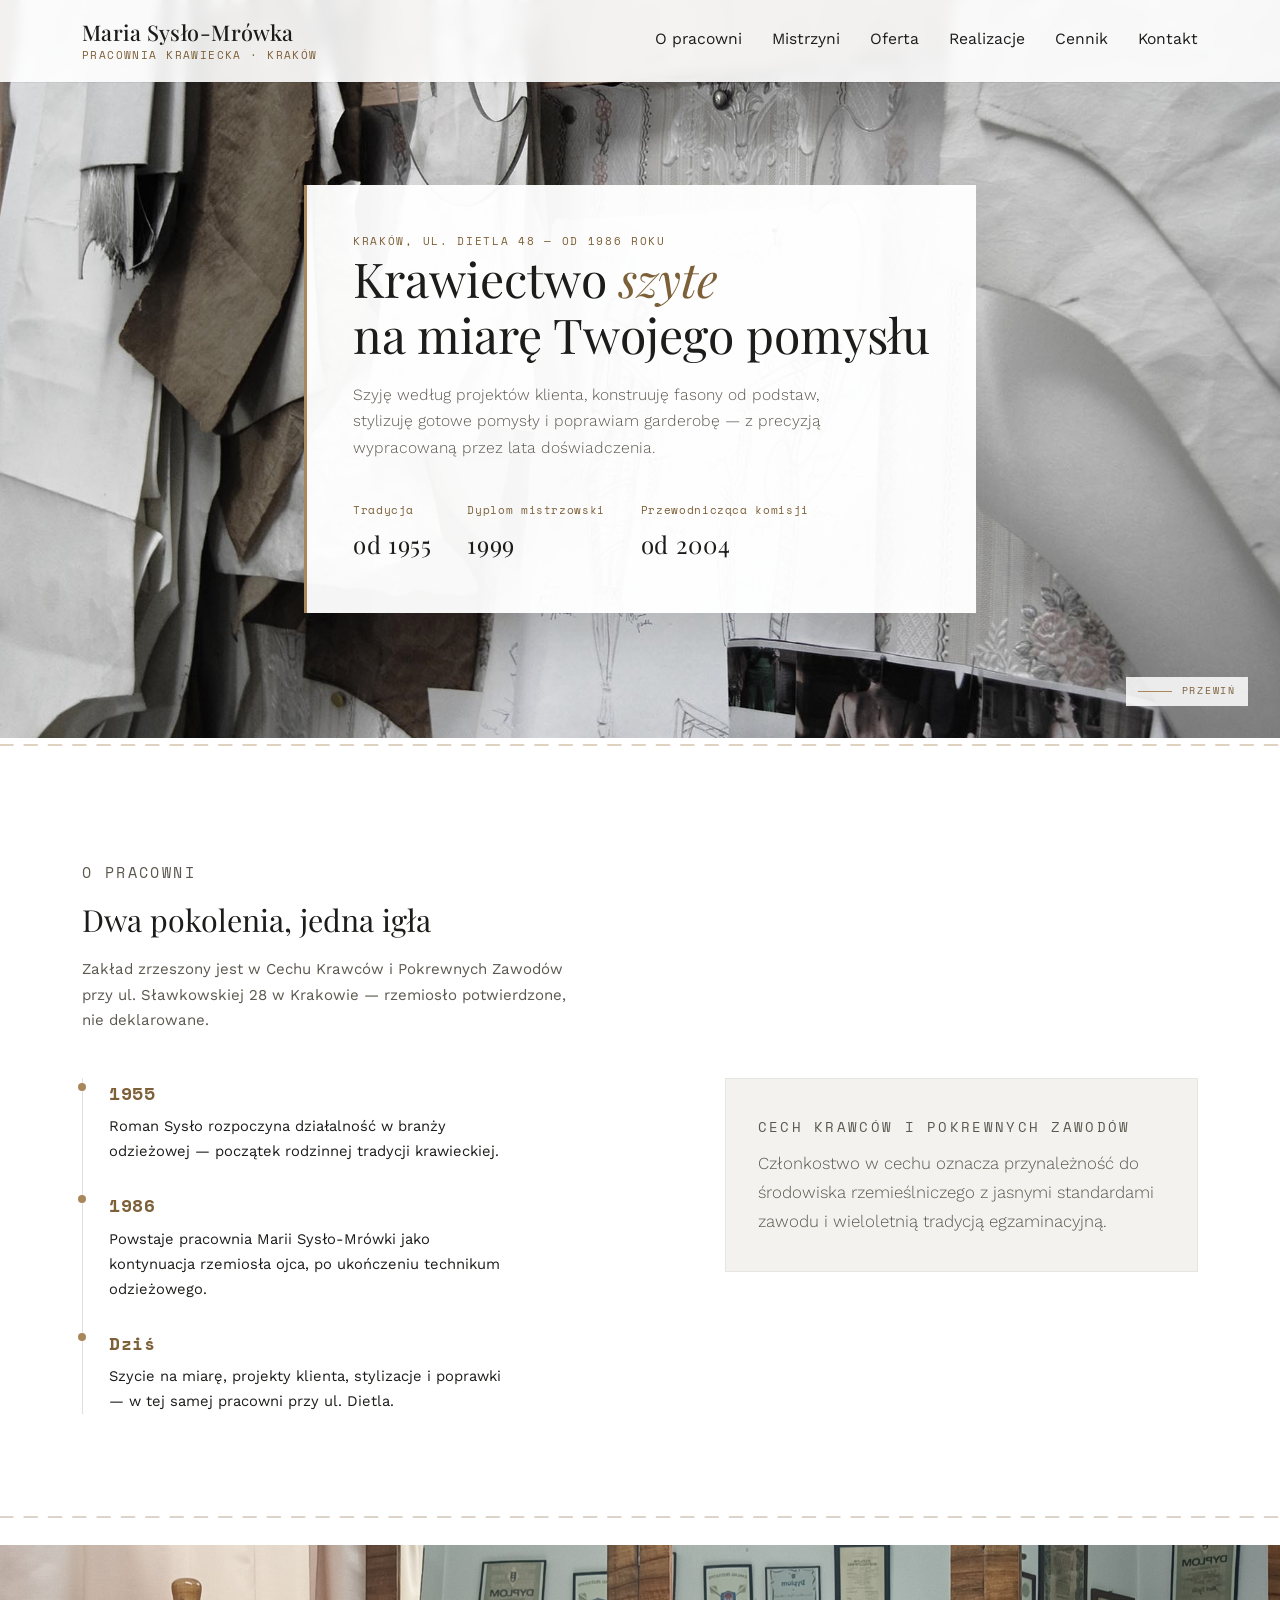
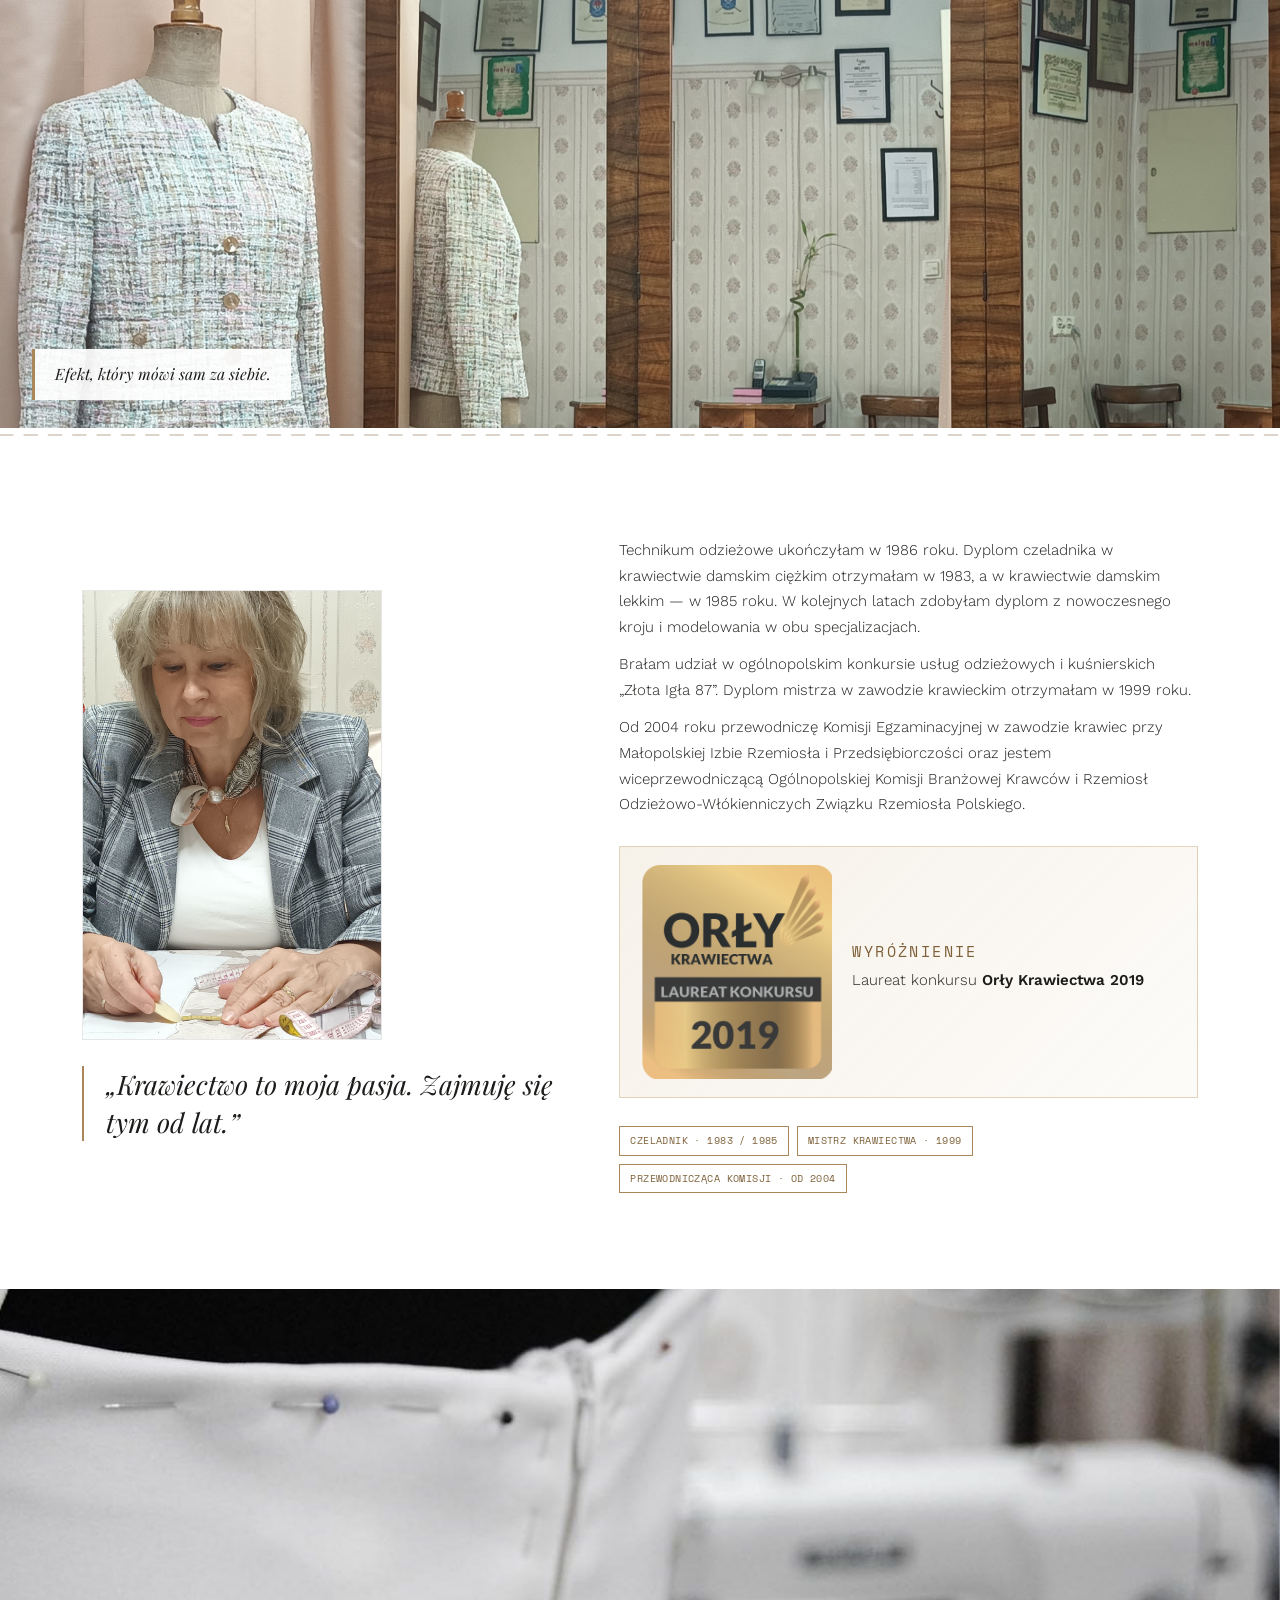
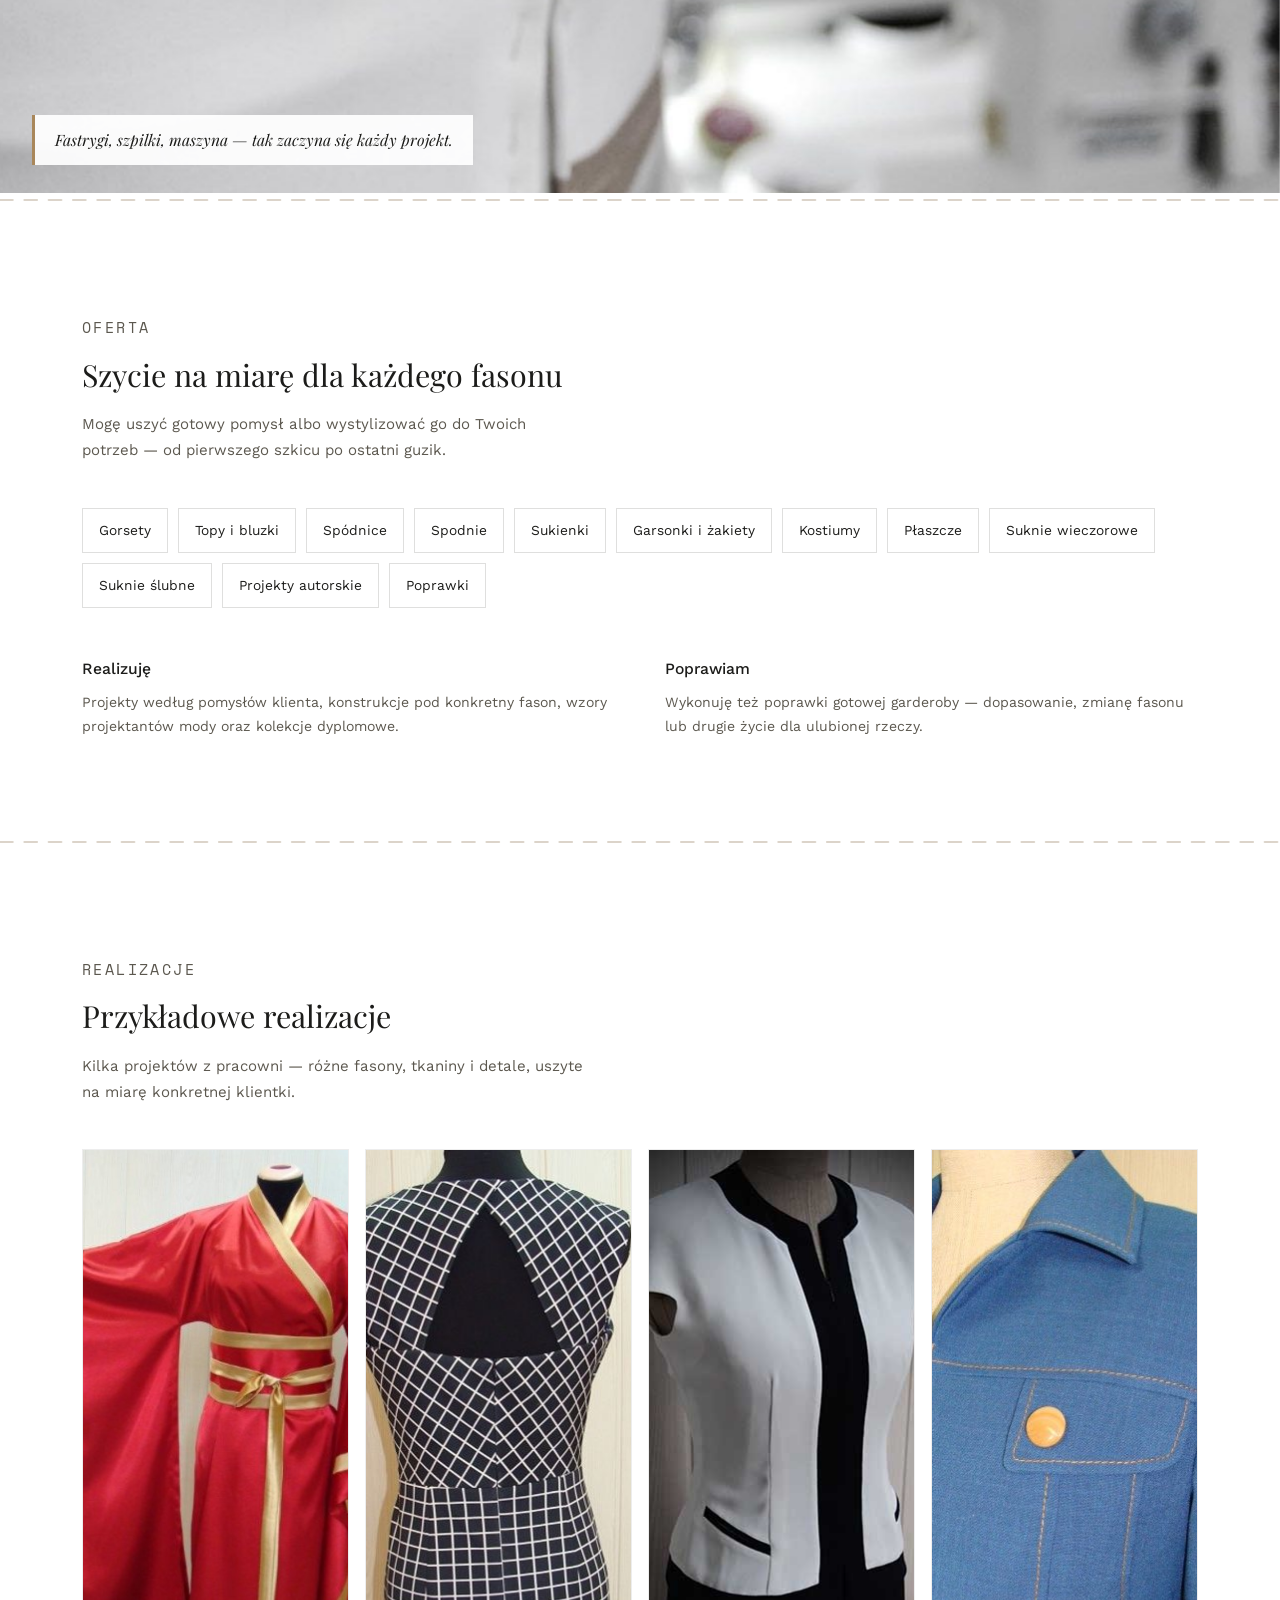
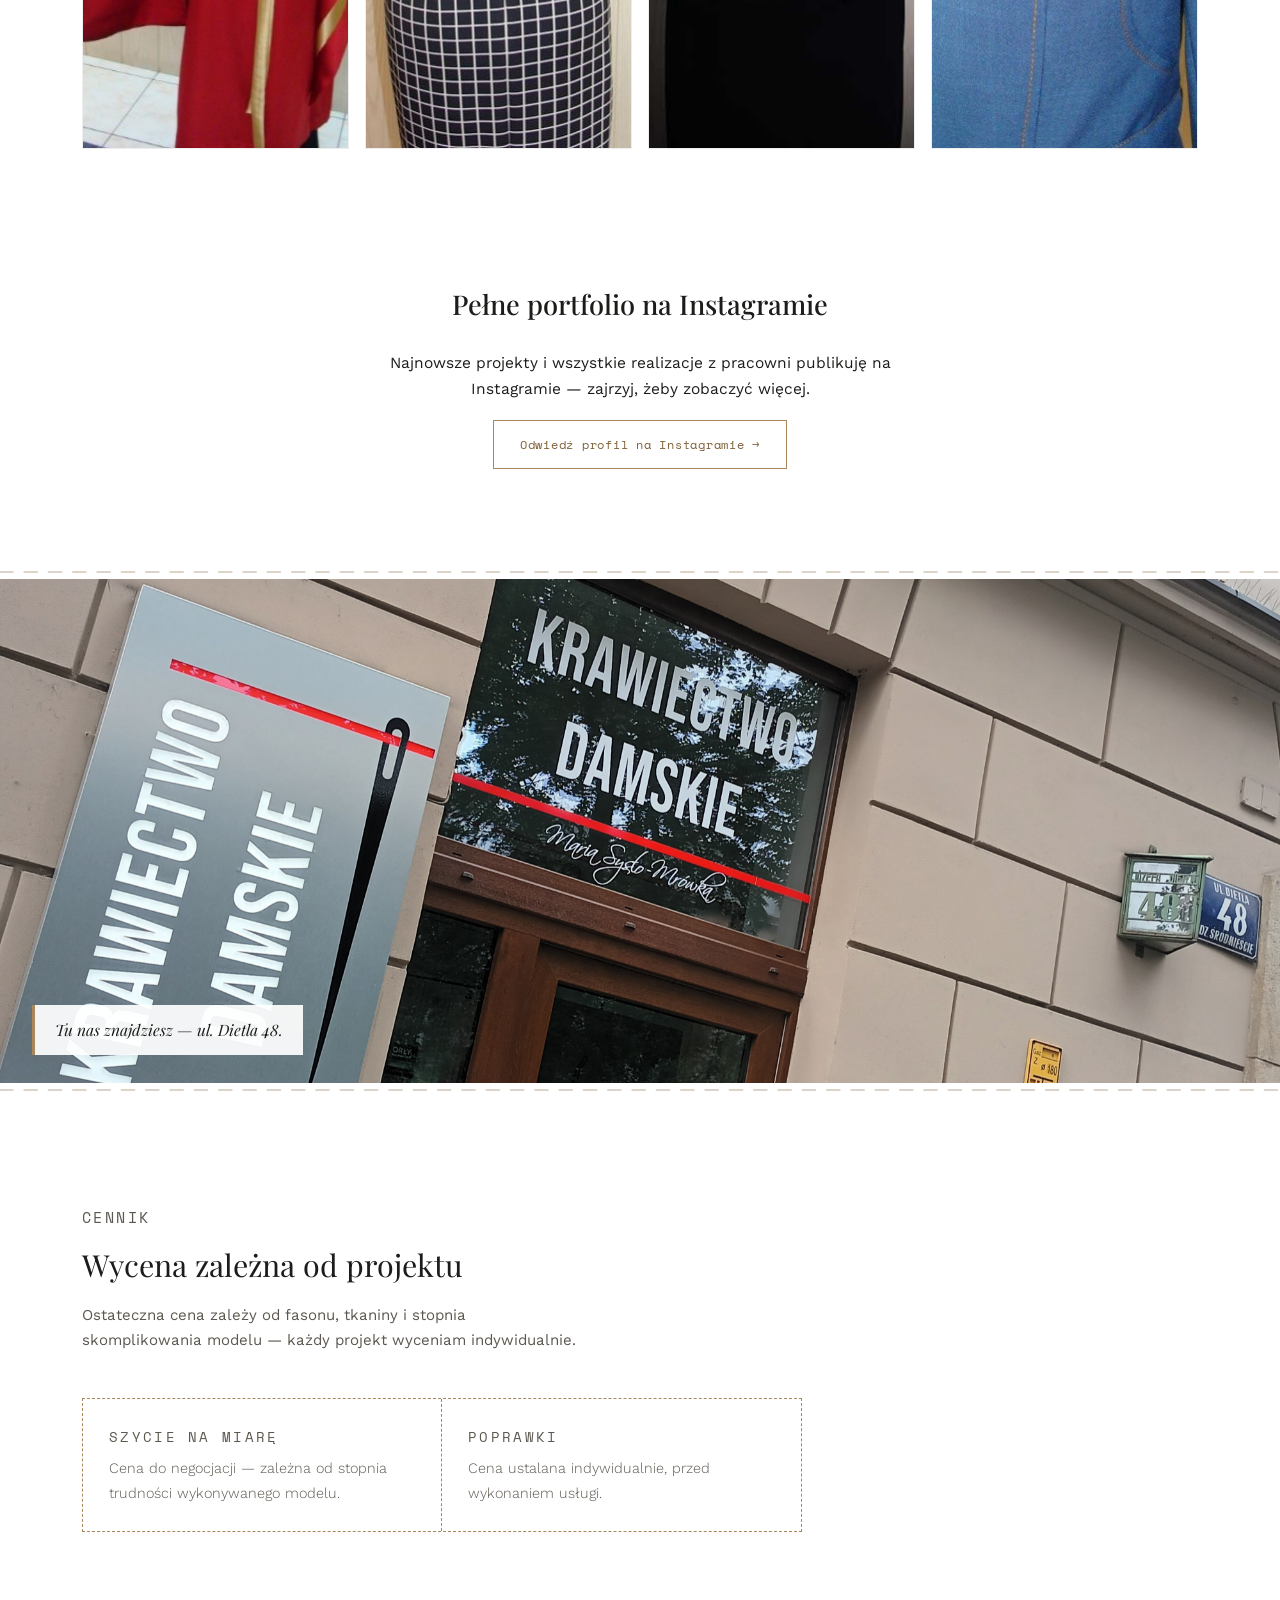
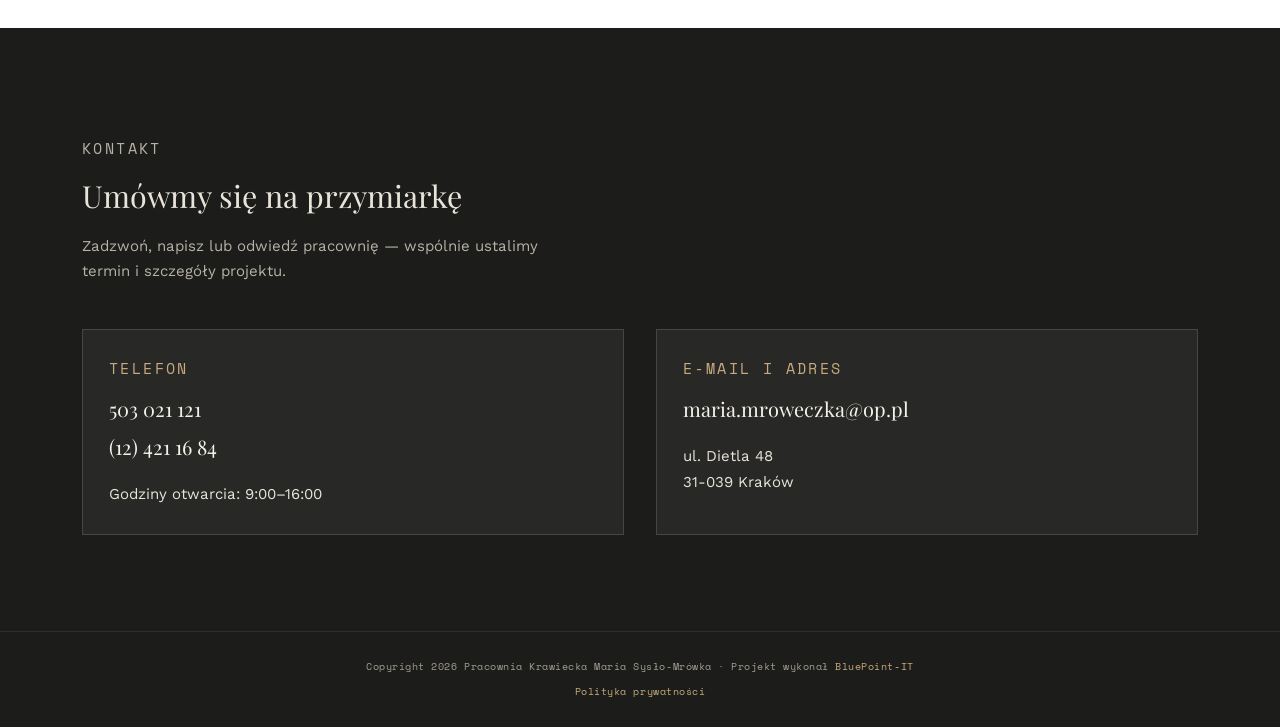
==== commit 42f4ffde: "Zamien kolejnosc dwoch dzielnikow zdjeciowych (zakiet i szyld)" ====
--- a/index.html
+++ b/index.html
@@ -76,8 +76,8 @@
   <div class="stitch dark reveal"><svg preserveAspectRatio="none" viewBox="0 0 1000 14"><path d="M0,7 L1000,7"/></svg></div>
 
   <div class="section-divider-photo reveal">
-    <img src="images/storefront.jpg" alt="Szyld i wejście do pracowni krawieckiej przy ul. Dietla 48" loading="lazy" width="4000" height="2250">
-    <p class="divider-caption">Tu nas znajdziesz — ul. Dietla 48.</p>
+    <img src="images/tweed-jacket.jpg" alt="Gotowy żakiet na manekinie w pracowni krawieckiej" loading="lazy" width="4000" height="2250">
+    <p class="divider-caption">Efekt, który mówi sam za siebie.</p>
   </div>
 
   <div class="stitch dark reveal"><svg preserveAspectRatio="none" viewBox="0 0 1000 14"><path d="M0,7 L1000,7"/></svg></div>
@@ -177,8 +177,8 @@
   <div class="stitch dark reveal"><svg preserveAspectRatio="none" viewBox="0 0 1000 14"><path d="M0,7 L1000,7"/></svg></div>
 
   <div class="section-divider-photo reveal">
-    <img src="images/tweed-jacket.jpg" alt="Gotowy żakiet na manekinie w pracowni krawieckiej" loading="lazy" width="4000" height="2250">
-    <p class="divider-caption">Efekt, który mówi sam za siebie.</p>
+    <img src="images/storefront.jpg" alt="Szyld i wejście do pracowni krawieckiej przy ul. Dietla 48" loading="lazy" width="4000" height="2250">
+    <p class="divider-caption">Tu nas znajdziesz — ul. Dietla 48.</p>
   </div>
 
   <div class="stitch dark reveal"><svg preserveAspectRatio="none" viewBox="0 0 1000 14"><path d="M0,7 L1000,7"/></svg></div>
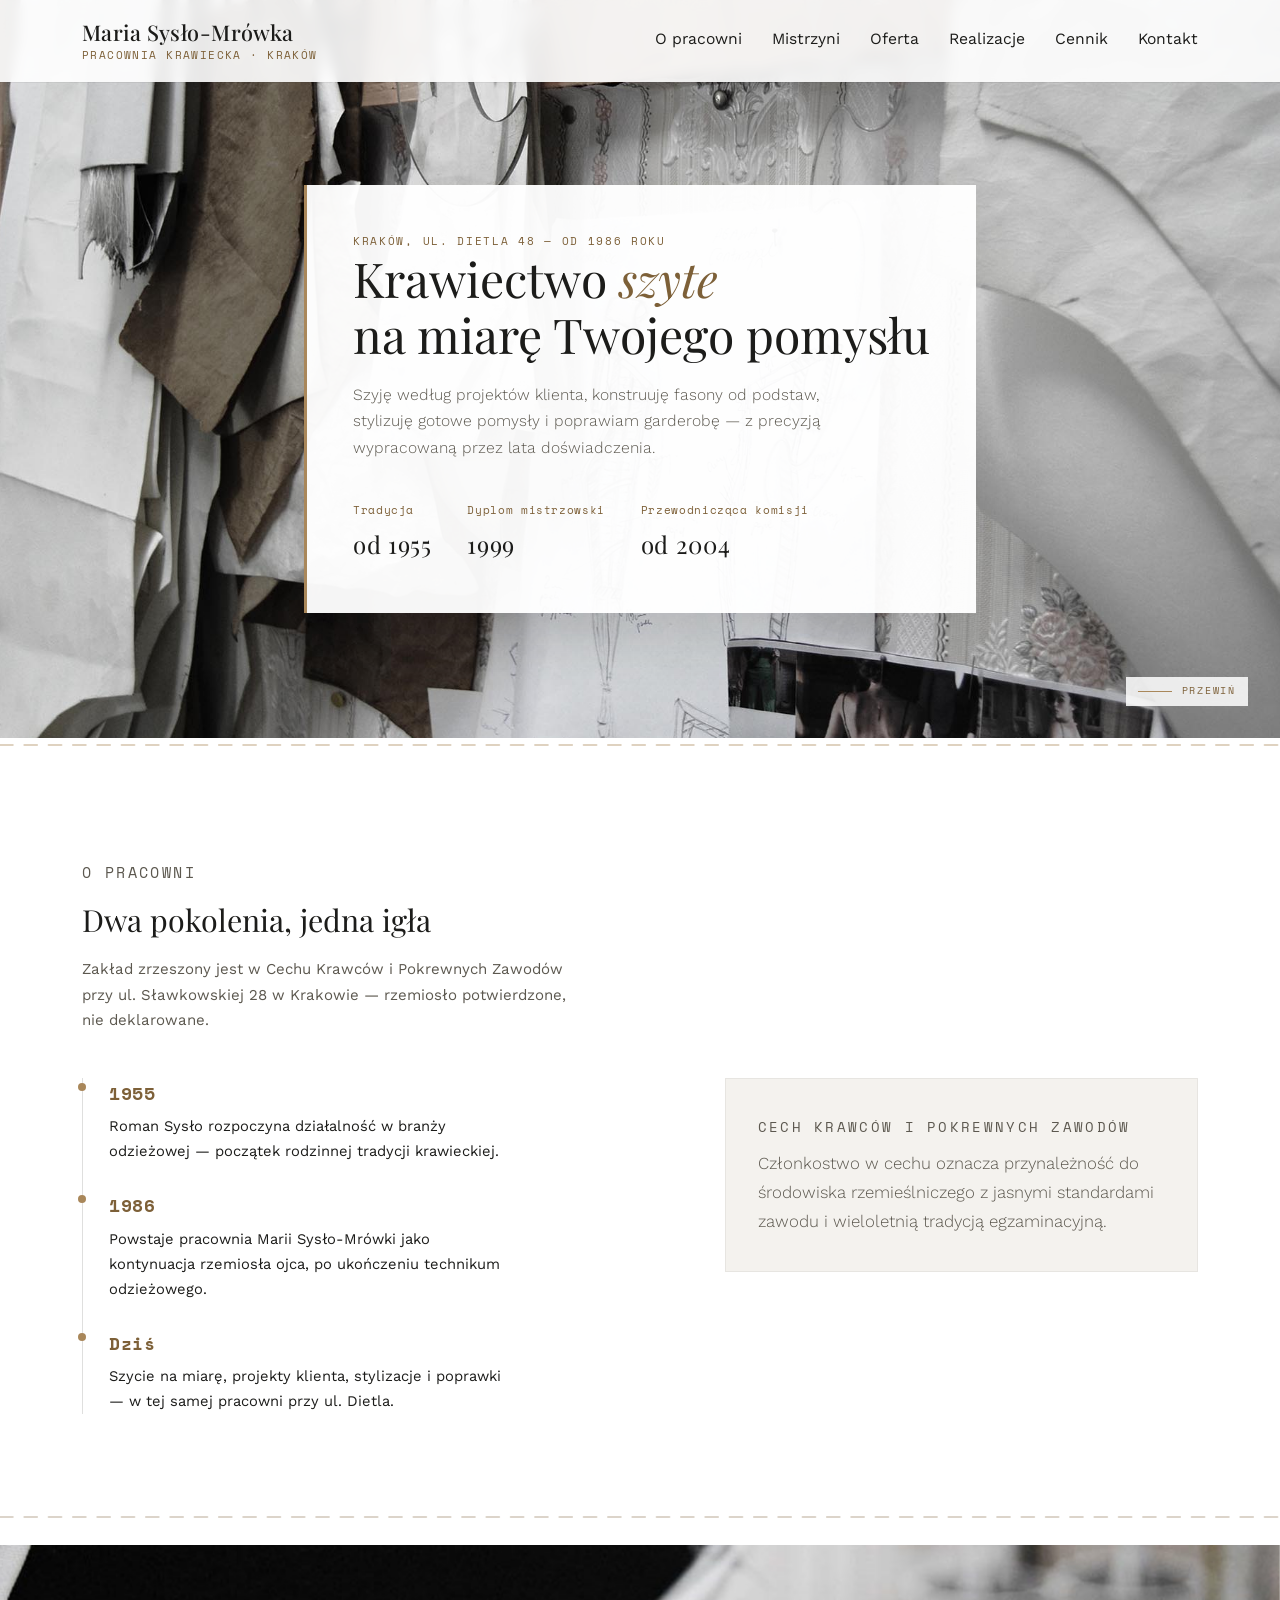
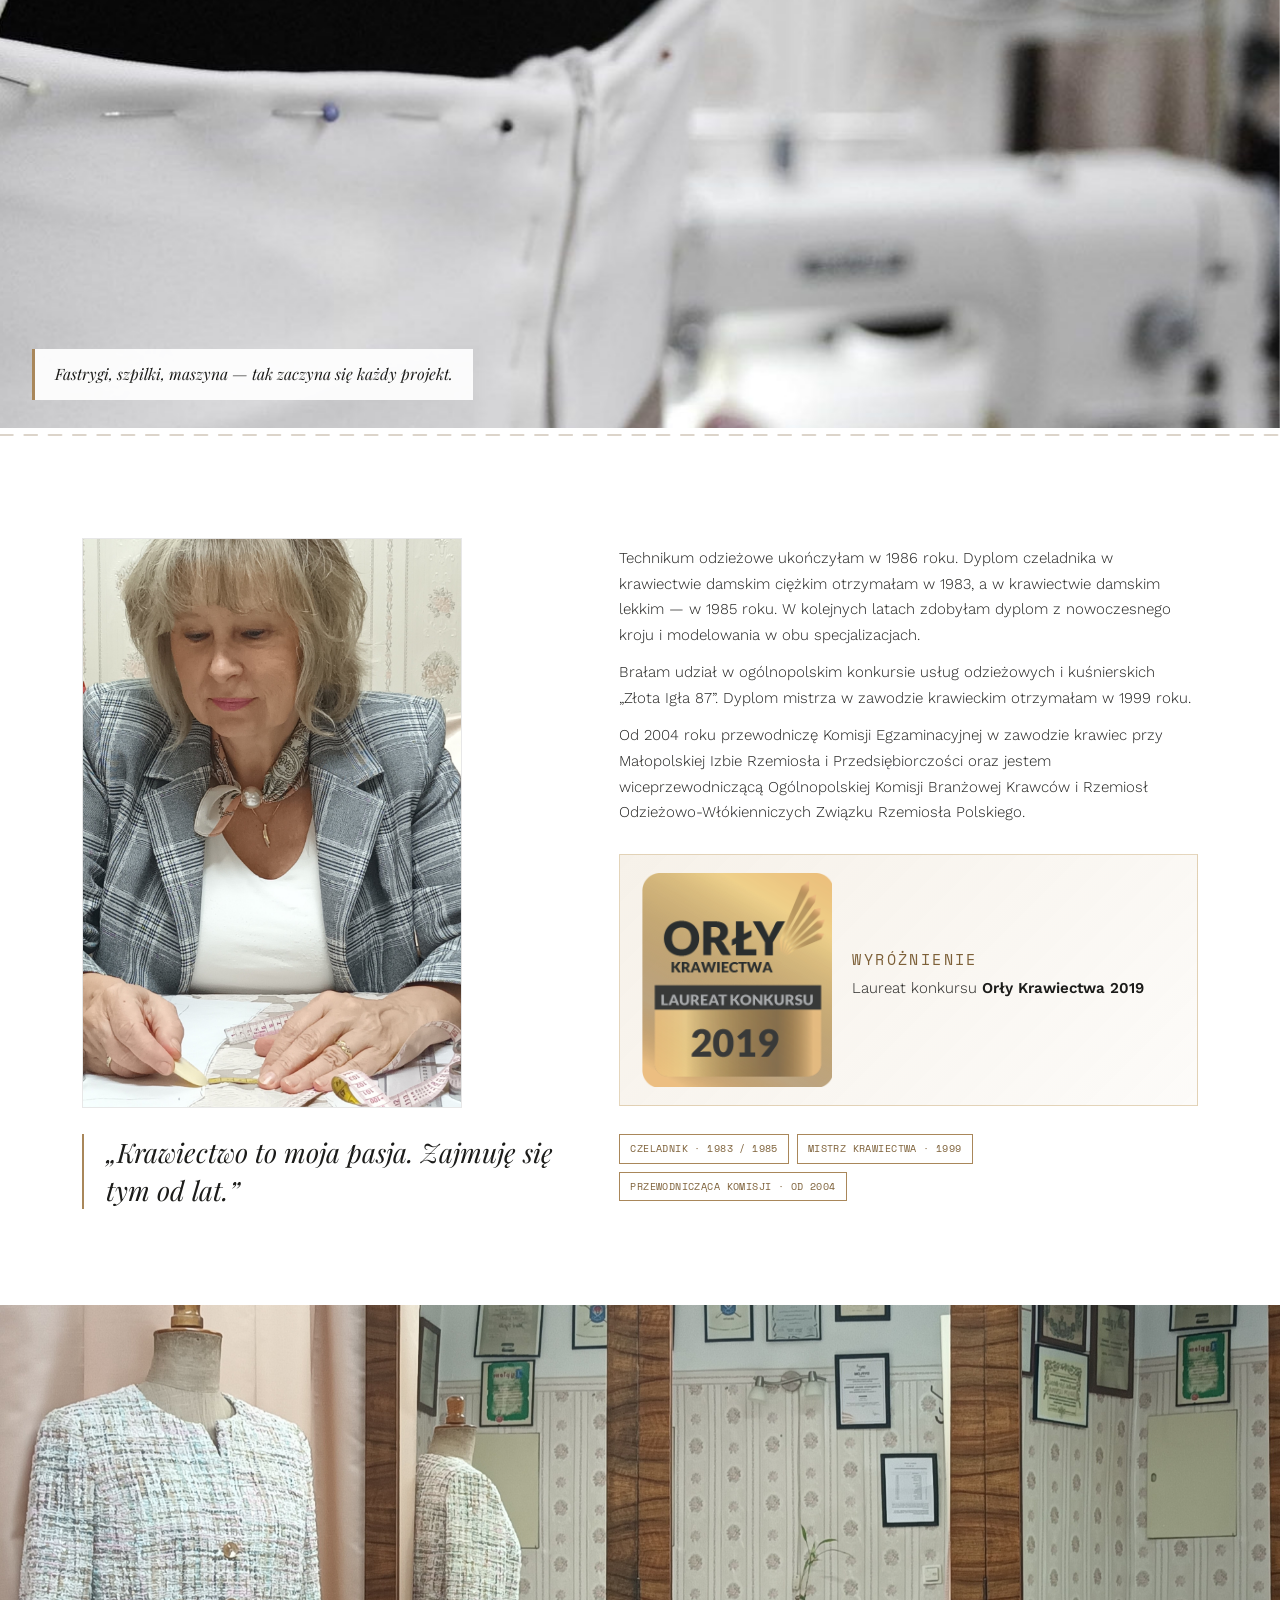
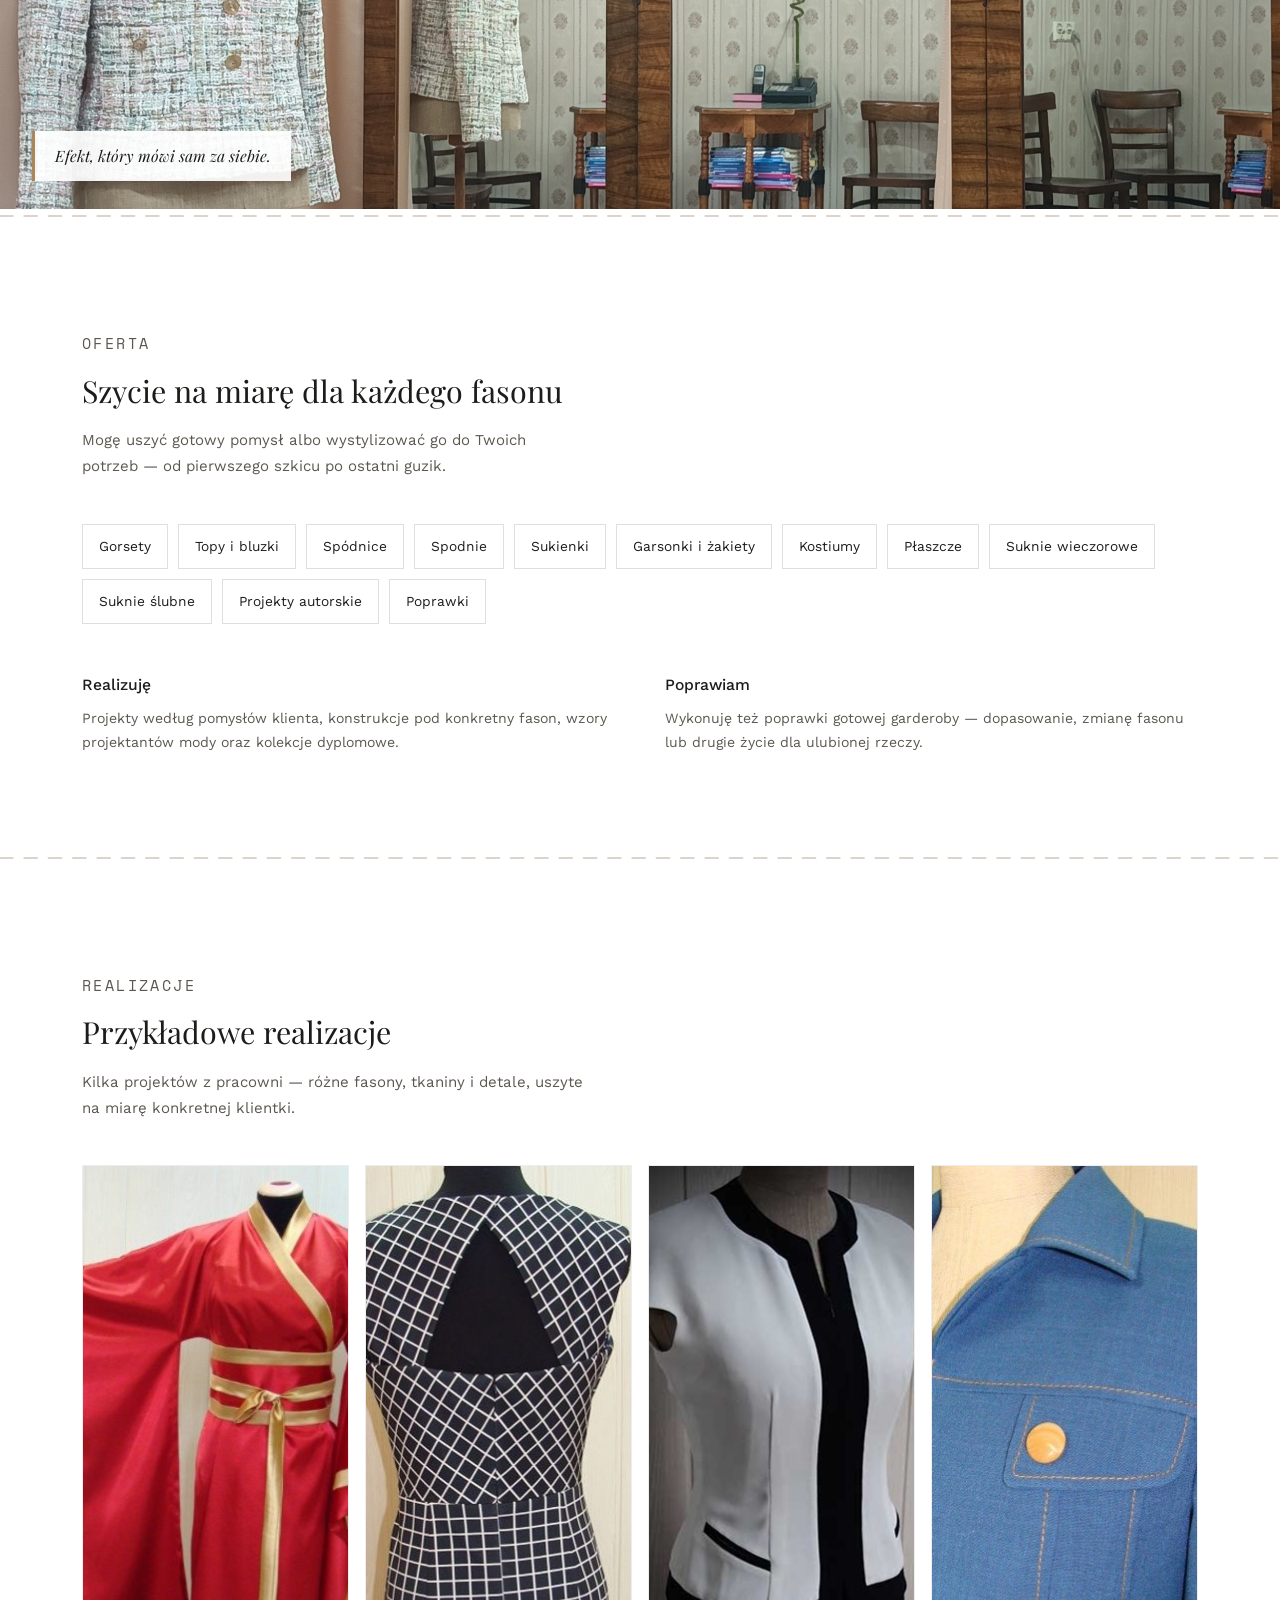
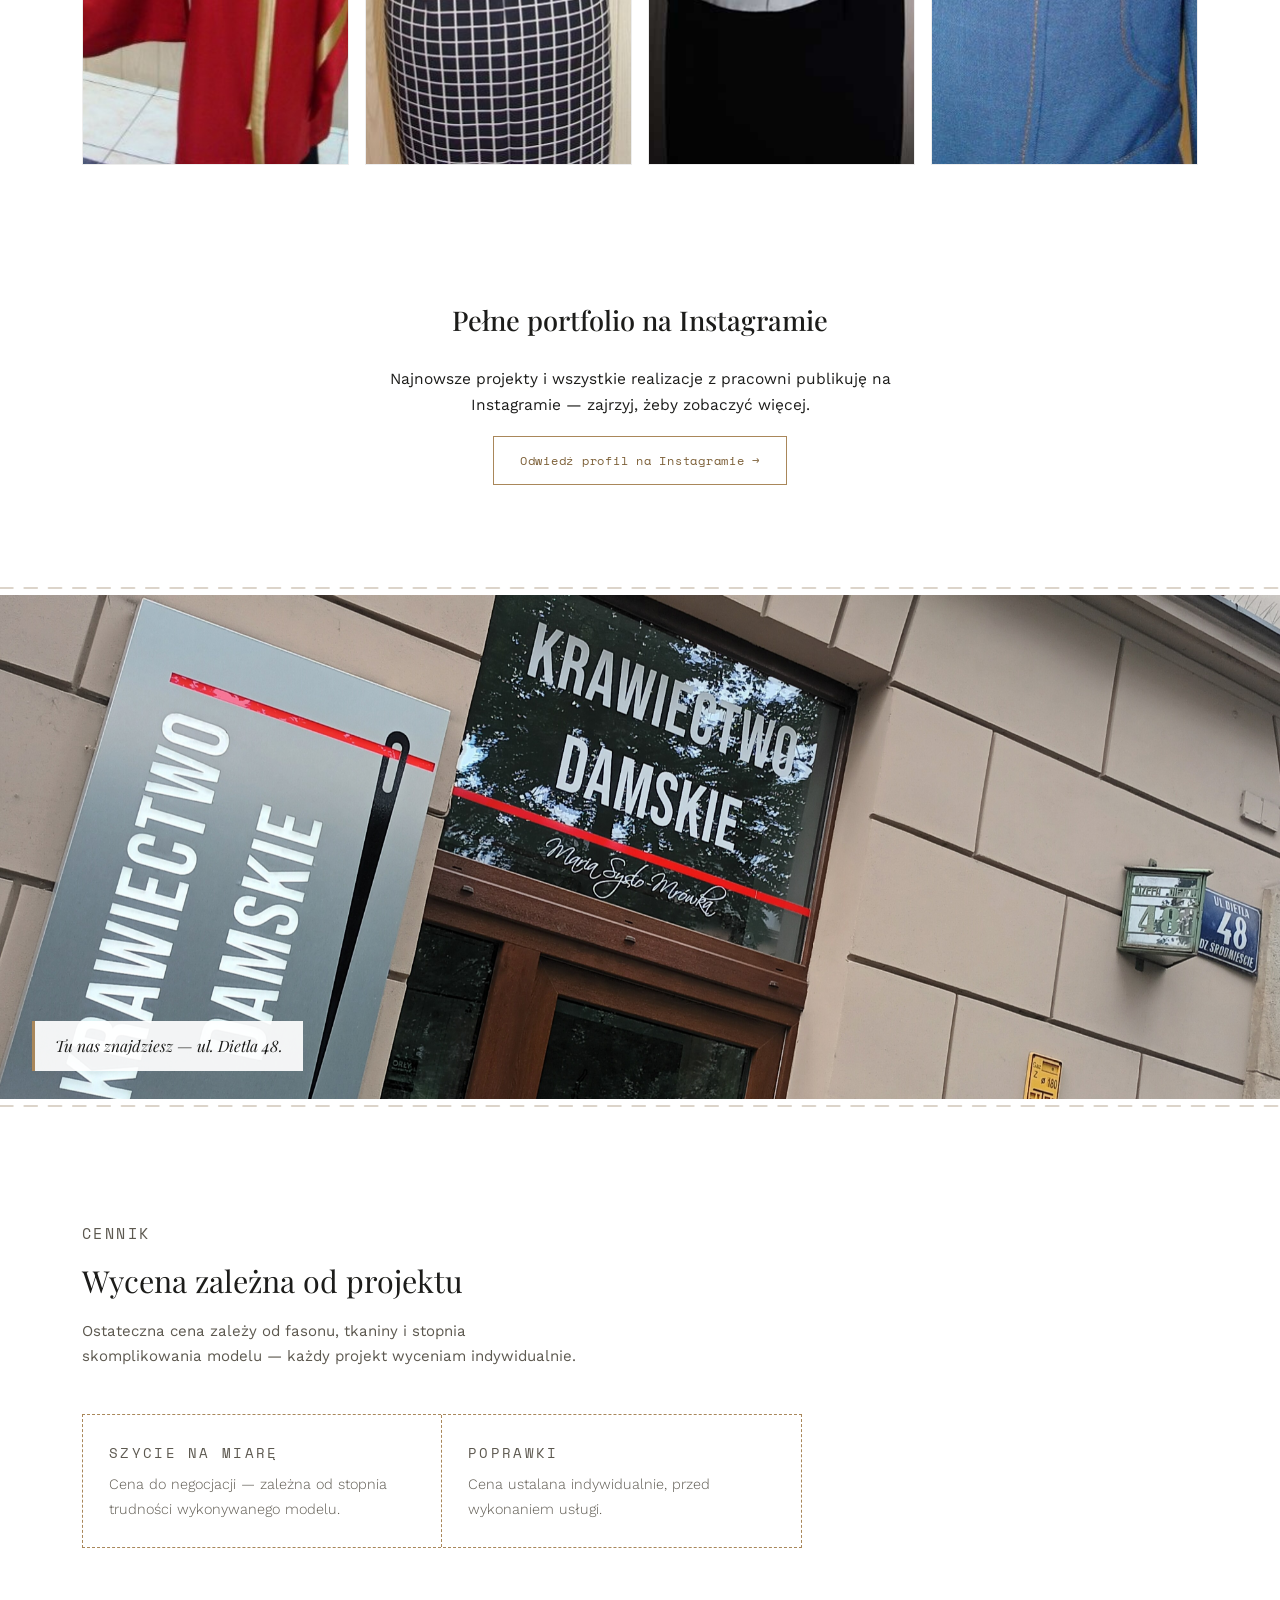
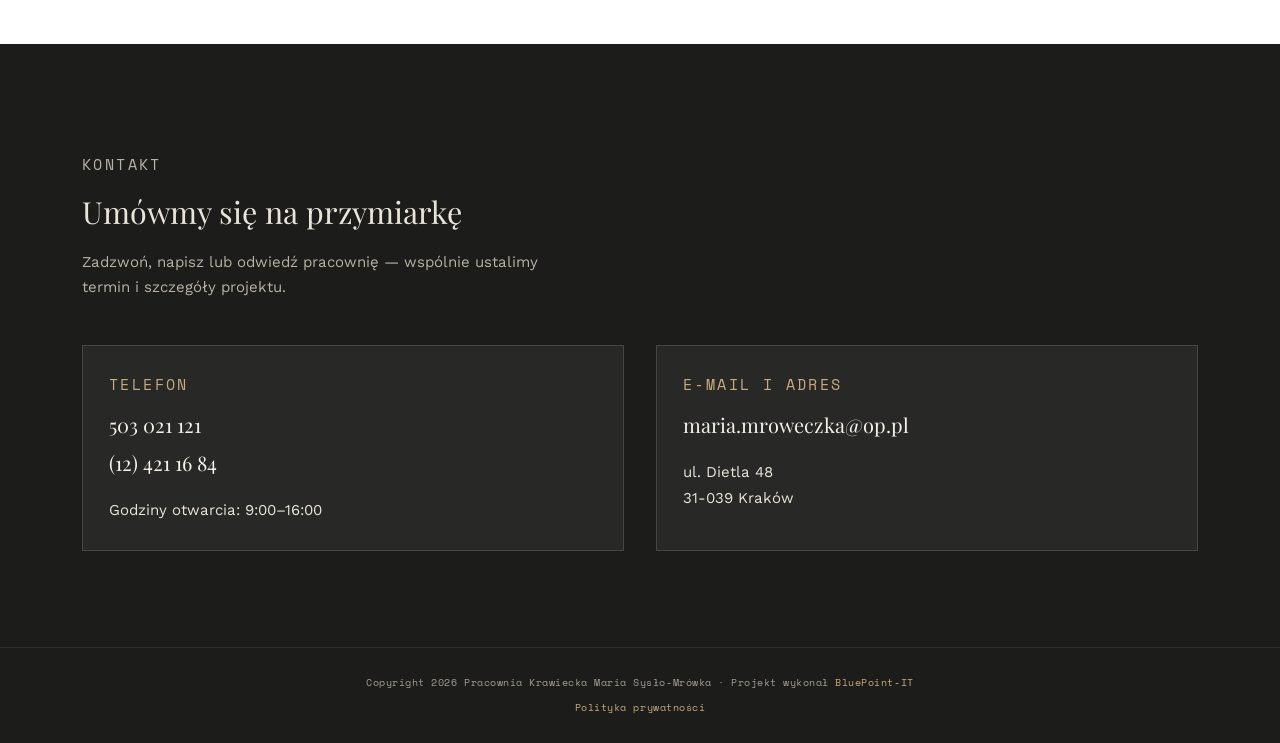
==== commit 76e5fc04: "Zamien kolejnosc dzielnikow: zakiet i fastrygi/maszyna" ====
--- a/index.html
+++ b/index.html
@@ -76,8 +76,8 @@
   <div class="stitch dark reveal"><svg preserveAspectRatio="none" viewBox="0 0 1000 14"><path d="M0,7 L1000,7"/></svg></div>
 
   <div class="section-divider-photo reveal">
-    <img src="images/tweed-jacket.jpg" alt="Gotowy żakiet na manekinie w pracowni krawieckiej" loading="lazy" width="4000" height="2250">
-    <p class="divider-caption">Efekt, który mówi sam za siebie.</p>
+    <img src="images/header-2.jpg" alt="Praca przy szyciu w pracowni krawieckiej" loading="lazy" width="1920" height="700">
+    <p class="divider-caption">Fastrygi, szpilki, maszyna — tak zaczyna się każdy projekt.</p>
   </div>
 
   <div class="stitch dark reveal"><svg preserveAspectRatio="none" viewBox="0 0 1000 14"><path d="M0,7 L1000,7"/></svg></div>
@@ -111,8 +111,8 @@
   </section>
 
   <div class="section-divider-photo reveal">
-    <img src="images/header-2.jpg" alt="Praca przy szyciu w pracowni krawieckiej" loading="lazy" width="1920" height="700">
-    <p class="divider-caption">Fastrygi, szpilki, maszyna — tak zaczyna się każdy projekt.</p>
+    <img src="images/tweed-jacket.jpg" alt="Gotowy żakiet na manekinie w pracowni krawieckiej" loading="lazy" width="4000" height="2250">
+    <p class="divider-caption">Efekt, który mówi sam za siebie.</p>
   </div>
 
   <div class="stitch dark reveal"><svg preserveAspectRatio="none" viewBox="0 0 1000 14"><path d="M0,7 L1000,7"/></svg></div>
--- a/styles.css
+++ b/styles.css
@@ -188,7 +188,7 @@
 #maria{background:var(--white);color:var(--ink);}
 .maria-grid{display:grid;grid-template-columns:0.9fr 1.1fr;gap:64px;align-items:center;}
 .maria-portrait-frame{
-  width:300px;max-width:100%;aspect-ratio:2/3;overflow:hidden;
+  width:380px;max-width:100%;aspect-ratio:2/3;overflow:hidden;
   margin-bottom:26px;border:1px solid rgba(28,28,26,0.1);
 }
 .maria-portrait-frame img{
@@ -305,12 +305,12 @@
 .policy .updated{margin-top:-4px;}
 
 @media (max-width:900px){
-  .simple-grid{grid-template-columns:repeat(2,1fr);}
+  .simple-grid{grid-template-columns:1fr;}
   .section-divider-photo{height:38vh;min-height:220px;}
   .divider-caption{left:16px;right:16px;bottom:16px;font-size:0.86rem;padding:10px 16px;max-width:none;}
   .about-grid,.maria-grid,.oferta-cols,.contact-grid{grid-template-columns:1fr;}
   .hero-card{max-width:100%;padding:32px 26px;}
-  .award-badge{flex-direction:column;align-items:flex-start;text-align:left;}
+  .award-badge{flex-direction:column;align-items:center;text-align:center;}
   .editorial-block,.editorial-block.reverse{grid-template-columns:1fr;min-height:0;}
   .editorial-media,.editorial-block.reverse .editorial-media{order:1;}
   .editorial-text,.editorial-block.reverse .editorial-text{order:2;padding:28px 28px 40px;}
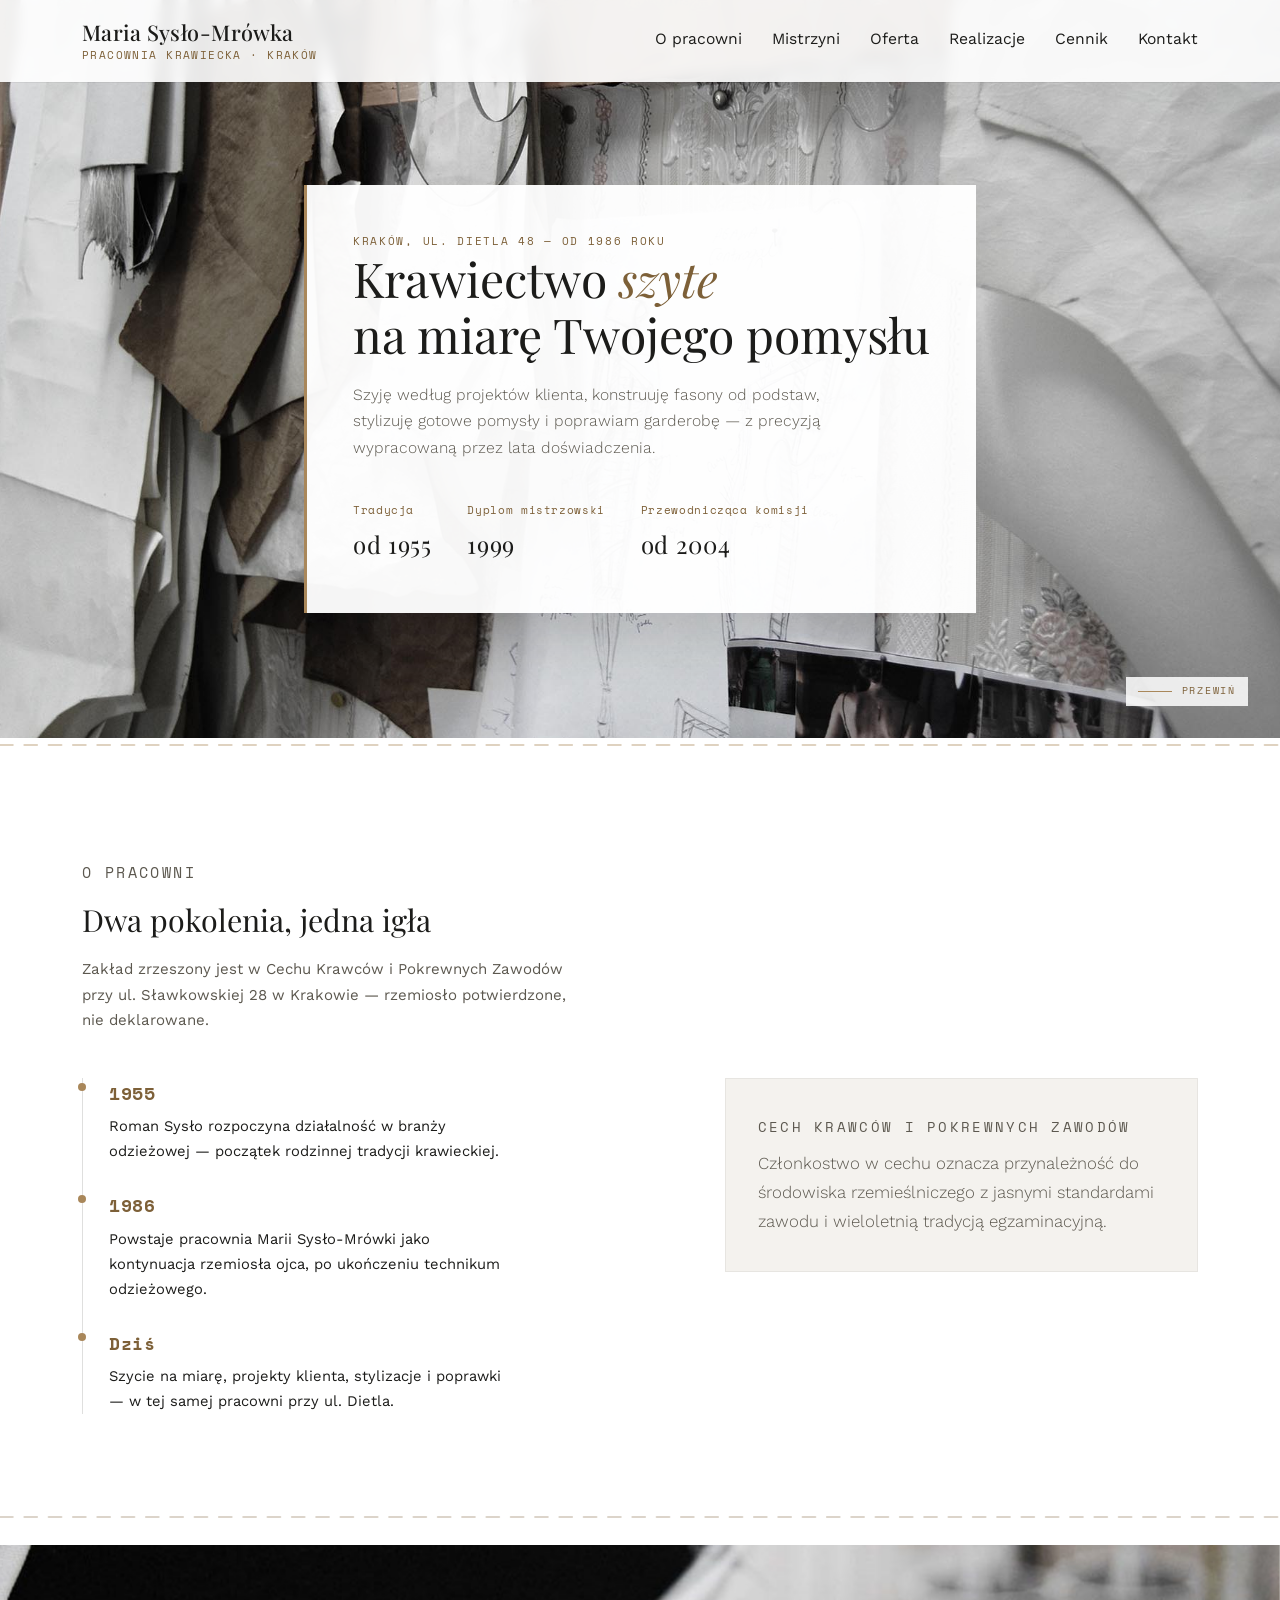
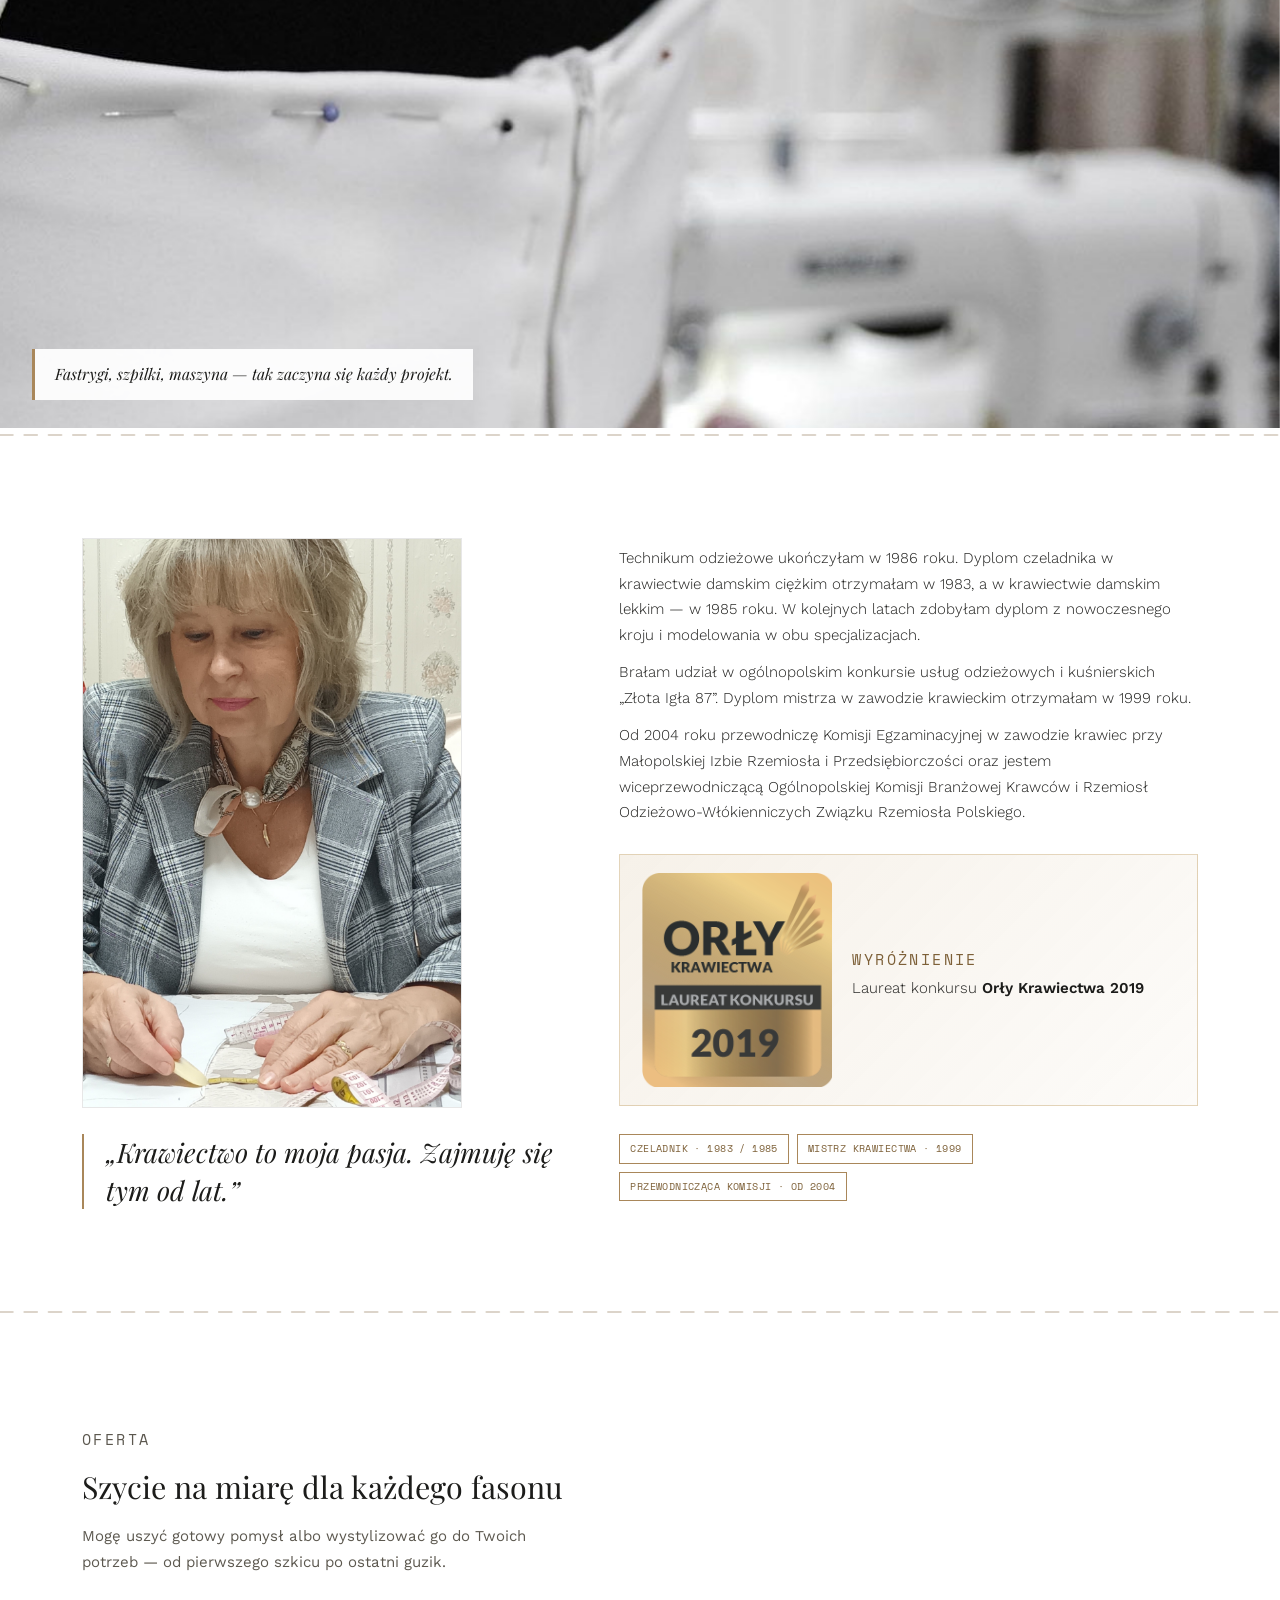
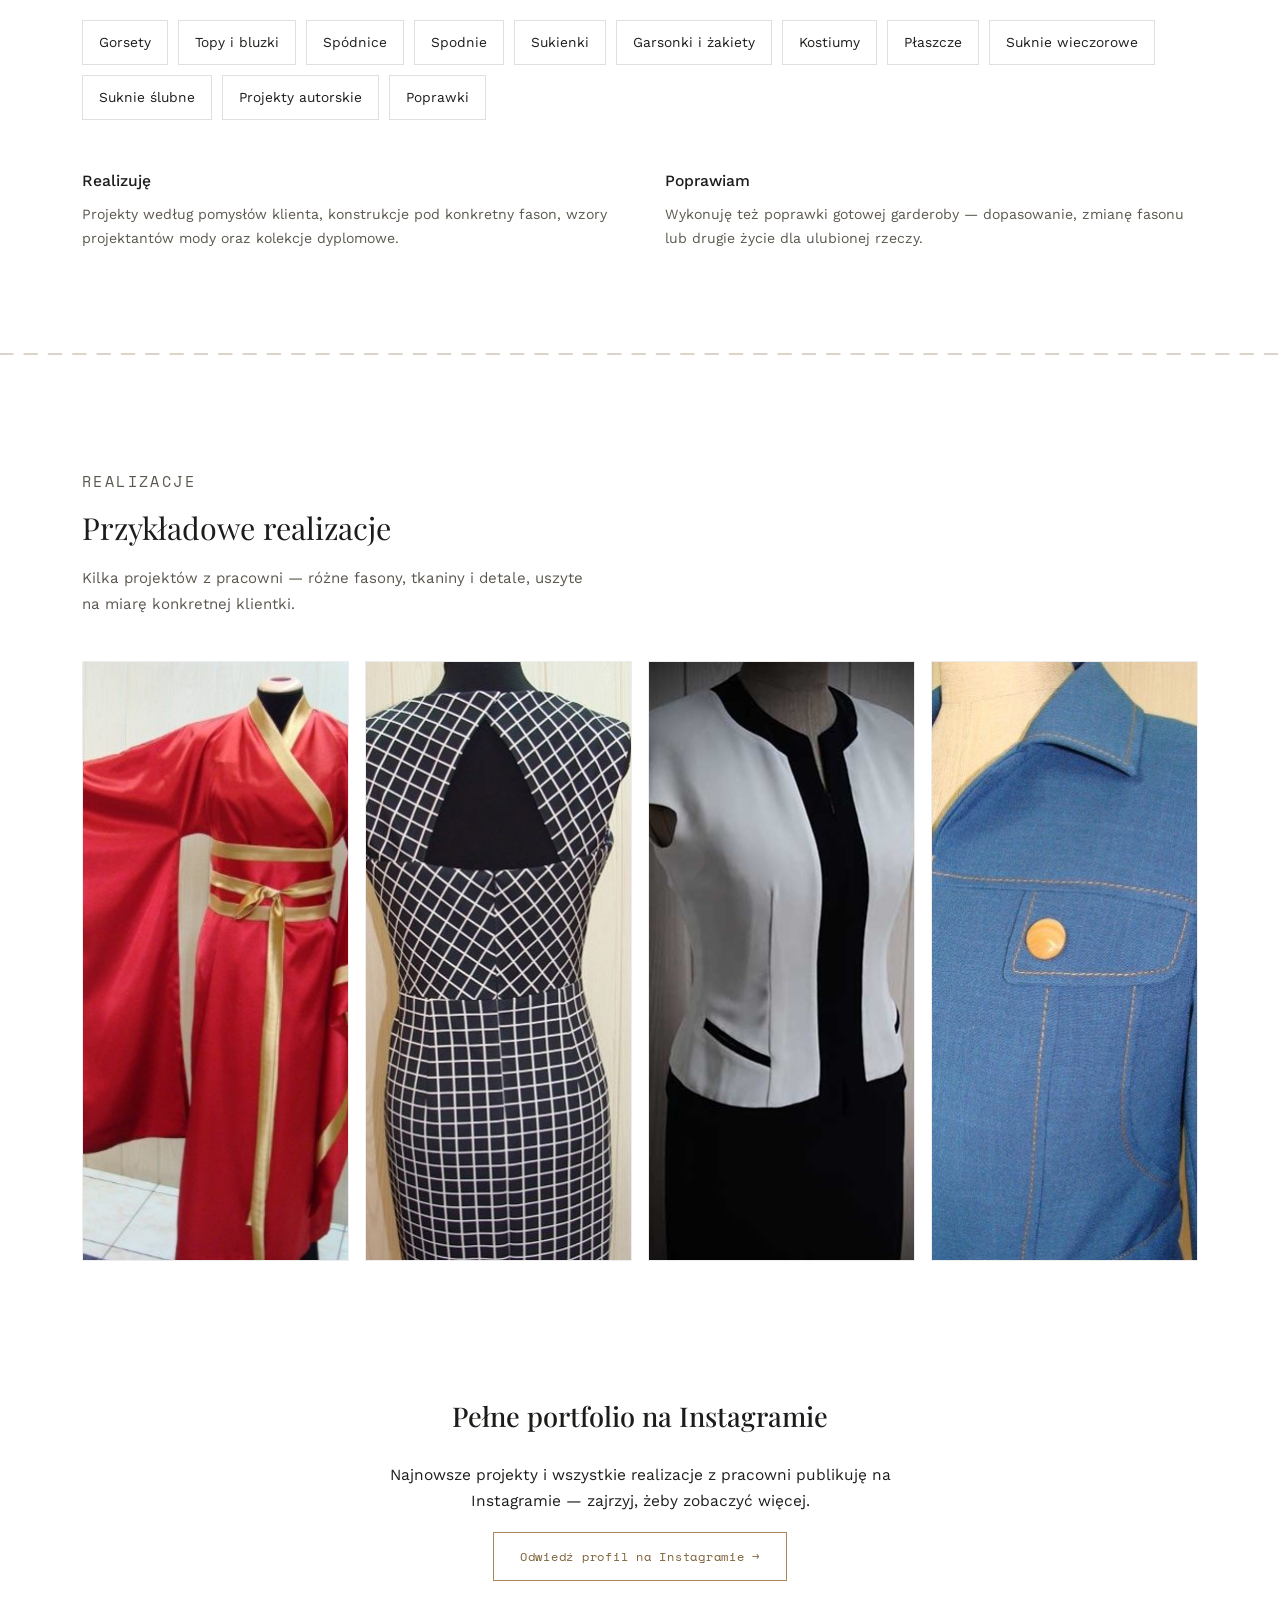
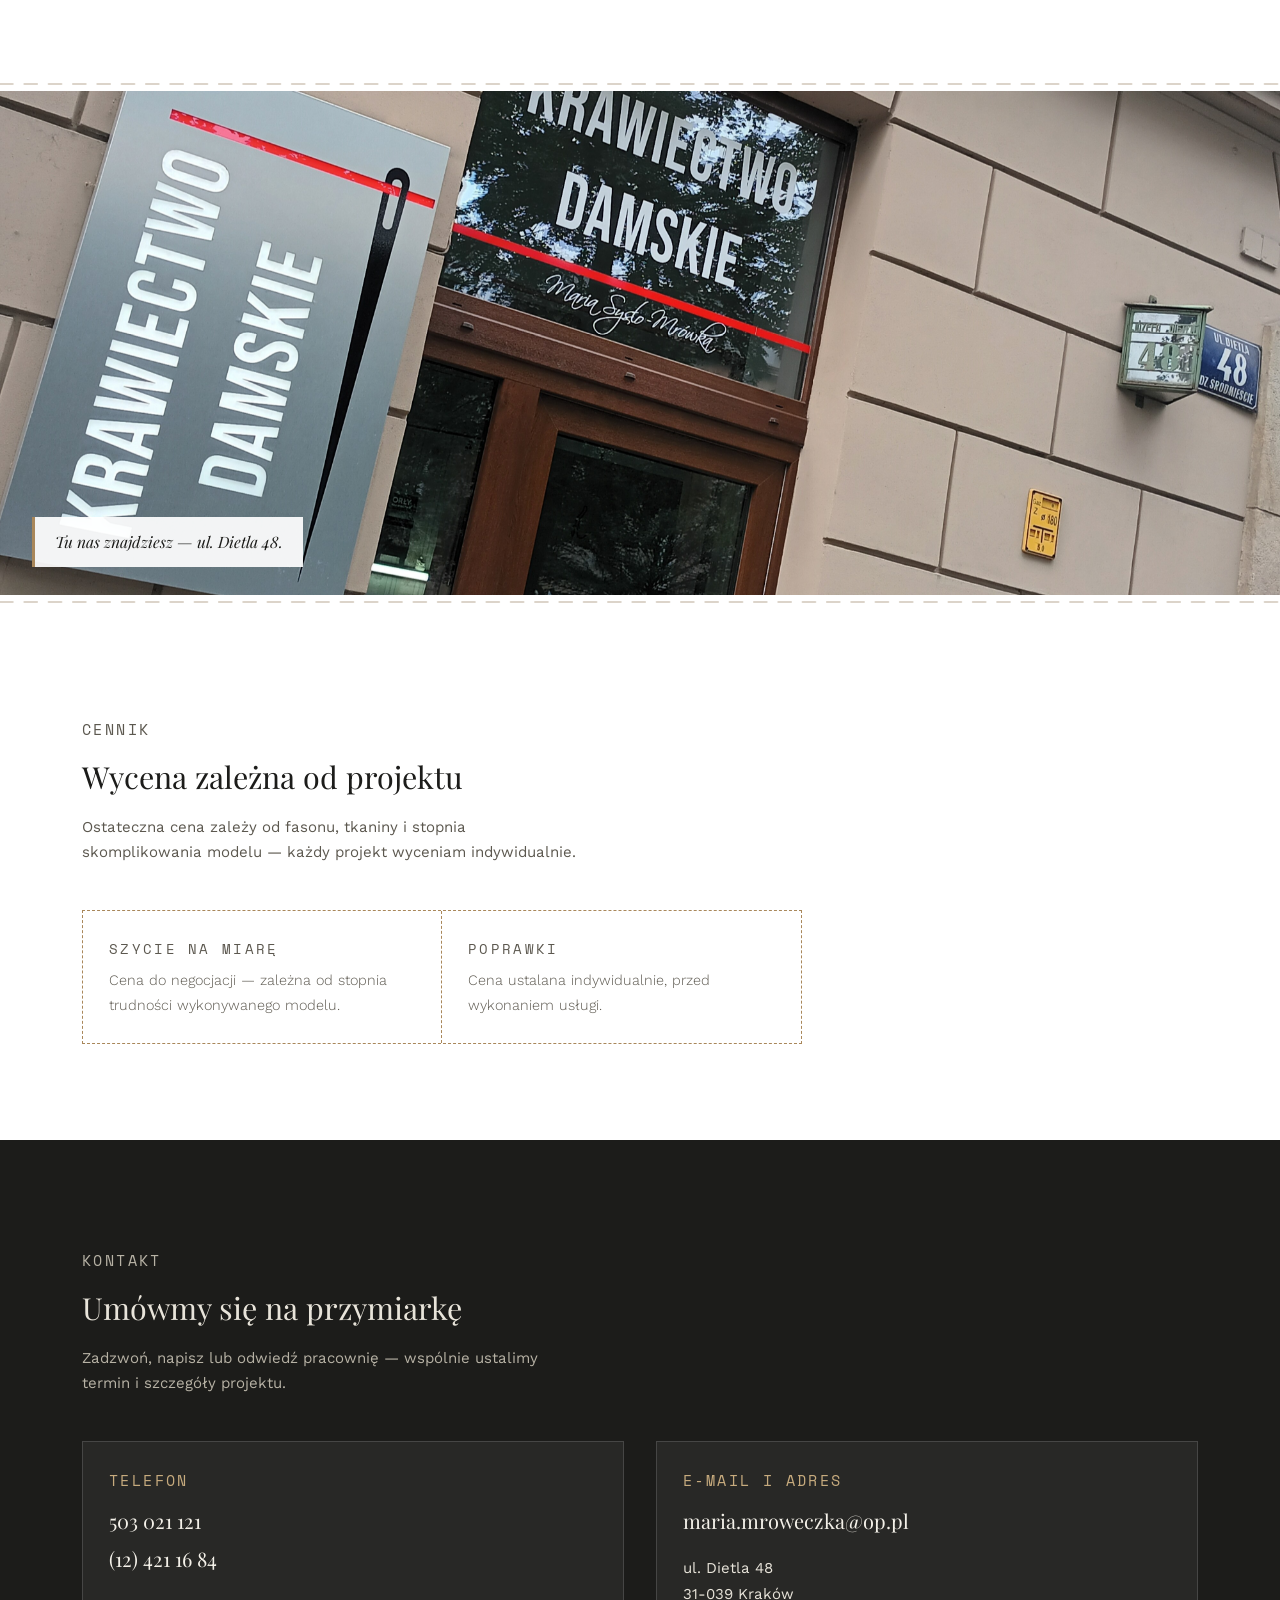
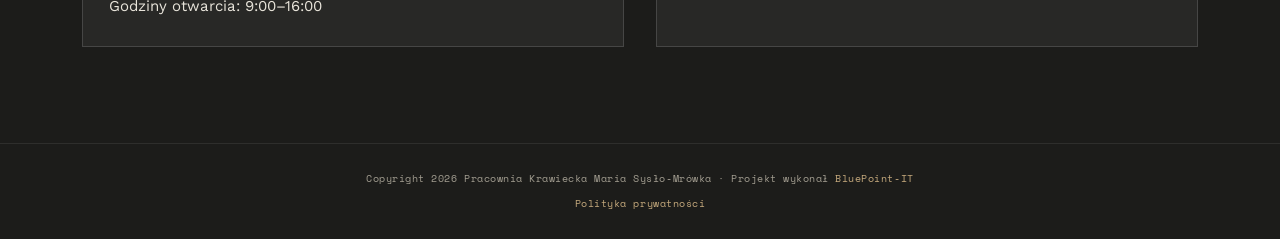
==== commit 418e0a2f: "Usun dzielnik zdjeciowy zakietu (Efekt, ktory mowi sam za siebie)" ====
--- a/index.html
+++ b/index.html
@@ -110,11 +110,6 @@
     </div>
   </section>
 
-  <div class="section-divider-photo reveal">
-    <img src="images/tweed-jacket.jpg" alt="Gotowy żakiet na manekinie w pracowni krawieckiej" loading="lazy" width="4000" height="2250">
-    <p class="divider-caption">Efekt, który mówi sam za siebie.</p>
-  </div>
-
   <div class="stitch dark reveal"><svg preserveAspectRatio="none" viewBox="0 0 1000 14"><path d="M0,7 L1000,7"/></svg></div>
 
   <section id="oferta" class="reveal-section">
